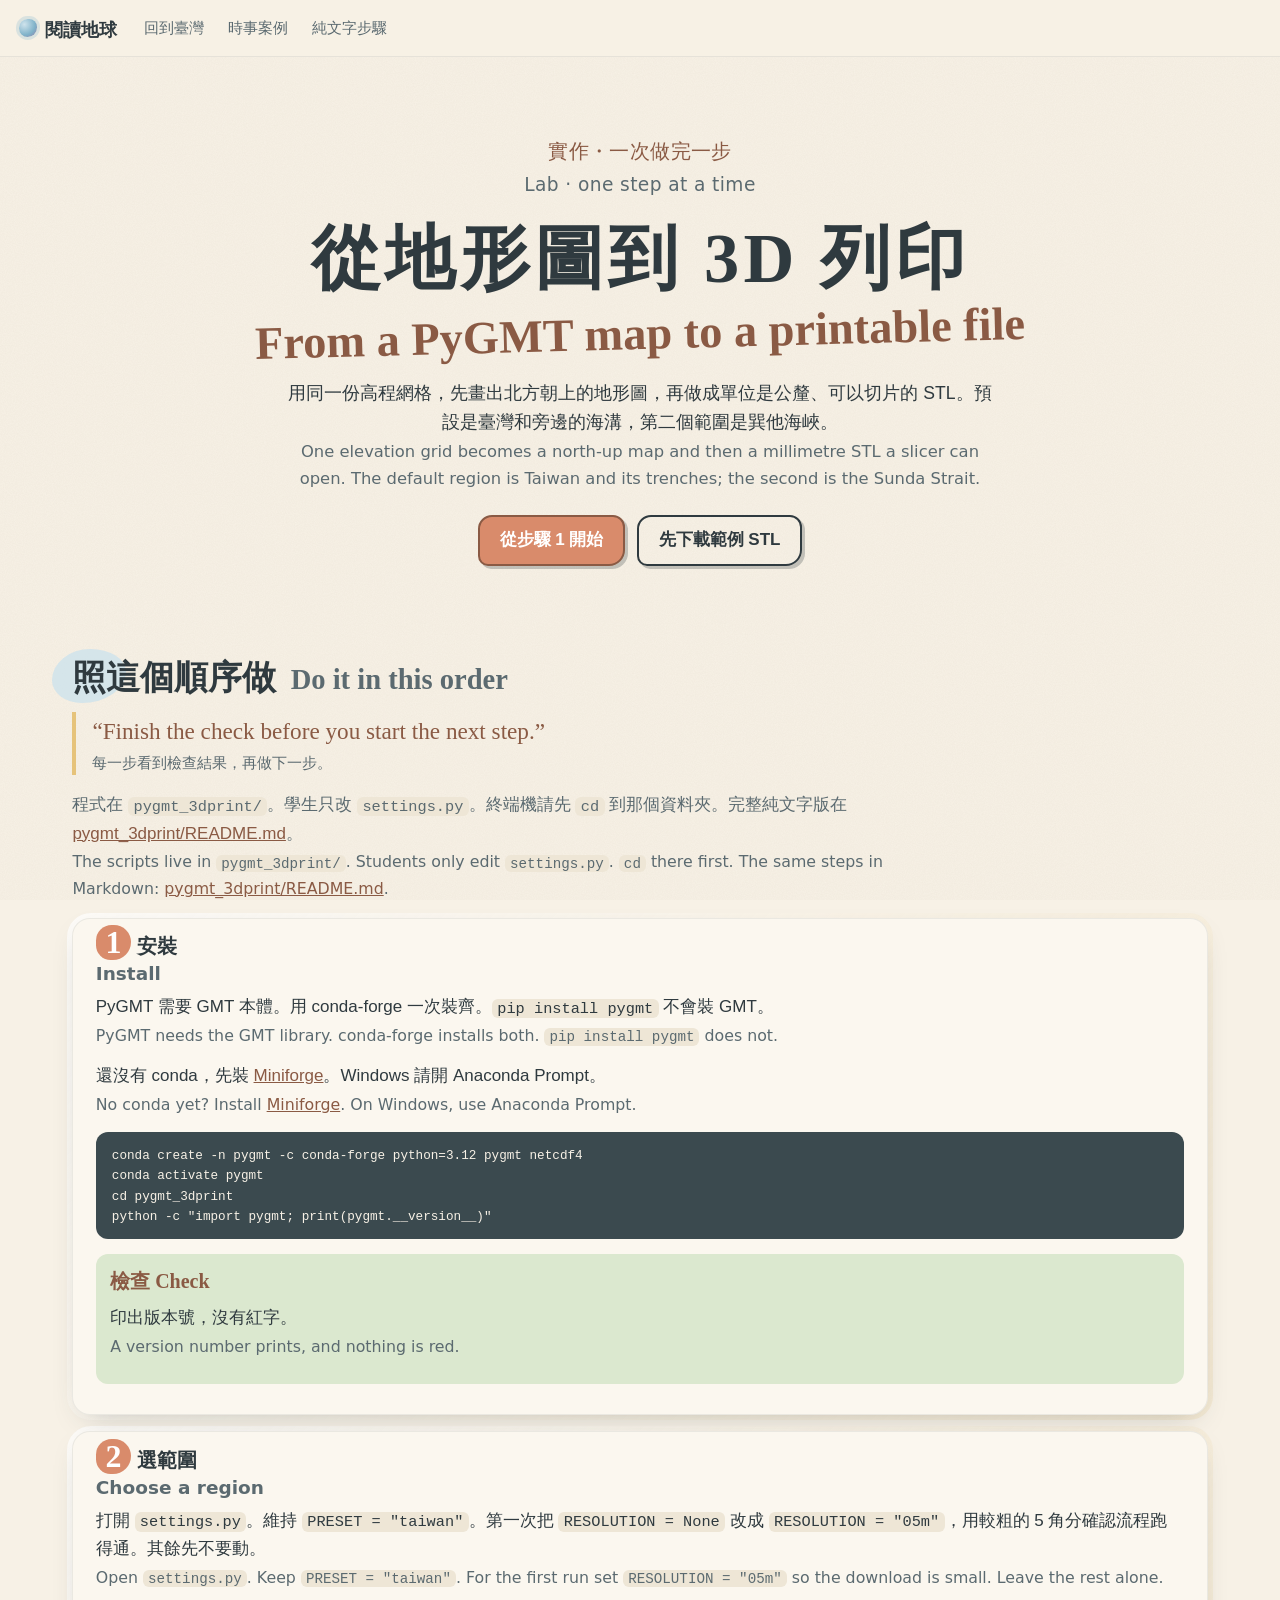
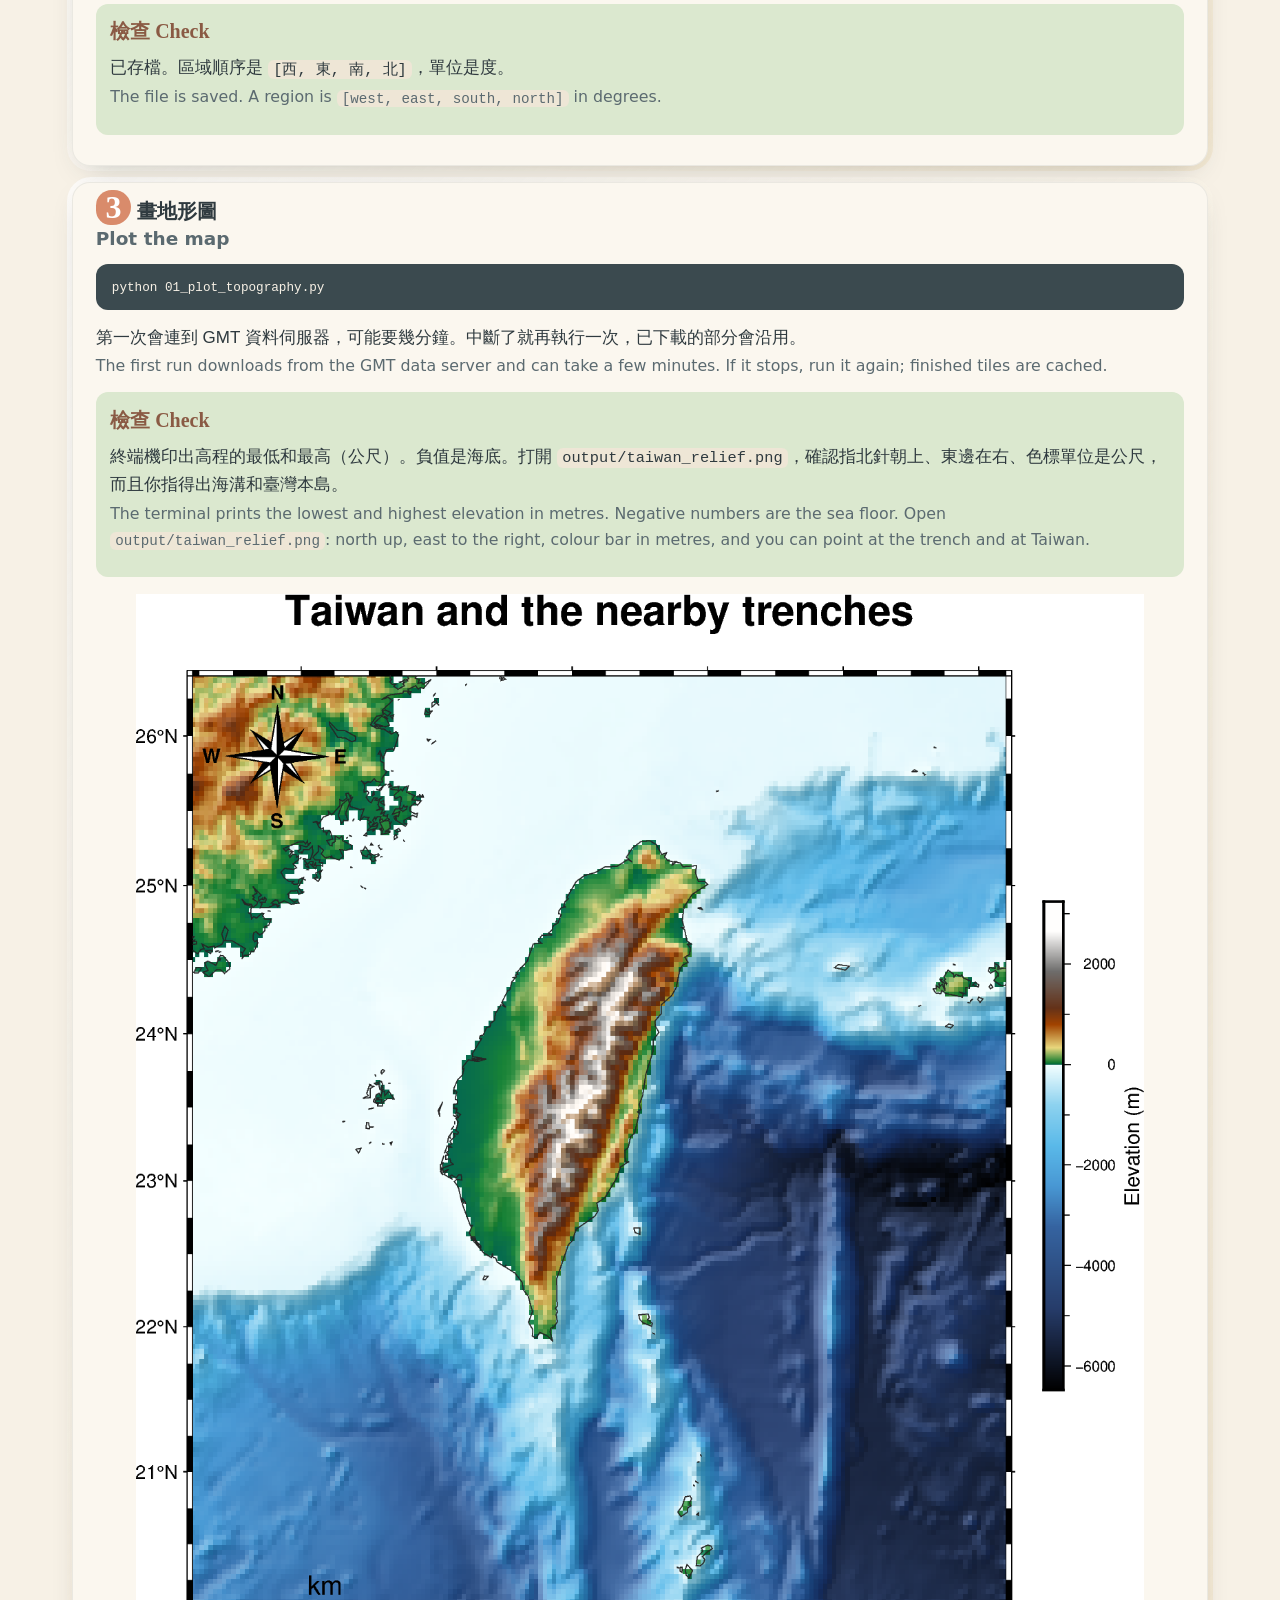
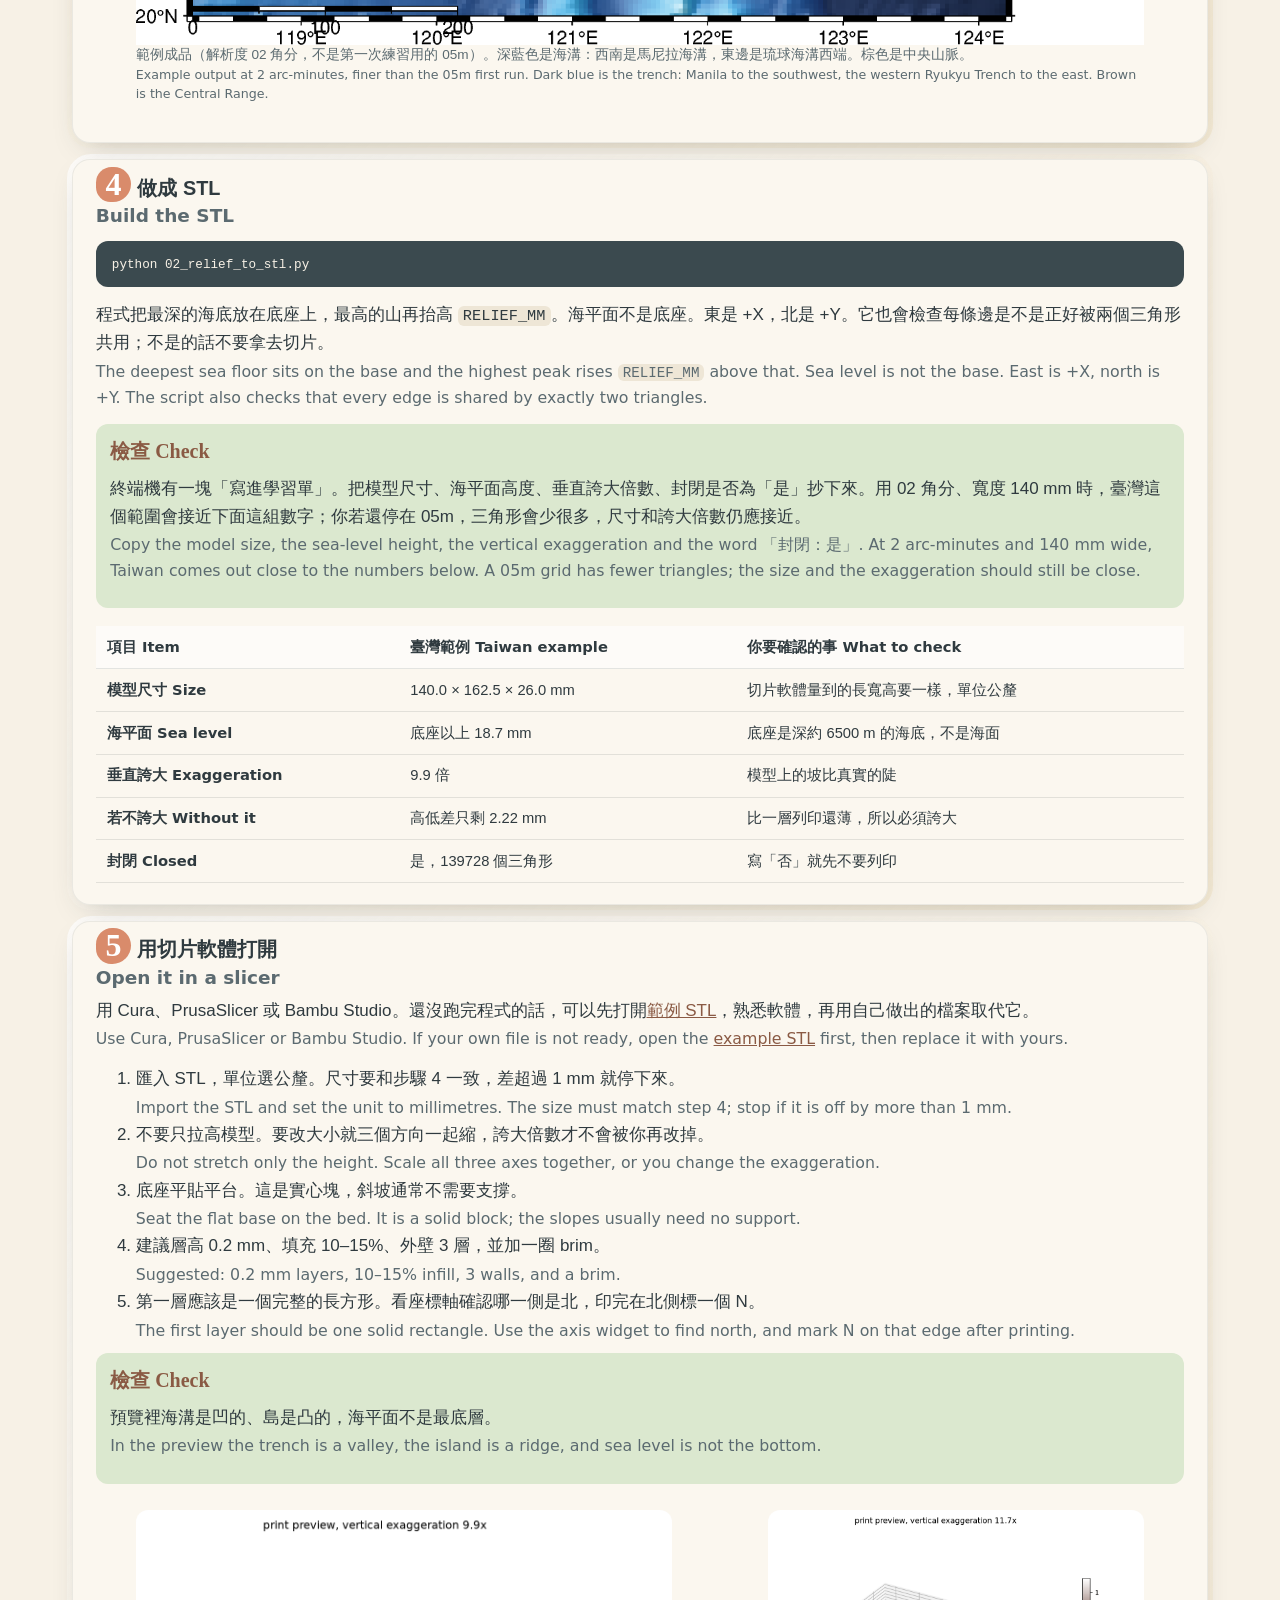
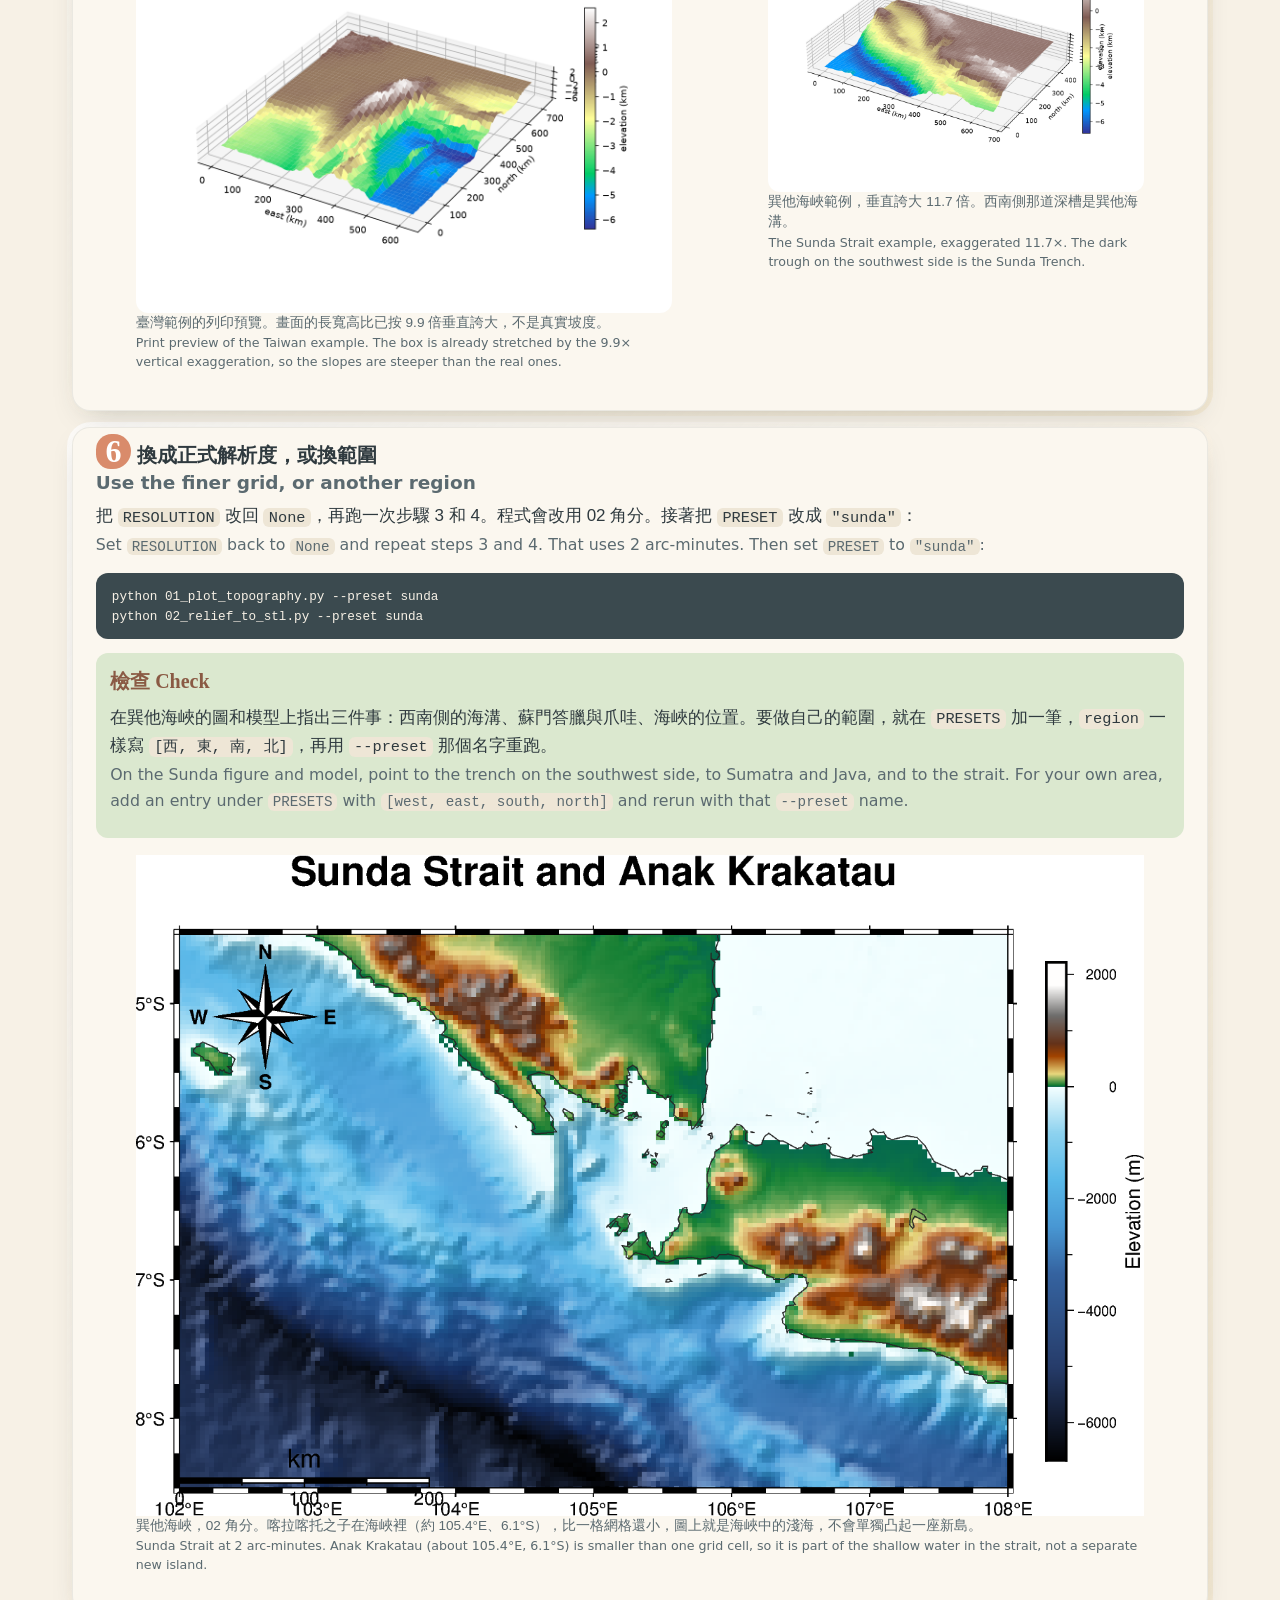
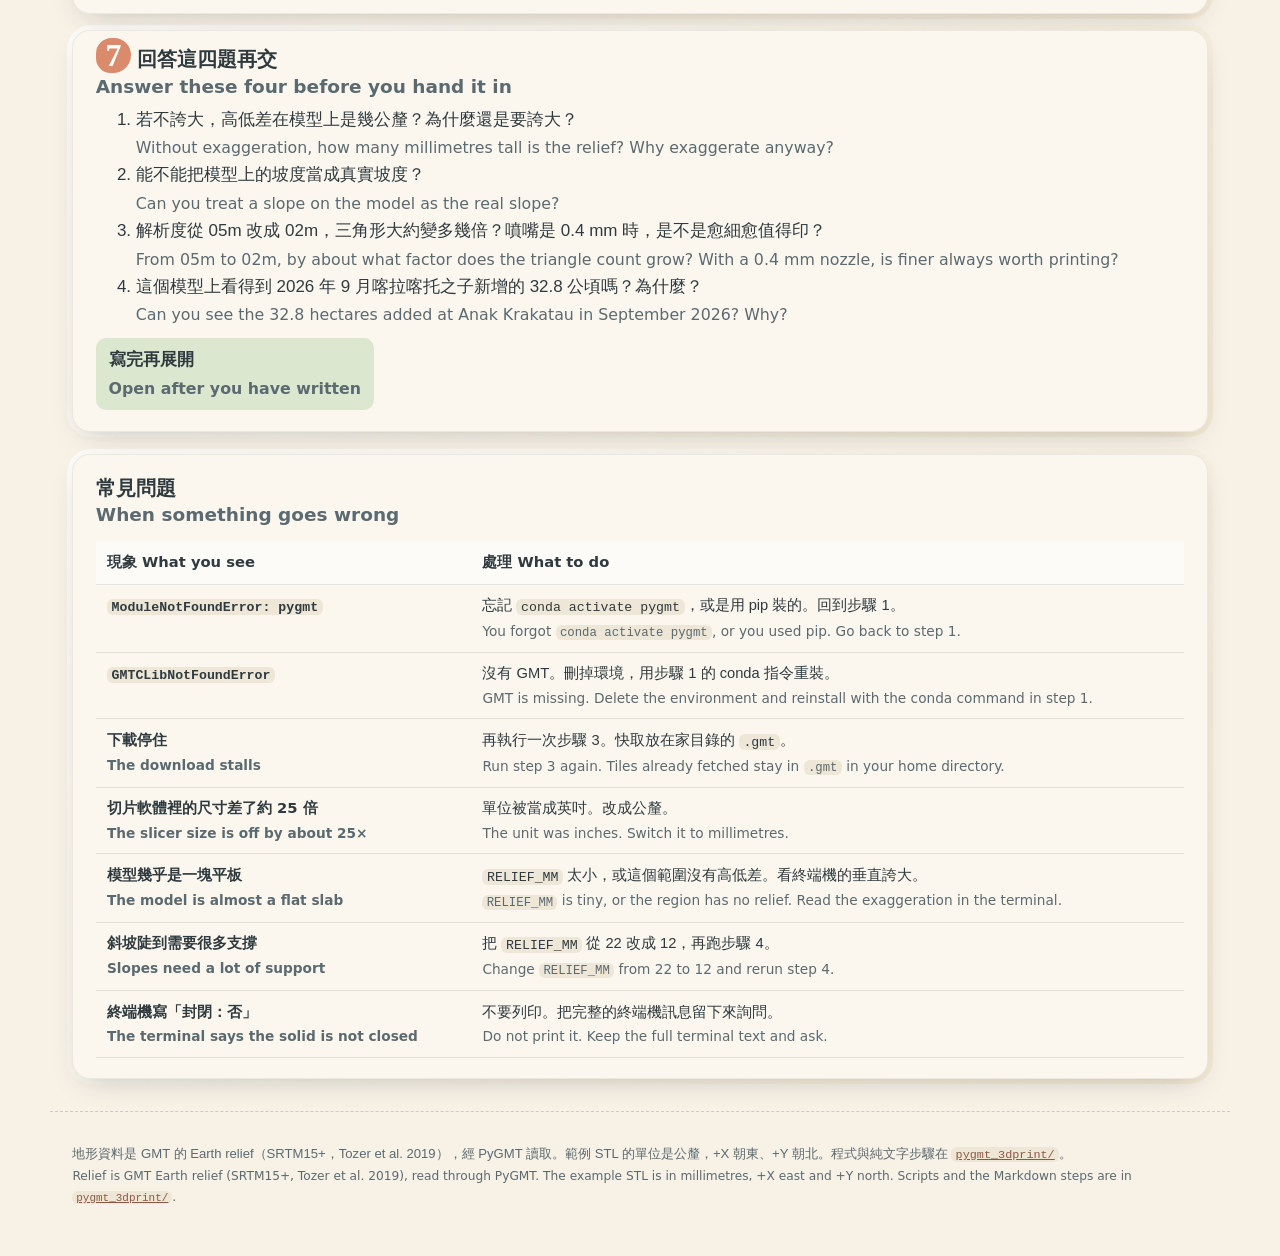
==== pygmt-3dprint.html @ 07281f64 "Add a step-by-step lab from PyGMT relief maps to printable STL files. Students edit one settings fil" ====
<!DOCTYPE html>
<html lang="zh-Hant">
<head>
<meta charset="utf-8">
<meta name="viewport" content="width=device-width, initial-scale=1">
<title>從 PyGMT 地形圖到 3D 列印檔｜閱讀地球</title>
<meta name="description" content="照步驟用 PyGMT 畫臺灣或巽他海峽的地形圖，再把同一份高程網格做成可以切片的 STL。">
<link rel="stylesheet" href="assets/style.css?v=4">
<style>
  .steps{list-style:none;padding:0;margin:1rem 0 0;display:grid;gap:1rem}
  .steps > li{padding-top:.4rem;min-width:0}
  pre,code{white-space:pre-wrap;overflow-wrap:anywhere}
  .step-no{font-family:var(--font-hand);font-size:2rem;color:#fff;background:var(--terra);width:2.2rem;height:2.2rem;line-height:2.2rem;text-align:center;border-radius:48% 52% 55% 45%;display:inline-block;margin-right:.4rem}
  .step h3{display:inline}
  pre{background:#3b4a4f;color:#f7f1e6;padding:.8rem 1rem;border-radius:12px;overflow:auto;font-size:.88rem;line-height:1.45}
  pre code{background:transparent;color:inherit;padding:0}
  .check{margin:.6rem 0;padding:.7rem .9rem;background:var(--moss-wash);border-radius:12px}
  .check b{font-family:var(--font-hand);font-size:1.25rem;color:var(--brown)}
  .shot{display:grid;grid-template-columns:1.15fr .85fr;gap:1rem;align-items:start}
  .shot img{width:100%;border-radius:12px;background:#fff}
  .shot figcaption{font-size:.85rem;color:var(--ink-soft)}
  @media (max-width:860px){.shot{grid-template-columns:1fr}}
</style>
</head>
<body class="mode-both">
<header class="topbar">
  <a class="brand" href="index.html">
    <span class="brand-dot"></span>
    <span class="bi"><span class="zh">閱讀地球</span><span class="en">Reading the Earth</span></span>
  </a>
  <nav class="topnav" aria-label="sections">
    <a href="index.html#taiwan"><span class="bi"><span class="zh">回到臺灣</span><span class="en">Taiwan</span></span></a>
    <a href="index.html#krakatau"><span class="bi"><span class="zh">時事案例</span><span class="en">News case</span></span></a>
    <a href="pygmt_3dprint/README.md"><span class="bi"><span class="zh">純文字步驟</span><span class="en">Markdown</span></span></a>
  </nav>
</header>

<main>
<section class="hero" style="min-height:auto;padding:4.5rem 1.5rem 2.5rem">
  <div class="hero-inner">
    <p class="eyebrow bi"><span class="zh">實作・一次做完一步</span><span class="en">Lab · one step at a time</span></p>
    <h1>
      <span class="zh-title">從地形圖到 3D 列印</span>
      <span class="en-title">From a PyGMT map to a printable file</span>
    </h1>
    <p class="lead bi">
      <span class="zh">用同一份高程網格，先畫出北方朝上的地形圖，再做成單位是公釐、可以切片的 STL。預設是臺灣和旁邊的海溝，第二個範圍是巽他海峽。</span>
      <span class="en">One elevation grid becomes a north-up map and then a millimetre STL a slicer can open. The default region is Taiwan and its trenches; the second is the Sunda Strait.</span>
    </p>
    <div class="hero-actions">
      <a class="btn primary" href="#step1"><span class="bi"><span class="zh">從步驟 1 開始</span><span class="en">Start at step 1</span></span></a>
      <a class="btn ghost" href="pygmt_3dprint/example/taiwan_relief.stl" download><span class="bi"><span class="zh">先下載範例 STL</span><span class="en">Download the example STL</span></span></a>
    </div>
  </div>
</section>

<section class="section" id="step1">
  <h2 class="sec-title"><span class="blob blob-ocean"></span><span class="bi"><span class="zh">照這個順序做</span><span class="en">Do it in this order</span></span></h2>
  <p class="teacher-line">“Finish the check before you start the next step.”<span class="zh">每一步看到檢查結果，再做下一步。</span></p>
  <p class="bi sub"><span class="zh">程式在 <code>pygmt_3dprint/</code>。學生只改 <code>settings.py</code>。終端機請先 <code>cd</code> 到那個資料夾。完整純文字版在 <a href="pygmt_3dprint/README.md">pygmt_3dprint/README.md</a>。</span><span class="en">The scripts live in <code>pygmt_3dprint/</code>. Students only edit <code>settings.py</code>. <code>cd</code> there first. The same steps in Markdown: <a href="pygmt_3dprint/README.md">pygmt_3dprint/README.md</a>.</span></p>

  <ol class="steps">
    <li class="card" id="s1">
      <h3><span class="step-no">1</span><span class="bi"><span class="zh">安裝</span><span class="en">Install</span></span></h3>
      <p class="bi"><span class="zh">PyGMT 需要 GMT 本體。用 conda-forge 一次裝齊。<code>pip install pygmt</code> 不會裝 GMT。</span><span class="en">PyGMT needs the GMT library. conda-forge installs both. <code>pip install pygmt</code> does not.</span></p>
      <p class="bi"><span class="zh">還沒有 conda，先裝 <a href="https://github.com/conda-forge/miniforge" target="_blank" rel="noopener">Miniforge</a>。Windows 請開 Anaconda Prompt。</span><span class="en">No conda yet? Install <a href="https://github.com/conda-forge/miniforge" target="_blank" rel="noopener">Miniforge</a>. On Windows, use Anaconda Prompt.</span></p>
      <pre><code>conda create -n pygmt -c conda-forge python=3.12 pygmt netcdf4
conda activate pygmt
cd pygmt_3dprint
python -c "import pygmt; print(pygmt.__version__)"</code></pre>
      <div class="check"><b>檢查 Check</b><p class="bi"><span class="zh">印出版本號，沒有紅字。</span><span class="en">A version number prints, and nothing is red.</span></p></div>
    </li>

    <li class="card" id="s2">
      <h3><span class="step-no">2</span><span class="bi"><span class="zh">選範圍</span><span class="en">Choose a region</span></span></h3>
      <p class="bi"><span class="zh">打開 <code>settings.py</code>。維持 <code>PRESET = "taiwan"</code>。第一次把 <code>RESOLUTION = None</code> 改成 <code>RESOLUTION = "05m"</code>，用較粗的 5 角分確認流程跑得通。其餘先不要動。</span><span class="en">Open <code>settings.py</code>. Keep <code>PRESET = "taiwan"</code>. For the first run set <code>RESOLUTION = "05m"</code> so the download is small. Leave the rest alone.</span></p>
      <div class="check"><b>檢查 Check</b><p class="bi"><span class="zh">已存檔。區域順序是 <code>[西, 東, 南, 北]</code>，單位是度。</span><span class="en">The file is saved. A region is <code>[west, east, south, north]</code> in degrees.</span></p></div>
    </li>

    <li class="card" id="s3">
      <h3><span class="step-no">3</span><span class="bi"><span class="zh">畫地形圖</span><span class="en">Plot the map</span></span></h3>
      <pre><code>python 01_plot_topography.py</code></pre>
      <p class="bi"><span class="zh">第一次會連到 GMT 資料伺服器，可能要幾分鐘。中斷了就再執行一次，已下載的部分會沿用。</span><span class="en">The first run downloads from the GMT data server and can take a few minutes. If it stops, run it again; finished tiles are cached.</span></p>
      <div class="check"><b>檢查 Check</b>
        <p class="bi"><span class="zh">終端機印出高程的最低和最高（公尺）。負值是海底。打開 <code>output/taiwan_relief.png</code>，確認指北針朝上、東邊在右、色標單位是公尺，而且你指得出海溝和臺灣本島。</span><span class="en">The terminal prints the lowest and highest elevation in metres. Negative numbers are the sea floor. Open <code>output/taiwan_relief.png</code>: north up, east to the right, colour bar in metres, and you can point at the trench and at Taiwan.</span></p>
      </div>
      <figure>
        <img src="pygmt_3dprint/example/taiwan_relief.png" alt="臺灣與鄰近海溝的 PyGMT 地形圖，北方朝上，色標為高程公尺">
        <figcaption class="bi"><span class="zh">範例成品（解析度 02 角分，不是第一次練習用的 05m）。深藍色是海溝：西南是馬尼拉海溝，東邊是琉球海溝西端。棕色是中央山脈。</span><span class="en">Example output at 2 arc-minutes, finer than the 05m first run. Dark blue is the trench: Manila to the southwest, the western Ryukyu Trench to the east. Brown is the Central Range.</span></figcaption>
      </figure>
    </li>

    <li class="card" id="s4">
      <h3><span class="step-no">4</span><span class="bi"><span class="zh">做成 STL</span><span class="en">Build the STL</span></span></h3>
      <pre><code>python 02_relief_to_stl.py</code></pre>
      <p class="bi"><span class="zh">程式把最深的海底放在底座上，最高的山再抬高 <code>RELIEF_MM</code>。海平面不是底座。東是 +X，北是 +Y。它也會檢查每條邊是不是正好被兩個三角形共用；不是的話不要拿去切片。</span><span class="en">The deepest sea floor sits on the base and the highest peak rises <code>RELIEF_MM</code> above that. Sea level is not the base. East is +X, north is +Y. The script also checks that every edge is shared by exactly two triangles.</span></p>
      <div class="check"><b>檢查 Check</b>
        <p class="bi"><span class="zh">終端機有一塊「寫進學習單」。把模型尺寸、海平面高度、垂直誇大倍數、封閉是否為「是」抄下來。用 02 角分、寬度 140 mm 時，臺灣這個範圍會接近下面這組數字；你若還停在 05m，三角形會少很多，尺寸和誇大倍數仍應接近。</span><span class="en">Copy the model size, the sea-level height, the vertical exaggeration and the word 「封閉：是」. At 2 arc-minutes and 140 mm wide, Taiwan comes out close to the numbers below. A 05m grid has fewer triangles; the size and the exaggeration should still be close.</span></p>
      </div>
      <div class="table-wrap">
        <table class="concept">
          <thead><tr><th>項目 Item</th><th>臺灣範例 Taiwan example</th><th>你要確認的事 What to check</th></tr></thead>
          <tbody>
            <tr><td>模型尺寸 Size</td><td>140.0 × 162.5 × 26.0 mm</td><td>切片軟體量到的長寬高要一樣，單位公釐</td></tr>
            <tr><td>海平面 Sea level</td><td>底座以上 18.7 mm</td><td>底座是深約 6500 m 的海底，不是海面</td></tr>
            <tr><td>垂直誇大 Exaggeration</td><td>9.9 倍</td><td>模型上的坡比真實的陡</td></tr>
            <tr><td>若不誇大 Without it</td><td>高低差只剩 2.22 mm</td><td>比一層列印還薄，所以必須誇大</td></tr>
            <tr><td>封閉 Closed</td><td>是，139728 個三角形</td><td>寫「否」就先不要列印</td></tr>
          </tbody>
        </table>
      </div>
    </li>

    <li class="card" id="s5">
      <h3><span class="step-no">5</span><span class="bi"><span class="zh">用切片軟體打開</span><span class="en">Open it in a slicer</span></span></h3>
      <p class="bi"><span class="zh">用 Cura、PrusaSlicer 或 Bambu Studio。還沒跑完程式的話，可以先打開<a href="pygmt_3dprint/example/taiwan_relief.stl" download>範例 STL</a>，熟悉軟體，再用自己做出的檔案取代它。</span><span class="en">Use Cura, PrusaSlicer or Bambu Studio. If your own file is not ready, open the <a href="pygmt_3dprint/example/taiwan_relief.stl" download>example STL</a> first, then replace it with yours.</span></p>
      <ol>
        <li class="bi"><span class="zh">匯入 STL，單位選公釐。尺寸要和步驟 4 一致，差超過 1 mm 就停下來。</span><span class="en">Import the STL and set the unit to millimetres. The size must match step 4; stop if it is off by more than 1 mm.</span></li>
        <li class="bi"><span class="zh">不要只拉高模型。要改大小就三個方向一起縮，誇大倍數才不會被你再改掉。</span><span class="en">Do not stretch only the height. Scale all three axes together, or you change the exaggeration.</span></li>
        <li class="bi"><span class="zh">底座平貼平台。這是實心塊，斜坡通常不需要支撐。</span><span class="en">Seat the flat base on the bed. It is a solid block; the slopes usually need no support.</span></li>
        <li class="bi"><span class="zh">建議層高 0.2 mm、填充 10–15%、外壁 3 層，並加一圈 brim。</span><span class="en">Suggested: 0.2 mm layers, 10–15% infill, 3 walls, and a brim.</span></li>
        <li class="bi"><span class="zh">第一層應該是一個完整的長方形。看座標軸確認哪一側是北，印完在北側標一個 N。</span><span class="en">The first layer should be one solid rectangle. Use the axis widget to find north, and mark N on that edge after printing.</span></li>
      </ol>
      <div class="check"><b>檢查 Check</b><p class="bi"><span class="zh">預覽裡海溝是凹的、島是凸的，海平面不是最底層。</span><span class="en">In the preview the trench is a valley, the island is a ridge, and sea level is not the bottom.</span></p></div>
      <div class="shot">
        <figure>
          <img src="pygmt_3dprint/example/taiwan_relief_3d.png" alt="臺灣地形的 3D 預覽，垂直約誇大 10 倍，海溝呈深藍色凹槽">
          <figcaption class="bi"><span class="zh">臺灣範例的列印預覽。畫面的長寬高比已按 9.9 倍垂直誇大，不是真實坡度。</span><span class="en">Print preview of the Taiwan example. The box is already stretched by the 9.9× vertical exaggeration, so the slopes are steeper than the real ones.</span></figcaption>
        </figure>
        <figure>
          <img src="pygmt_3dprint/example/sunda_relief_3d.png" alt="巽他海峽地形的 3D 預覽，西南側海溝是一道深色凹槽">
          <figcaption class="bi"><span class="zh">巽他海峽範例，垂直誇大 11.7 倍。西南側那道深槽是巽他海溝。</span><span class="en">The Sunda Strait example, exaggerated 11.7×. The dark trough on the southwest side is the Sunda Trench.</span></figcaption>
        </figure>
      </div>
    </li>

    <li class="card" id="s6">
      <h3><span class="step-no">6</span><span class="bi"><span class="zh">換成正式解析度，或換範圍</span><span class="en">Use the finer grid, or another region</span></span></h3>
      <p class="bi"><span class="zh">把 <code>RESOLUTION</code> 改回 <code>None</code>，再跑一次步驟 3 和 4。程式會改用 02 角分。接著把 <code>PRESET</code> 改成 <code>"sunda"</code>：</span><span class="en">Set <code>RESOLUTION</code> back to <code>None</code> and repeat steps 3 and 4. That uses 2 arc-minutes. Then set <code>PRESET</code> to <code>"sunda"</code>:</span></p>
      <pre><code>python 01_plot_topography.py --preset sunda
python 02_relief_to_stl.py --preset sunda</code></pre>
      <div class="check"><b>檢查 Check</b><p class="bi"><span class="zh">在巽他海峽的圖和模型上指出三件事：西南側的海溝、蘇門答臘與爪哇、海峽的位置。要做自己的範圍，就在 <code>PRESETS</code> 加一筆，<code>region</code> 一樣寫 <code>[西, 東, 南, 北]</code>，再用 <code>--preset</code> 那個名字重跑。</span><span class="en">On the Sunda figure and model, point to the trench on the southwest side, to Sumatra and Java, and to the strait. For your own area, add an entry under <code>PRESETS</code> with <code>[west, east, south, north]</code> and rerun with that <code>--preset</code> name.</span></p></div>
      <figure>
        <img src="pygmt_3dprint/example/sunda_relief.png" alt="巽他海峽 PyGMT 地形圖，西南側為深色海溝，蘇門答臘在西北、爪哇在東">
        <figcaption class="bi"><span class="zh">巽他海峽，02 角分。喀拉喀托之子在海峽裡（約 105.4°E、6.1°S），比一格網格還小，圖上就是海峽中的淺海，不會單獨凸起一座新島。</span><span class="en">Sunda Strait at 2 arc-minutes. Anak Krakatau (about 105.4°E, 6.1°S) is smaller than one grid cell, so it is part of the shallow water in the strait, not a separate new island.</span></figcaption>
      </figure>
    </li>

    <li class="card" id="s7">
      <h3><span class="step-no">7</span><span class="bi"><span class="zh">回答這四題再交</span><span class="en">Answer these four before you hand it in</span></span></h3>
      <ol>
        <li class="bi"><span class="zh">若不誇大，高低差在模型上是幾公釐？為什麼還是要誇大？</span><span class="en">Without exaggeration, how many millimetres tall is the relief? Why exaggerate anyway?</span></li>
        <li class="bi"><span class="zh">能不能把模型上的坡度當成真實坡度？</span><span class="en">Can you treat a slope on the model as the real slope?</span></li>
        <li class="bi"><span class="zh">解析度從 05m 改成 02m，三角形大約變多幾倍？噴嘴是 0.4 mm 時，是不是愈細愈值得印？</span><span class="en">From 05m to 02m, by about what factor does the triangle count grow? With a 0.4 mm nozzle, is finer always worth printing?</span></li>
        <li class="bi"><span class="zh">這個模型上看得到 2026 年 9 月喀拉喀托之子新增的 32.8 公頃嗎？為什麼？</span><span class="en">Can you see the 32.8 hectares added at Anak Krakatau in September 2026? Why?</span></li>
      </ol>
      <details class="answer">
        <summary class="bi"><span class="zh">寫完再展開</span><span class="en">Open after you have written</span></summary>
        <div class="cer-mini">
          <div><b>1</b><span class="bi"><span class="zh">臺灣範例是 2.22 mm。水平把 600 公里縮進 140 mm，同樣比例下約 10 公里的高低差比一層列印還薄。</span><span class="en">2.22 mm for the Taiwan example. 600 km becomes 140 mm, so about 10 km of relief is thinner than one printed layer.</span></span></div>
          <div><b>2</b><span class="bi"><span class="zh">不能。垂直被誇大了約 10 倍，坡度只存在於模型，不存在於野外。</span><span class="en">No. Height is exaggerated about ten times, so the slope belongs to the model, not to the field.</span></span></div>
          <div><b>3</b><span class="bi"><span class="zh">線解析度提高 2.5 倍，三角形大約變成 6 倍。比噴嘴還密的細節印不出來，只會讓檔案變大、切片變慢。</span><span class="en">Linear resolution rises 2.5×, so the triangle count rises about 6×. Detail finer than the nozzle does not print; it only makes the file slower to slice.</span></span></div>
          <div><b>4</b><span class="bi"><span class="zh">看不到。02 角分大約 3–4 公里一格，32.8 公頃不到 1 平方公里。這份網格是區域地形，不是那 25 小時堆出來的火山灰。海溝是百萬年尺度，新陸地是小時尺度。</span><span class="en">No. A 2-arc-minute cell is about 3–4 km across, and 32.8 hectares is under 1 km². The grid is regional relief, not the ash piled up in those 25 hours. The trench is a million-year feature; the new land is an hours-long one.</span></span></div>
        </div>
      </details>
    </li>
  </ol>

  <div class="card wide">
    <h3 class="bi"><span class="zh">常見問題</span><span class="en">When something goes wrong</span></h3>
    <div class="table-wrap">
      <table class="concept">
        <thead><tr><th>現象 What you see</th><th>處理 What to do</th></tr></thead>
        <tbody>
          <tr><td><code>ModuleNotFoundError: pygmt</code></td><td class="bi"><span class="zh">忘記 <code>conda activate pygmt</code>，或是用 pip 裝的。回到步驟 1。</span><span class="en">You forgot <code>conda activate pygmt</code>, or you used pip. Go back to step 1.</span></td></tr>
          <tr><td><code>GMTCLibNotFoundError</code></td><td class="bi"><span class="zh">沒有 GMT。刪掉環境，用步驟 1 的 conda 指令重裝。</span><span class="en">GMT is missing. Delete the environment and reinstall with the conda command in step 1.</span></td></tr>
          <tr><td class="bi"><span class="zh">下載停住</span><span class="en">The download stalls</span></td><td class="bi"><span class="zh">再執行一次步驟 3。快取放在家目錄的 <code>.gmt</code>。</span><span class="en">Run step 3 again. Tiles already fetched stay in <code>.gmt</code> in your home directory.</span></td></tr>
          <tr><td class="bi"><span class="zh">切片軟體裡的尺寸差了約 25 倍</span><span class="en">The slicer size is off by about 25×</span></td><td class="bi"><span class="zh">單位被當成英吋。改成公釐。</span><span class="en">The unit was inches. Switch it to millimetres.</span></td></tr>
          <tr><td class="bi"><span class="zh">模型幾乎是一塊平板</span><span class="en">The model is almost a flat slab</span></td><td class="bi"><span class="zh"><code>RELIEF_MM</code> 太小，或這個範圍沒有高低差。看終端機的垂直誇大。</span><span class="en"><code>RELIEF_MM</code> is tiny, or the region has no relief. Read the exaggeration in the terminal.</span></td></tr>
          <tr><td class="bi"><span class="zh">斜坡陡到需要很多支撐</span><span class="en">Slopes need a lot of support</span></td><td class="bi"><span class="zh">把 <code>RELIEF_MM</code> 從 22 改成 12，再跑步驟 4。</span><span class="en">Change <code>RELIEF_MM</code> from 22 to 12 and rerun step 4.</span></td></tr>
          <tr><td class="bi"><span class="zh">終端機寫「封閉：否」</span><span class="en">The terminal says the solid is not closed</span></td><td class="bi"><span class="zh">不要列印。把完整的終端機訊息留下來詢問。</span><span class="en">Do not print it. Keep the full terminal text and ask.</span></td></tr>
        </tbody>
      </table>
    </div>
  </div>
</section>
</main>

<footer class="footer">
  <p class="bi"><span class="zh">地形資料是 GMT 的 Earth relief（SRTM15+，Tozer et al. 2019），經 PyGMT 讀取。範例 STL 的單位是公釐，+X 朝東、+Y 朝北。程式與純文字步驟在 <a href="pygmt_3dprint/README.md"><code>pygmt_3dprint/</code></a>。</span><span class="en">Relief is GMT Earth relief (SRTM15+, Tozer et al. 2019), read through PyGMT. The example STL is in millimetres, +X east and +Y north. Scripts and the Markdown steps are in <a href="pygmt_3dprint/README.md"><code>pygmt_3dprint/</code></a>.</span></p>
</footer>
</body>
</html>
---- assets/style.css ----
/* ---------- palette & base ---------- */
:root{
  --paper:#f7f1e6;
  --paper-2:#fbf7ef;
  --ink:#2f3a3f;
  --ink-soft:#5b6a70;
  --ocean:#7fb2c9;  --ocean-wash:#cfe3ec;
  --moss:#9db98a;   --moss-wash:#dbe8cf;
  --terra:#d98b6b;  --terra-wash:#f3d6c8;
  --ochre:#e6c37a;  --ochre-wash:#f6e7bd;
  --plum:#8f7aa6;   --plum-wash:#e2d8ea;
  --brown:#8a5a44;
  --shadow:0 10px 30px -14px rgba(47,58,63,.35);
  --radius:18px;
  --font-en:"Nunito",system-ui,sans-serif;
  --font-hand:"Caveat","Segoe Script","Bradley Hand",cursive;
  --font-zh:"Noto Sans TC","PingFang TC","Microsoft JhengHei",sans-serif;
  --font-zh-title:"Noto Serif TC","Songti TC","PMingLiU",serif;
}
*{box-sizing:border-box}
html{scroll-behavior:smooth}
body{
  margin:0;color:var(--ink);background:var(--paper);
  font-family:var(--font-zh),var(--font-en);
  font-size:17px;line-height:1.65;
  overflow-x:hidden;
}
/* paper grain */
body::before{
  content:"";position:fixed;inset:0;pointer-events:none;z-index:0;opacity:.55;mix-blend-mode:multiply;
  background-image:url("data:image/svg+xml;utf8,<svg xmlns='http://www.w3.org/2000/svg' width='300' height='300'><filter id='n'><feTurbulence type='fractalNoise' baseFrequency='.9' numOctaves='3' stitchTiles='stitch'/><feColorMatrix values='0 0 0 0 .55 0 0 0 0 .5 0 0 0 0 .42 0 0 0 .18 0'/></filter><rect width='100%' height='100%' filter='url(%23n)'/></svg>");
}
main,header,footer{position:relative;z-index:1}
img{max-width:100%;display:block}
a{color:var(--brown)}
h1,h2,h3,h4{line-height:1.25;margin:0 0 .5rem}
h2,h3,h4{font-weight:700}
p{margin:.4rem 0 .8rem}
code{background:#eee6d6;padding:.05em .35em;border-radius:6px;font-size:.9em}
small{font-weight:400}

/* ---------- bilingual ---------- */
.bi .en{font-family:var(--font-en)}
/* both: Chinese first, English as a softer second line */
.mode-both .bi .zh + .en{display:block;color:var(--ink-soft);font-size:.93em;margin-top:.1em}
.mode-both .topnav .bi .en,.mode-both .brand .bi .en,.mode-both .btn .bi .en,.mode-both .drawer-tab .bi .en,.mode-both .lang-toggle .en{display:none}
.mode-both .sec-title .bi .zh + .en{display:inline;margin-left:.5em;font-size:.85em}
.mode-both .check-list .bi .zh + .en,.mode-both .frames-list .bi .zh + .en,.mode-both .tw-list .bi .zh + .en,.mode-both .cer-mini .bi .zh + .en{display:inline;margin-left:.4em}
.mode-zh .en{display:none!important}
.mode-zh .en-title{display:none}
.mode-en .zh{display:none!important}
.mode-en .zh-title{display:none}
.mode-en{font-family:var(--font-en),var(--font-zh)}
.mode-en .bi .en{color:inherit;font-size:1em}

/* ---------- topbar ---------- */
.topbar{
  position:sticky;top:0;z-index:50;display:flex;align-items:center;gap:1rem;padding:.55rem 1.2rem;
  background:rgba(247,241,230,.86);backdrop-filter:blur(8px);border-bottom:1px solid rgba(47,58,63,.08);
}
.brand{display:flex;align-items:center;gap:.5rem;text-decoration:none;color:var(--ink);font-weight:700;font-family:var(--font-hand);font-size:1.45rem;white-space:nowrap}
.brand .bi .zh{font-family:var(--font-zh-title);font-size:1.1rem}
.brand-dot{width:18px;height:18px;border-radius:50% 45% 55% 50%;background:radial-gradient(circle at 30% 30%,var(--ocean-wash),var(--ocean) 60%,var(--plum));box-shadow:0 0 0 3px rgba(127,178,201,.25)}
.topnav{display:flex;gap:.2rem;flex:1;overflow-x:auto;scrollbar-width:none}
.topnav::-webkit-scrollbar{display:none}
.topnav a{text-decoration:none;color:var(--ink-soft);padding:.3rem .65rem;border-radius:999px;white-space:nowrap;font-size:.92rem}
.topnav a:hover,.topnav a.current{background:var(--ochre-wash);color:var(--ink)}
.tools{display:flex;align-items:center;gap:.7rem}
.lang-toggle{display:flex;border:1.5px solid var(--ink);border-radius:999px;overflow:hidden}
.lang-toggle button{border:0;background:transparent;padding:.3rem .7rem;font:inherit;font-size:.85rem;cursor:pointer;color:var(--ink)}
.lang-toggle button.active{background:var(--ink);color:var(--paper)}
.passport{font-family:var(--font-hand);font-size:1.2rem;padding:.1rem .6rem;border:2px dashed var(--terra);border-radius:12px;color:var(--brown);transform:rotate(-3deg)}
.passport-count{font-weight:700}
.export-top{margin-top:0;padding:.3rem .7rem;font-size:.85rem;white-space:nowrap;background:var(--ochre-wash)}
.export-top span[aria-hidden]{font-size:1rem;line-height:1}

/* ---------- washes / blobs ---------- */
/* watercolor pools: pale centre, pigment gathers at a soft, uneven rim */
.hero-wash{position:absolute;border-radius:48% 52% 60% 40%/55% 45% 55% 45%;filter:blur(6px) url(#wobble);opacity:.8;pointer-events:none;mix-blend-mode:multiply;animation:drift 18s ease-in-out infinite alternate}
.hero-wash::after{content:"";position:absolute;inset:6%;border-radius:inherit;background:inherit;filter:blur(18px);opacity:.6;transform:rotate(12deg)}
.wash-ocean{width:56vw;height:56vw;max-width:680px;max-height:680px;left:-12vw;top:-10vw;background:radial-gradient(ellipse at 42% 38%,rgba(255,255,255,.55) 0%,var(--ocean-wash) 28%,rgba(127,178,201,.55) 58%,var(--ocean) 68%,rgba(127,178,201,.15) 73%,transparent 78%)}
.wash-moss{width:40vw;height:40vw;max-width:520px;max-height:520px;right:-8vw;top:6vw;animation-delay:-6s;background:radial-gradient(ellipse at 58% 42%,rgba(255,255,255,.5) 0%,var(--moss-wash) 30%,rgba(157,185,138,.55) 58%,var(--moss) 68%,rgba(157,185,138,.15) 73%,transparent 78%)}
.wash-terracotta{width:34vw;height:34vw;max-width:420px;max-height:420px;right:18vw;bottom:-14vw;animation-delay:-11s;background:radial-gradient(ellipse at 50% 46%,rgba(255,255,255,.5) 0%,var(--terra-wash) 30%,rgba(217,139,107,.55) 58%,var(--terra) 68%,rgba(217,139,107,.15) 73%,transparent 78%)}
@keyframes drift{from{transform:rotate(-2deg) scale(1)}to{transform:rotate(3deg) scale(1.04)}}
.blob{position:absolute;left:-.6em;top:-.25em;width:2.2em;height:1.6em;z-index:-1;border-radius:52% 48% 60% 40%/58% 42% 58% 42%;filter:url(#wobble-soft);opacity:.85}
.blob-ocean{background:var(--ocean-wash)} .blob-moss{background:var(--moss-wash)} .blob-terracotta{background:var(--terra-wash)} .blob-ochre{background:var(--ochre-wash)} .blob-plum{background:var(--plum-wash)}

/* ---------- hero ---------- */
.hero{position:relative;min-height:78vh;display:grid;place-items:center;padding:5rem 1.5rem 4rem;overflow:hidden}
.hero-inner{position:relative;max-width:900px;text-align:center}
.eyebrow{font-family:var(--font-hand);font-size:1.25rem;color:var(--brown);letter-spacing:.02em}
.hero h1{display:flex;flex-direction:column;gap:.2rem;margin:.4rem 0 1rem}
.zh-title{font-family:var(--font-zh-title);font-weight:900;font-size:clamp(2.4rem,6vw,4.4rem);letter-spacing:.06em}
.en-title{font-family:var(--font-hand);font-weight:700;font-size:clamp(1.7rem,4vw,2.9rem);color:var(--brown);transform:rotate(-1.5deg)}
.lead{font-size:1.1rem;max-width:720px;margin:0 auto 1.4rem}
.flow{display:flex;flex-wrap:wrap;justify-content:center;gap:.35rem .5rem;margin:1rem 0 1.6rem;font-family:var(--font-hand);font-size:1.3rem}
.flow span{display:inline-flex;flex-direction:column;align-items:center;padding:.25rem .7rem;background:rgba(255,255,255,.55);border-radius:14px 12px 16px 10px;box-shadow:inset 0 0 0 1.5px rgba(47,58,63,.12)}
.flow small{font-family:var(--font-zh);font-size:.75rem;color:var(--ink-soft)}
.flow i{color:var(--brown);align-self:center}
.hero-actions{display:flex;gap:.8rem;justify-content:center;flex-wrap:wrap}

/* ---------- buttons ---------- */
.btn{display:inline-flex;align-items:center;gap:.4rem;padding:.6rem 1.2rem;border-radius:14px 12px 16px 10px;border:2px solid var(--ink);background:var(--paper-2);color:var(--ink);font:inherit;font-weight:700;text-decoration:none;cursor:pointer;transition:transform .15s,box-shadow .15s;box-shadow:3px 3px 0 rgba(47,58,63,.25)}
.btn:hover{transform:translate(-1px,-1px);box-shadow:4px 4px 0 rgba(47,58,63,.3)}
.btn:active{transform:translate(1px,1px);box-shadow:1px 1px 0 rgba(47,58,63,.3)}
.btn.primary{background:var(--terra);border-color:var(--brown);color:#fff}
.btn.ghost{background:transparent}
.btn.small{padding:.4rem .9rem;font-size:.9rem;margin-top:.8rem}
.btn.danger{border-color:#b04a3a;color:#b04a3a}
.btn.stamped{background:var(--moss-wash);border-color:#4d6b47;color:#2f4a2b}
.btn.stamped::before{content:"✓ "}

/* ---------- sections ---------- */
.section{max-width:1180px;margin:0 auto;padding:3.2rem 1.4rem 2rem}
.sec-title{position:relative;display:inline-block;font-size:clamp(1.5rem,3vw,2.1rem);margin-bottom:.6rem;font-family:var(--font-zh-title)}
.sec-title .bi .en{font-family:var(--font-hand);color:var(--brown);font-size:.95em}
.sub{color:var(--ink-soft);max-width:860px}
.teacher-line{font-family:var(--font-hand);font-size:1.45rem;color:var(--brown);margin:.2rem 0 1rem;padding-left:1rem;border-left:4px solid var(--ochre)}
.teacher-line .zh{display:block;font-family:var(--font-zh);font-size:.95rem;color:var(--ink-soft)}
.card{
  position:relative;background:var(--paper-2);border-radius:var(--radius);padding:1.3rem 1.4rem;box-shadow:var(--shadow);
  border:1px solid rgba(47,58,63,.08);
}
.card::after{content:"";position:absolute;inset:-6px;border-radius:calc(var(--radius) + 6px);z-index:-1;background:linear-gradient(135deg,rgba(255,255,255,.7),rgba(230,195,122,.18));filter:url(#wobble-soft)}
.card.wide{margin-top:1.4rem}
.two-col{display:grid;grid-template-columns:1.25fr 1fr;gap:1.4rem;align-items:start}
.two-col.tight{gap:1rem}
.center{text-align:center}
@media (max-width:860px){.two-col{grid-template-columns:1fr}}

.tags{display:flex;gap:.4rem;flex-wrap:wrap;margin:.6rem 0}
.tags span{font-family:var(--font-hand);font-size:1.05rem;padding:.05rem .6rem;border-radius:999px;background:var(--ocean-wash)}
.lesson-grid{display:grid;grid-template-columns:repeat(3,1fr);gap:1.2rem;margin-top:1.2rem}
@media (max-width:900px){.lesson-grid{grid-template-columns:1fr}}
.lesson{padding-top:2.2rem}
.lesson h3{font-size:1.1rem}
.lesson-num{position:absolute;top:-.7rem;left:1rem;font-family:var(--font-hand);font-size:2.4rem;font-weight:700;color:#fff;background:var(--terra);width:2.4rem;height:2.4rem;line-height:2.4rem;text-align:center;border-radius:48% 52% 55% 45%;box-shadow:var(--shadow)}
.jump{font-family:var(--font-hand);font-size:1.15rem;text-decoration:none}

/* ---------- reveal ---------- */
.reveal-stage{position:relative;border-radius:12px;overflow:hidden;background:#fff;border:1px solid rgba(47,58,63,.12)}
.reveal-top{position:absolute;inset:0;width:100%;height:100%;object-fit:contain;transition:opacity .1s;background:#fff}
.slider-row{display:flex;align-items:center;gap:.8rem;margin:.9rem 0 .3rem;font-weight:700}
.slider-row input{flex:1}
input[type=range]{accent-color:var(--terra)}
output{font-family:var(--font-hand);font-size:1.2rem;min-width:3.5em;text-align:right}
.caption,figcaption{font-size:.85rem;color:var(--ink-soft);line-height:1.5}
.check-list{list-style:none;padding:0;margin:.4rem 0}
.check-list li{padding:.15rem 0}
.check-list input{accent-color:var(--moss)}
textarea,select{width:100%;font:inherit;font-size:.95rem;padding:.6rem .75rem;border-radius:12px;border:1.5px solid rgba(47,58,63,.25);background:#fff;resize:vertical;color:var(--ink)}
textarea:focus,select:focus{outline:2px solid var(--ocean);border-color:transparent}
.board{margin:1rem 0;padding:.9rem 1rem;background:#3b4a4f;color:#f7f1e6;border-radius:8px 14px 10px 12px;font-family:var(--font-hand);font-size:1.4rem;line-height:1.3;box-shadow:inset 0 0 40px rgba(0,0,0,.25)}
.board .zh{display:block;font-family:var(--font-zh);font-size:.9rem;opacity:.85;margin-top:.3rem}
.cer-mini{display:grid;gap:.4rem;margin:.8rem 0}
.cer-mini div{display:grid;grid-template-columns:6.5em 1fr;gap:.6rem;align-items:start;font-size:.92rem}
.cer-mini b{font-family:var(--font-hand);font-size:1.15rem;color:var(--brown)}
.hint{font-size:.85rem;color:var(--ink-soft)}

/* ---------- earth layers ---------- */
.layers{display:grid;gap:.4rem;margin:.8rem 0}
.layer{display:flex;justify-content:space-between;align-items:center;gap:.6rem;text-align:left;font:inherit;padding:.55rem .8rem;border-radius:12px;border:1.5px solid rgba(47,58,63,.15);background:#fff;cursor:pointer}
.layer span{font-weight:700;display:flex;flex-direction:column;line-height:1.2}
.layer small{color:var(--ink-soft);font-weight:400}
.layer em{font-size:.8rem;color:var(--ink-soft);font-style:normal;text-align:right}
.layer.active{background:var(--ochre-wash);border-color:var(--ochre)}
.layer[data-key=crust].active{background:var(--moss-wash)} .layer[data-key=litho].active{background:var(--moss-wash)} .layer[data-key=asth].active{background:var(--terra-wash)} .layer[data-key=meso].active{background:var(--ochre-wash)} .layer[data-key=core].active{background:var(--plum-wash)}
.layer-info{min-height:3.5em;padding:.6rem .9rem;background:rgba(255,255,255,.6);border-radius:12px;font-size:.93rem}

/* ---------- polaroid ---------- */
.polaroid{margin:0;background:#fff;padding:.7rem .7rem .9rem;border-radius:6px;box-shadow:0 8px 22px -10px rgba(47,58,63,.45),0 0 0 1px rgba(47,58,63,.06);transition:transform .25s}
.polaroid img{border-radius:3px}
.polaroid figcaption{margin-top:.5rem}
.tilt-l{transform:rotate(-1.2deg)} .tilt-r{transform:rotate(1.1deg)}
.polaroid:hover{transform:rotate(0) scale(1.01)}
.gallery{display:grid;grid-template-columns:repeat(2,1fr);gap:1.4rem}
.gallery.three{grid-template-columns:repeat(3,1fr)}
@media (max-width:900px){.gallery,.gallery.three{grid-template-columns:1fr}}

/* ---------- mysteries ---------- */
.mystery-grid{display:grid;grid-template-columns:repeat(3,1fr);gap:1.2rem;margin-top:1rem}
@media (max-width:900px){.mystery-grid{grid-template-columns:1fr}}
.mystery h3{font-family:var(--font-hand);font-size:1.7rem;color:var(--brown)}
.evidence{list-style:none;padding:0;margin:.4rem 0 .8rem}
.evidence li{padding:.25rem .6rem;margin:.25rem 0;background:#fff;border-left:4px solid var(--ochre);border-radius:0 10px 10px 0;font-size:.95rem}
.evidence li small{display:block;color:var(--ink-soft)}
.choices{display:grid;gap:.4rem}
.choice{font:inherit;text-align:left;padding:.5rem .8rem;border-radius:12px;border:1.5px solid rgba(47,58,63,.2);background:#fff;cursor:pointer;display:flex;gap:.6rem;align-items:center}
.choice b{font-size:1.2rem;min-width:2.4em}
.choice:hover{border-color:var(--ink)}
.choice.right{background:var(--moss-wash);border-color:#4d6b47}
.choice.wrong{background:var(--terra-wash);border-color:var(--terra);opacity:.7}
.feedback{margin-top:.7rem;padding:.7rem .9rem;border-radius:12px;background:rgba(255,255,255,.7);font-size:.93rem;min-height:2em}
.feedback.ok{background:var(--moss-wash)} .feedback.no{background:var(--terra-wash)}

/* ---------- chain ---------- */
.chain{display:flex;flex-direction:column;align-items:center;gap:.15rem;padding:.4rem 0}
.chain span{display:inline-flex;flex-direction:column;align-items:center;padding:.35rem 1rem;background:#fff;border-radius:14px 10px 16px 12px;border:1.5px solid rgba(47,58,63,.15);font-weight:700;min-width:12em;text-align:center;opacity:0;transform:translateY(8px);animation:pop .4s forwards}
.chain span:nth-child(3){animation-delay:.15s}.chain span:nth-child(5){animation-delay:.3s}.chain span:nth-child(7){animation-delay:.45s}.chain span:nth-child(9){animation-delay:.6s}.chain span:nth-child(11){animation-delay:.75s}
.chain small{font-weight:400;color:var(--ink-soft)}
.chain i{color:var(--brown);font-style:normal;font-family:var(--font-hand);font-size:1.3rem;line-height:1}
.chain.static span{opacity:1;transform:none;animation:none;background:rgba(255,255,255,.75)}
@keyframes pop{to{opacity:1;transform:none}}

/* ---------- model builder ---------- */
.model-tabs{display:flex;gap:.6rem;flex-wrap:wrap;margin-bottom:1rem}
.model-tab{font:inherit;font-weight:700;display:flex;flex-direction:column;align-items:center;padding:.5rem 1.1rem;border-radius:14px 10px 16px 12px;border:2px solid rgba(47,58,63,.2);background:#fff;cursor:pointer;min-width:9em}
.model-tab b{font-size:1.4rem;line-height:1}
.model-tab small{color:var(--ink-soft);font-weight:400}
.model-tab.active{border-color:var(--ink);background:var(--ochre-wash)}
.model-body{display:grid;grid-template-columns:1.3fr 1fr;gap:1.2rem;align-items:center}
@media (max-width:860px){.model-body{grid-template-columns:1fr}}
.plate-anim svg{width:100%;border-radius:14px;box-shadow:inset 0 0 0 1px rgba(47,58,63,.1)}
.plate{transition:transform 1.2s ease-in-out}
.magma,.volcano,.quakes,.arrow{transition:opacity .5s}
.quakes circle{fill:#b04a3a;animation:blink 1.6s infinite}
.quakes circle:nth-child(2){animation-delay:.4s}.quakes circle:nth-child(3){animation-delay:.8s}.quakes circle:nth-child(4){animation-delay:1.2s}
@keyframes blink{0%,100%{opacity:.25;r:3}50%{opacity:1;r:5}}
.plate-anim[data-model=divergent] #plate-left{transform:translateX(-22px)}
.plate-anim[data-model=divergent] #plate-right{transform:translateX(22px)}
.plate-anim[data-model=divergent] .magma{opacity:1}
.plate-anim[data-model=divergent] .quakes circle:nth-child(n+3){opacity:0;animation:none}
.plate-anim[data-model=convergent] #plate-left{transform:translateX(26px) rotate(6deg);transform-origin:300px 140px}
.plate-anim[data-model=convergent] #plate-right{transform:translateX(-18px)}
.plate-anim[data-model=convergent] #arrow-l path{transform:scaleX(-1);transform-origin:130px 95px}
.plate-anim[data-model=convergent] #arrow-r path{transform:scaleX(-1);transform-origin:470px 95px}
.plate-anim[data-model=convergent] .magma{opacity:.7}
.plate-anim[data-model=transform] #plate-left{transform:translateY(-6px)}
.plate-anim[data-model=transform] #plate-right{transform:translateY(6px)}
.plate-anim[data-model=transform] #arrow-l path{transform:rotate(-90deg);transform-origin:130px 95px}
.plate-anim[data-model=transform] #arrow-r path{transform:rotate(-90deg);transform-origin:470px 95px}
.plate-anim[data-model=transform] .magma,.plate-anim[data-model=transform] .volcano{opacity:0}
.plate-anim[data-model=transform] .quakes circle:nth-child(n+3){opacity:0;animation:none}
.model-foot{margin-top:1.4rem;padding-top:1.2rem;border-top:1px dashed rgba(47,58,63,.2)}
.hands{list-style:none;padding:0;margin:.4rem 0}
.hands li{display:flex;gap:.7rem;align-items:center;padding:.4rem .2rem;font-family:var(--font-en)}
.hands b{font-size:1.4rem;min-width:2.5em;text-align:center;background:#fff;border-radius:10px;padding:.1rem .4rem}
.hands em{margin-left:auto;color:var(--brown);font-family:var(--font-hand);font-size:1.25rem}

/* ---------- drawers (evidence lab) ---------- */
.drawer-tabs,.case-tabs{display:flex;gap:.5rem;flex-wrap:wrap;margin:1rem 0 0}
.drawer-tab,.case-tab{font:inherit;font-weight:700;padding:.5rem 1rem;border-radius:14px 14px 4px 4px;border:1.5px solid rgba(47,58,63,.2);border-bottom:0;background:rgba(255,255,255,.55);cursor:pointer;color:var(--ink-soft)}
.drawer-tab.active,.case-tab.active{background:var(--paper-2);color:var(--ink);border-color:rgba(47,58,63,.35);box-shadow:0 -4px 12px -8px rgba(47,58,63,.3)}
.drawer{display:none}
.drawer.active{display:block}
.drawer .card.wide,.case-panel{margin-top:0;border-top-left-radius:4px}
.think,.lab{margin-top:1.4rem;padding:1rem 1.2rem;border-radius:14px;background:rgba(255,255,255,.6);border:1.5px dashed rgba(47,58,63,.2)}
.think h4,.lab h4{font-family:var(--font-hand);font-size:1.5rem;color:var(--brown);margin-bottom:.2rem}
.frame{font-family:var(--font-en);font-style:italic;background:var(--ochre-wash);padding:.5rem .9rem;border-radius:10px 14px 8px 12px;display:inline-block;margin:.5rem 0}
.frame .zh{display:block;font-style:normal;font-family:var(--font-zh);font-size:.85rem;color:var(--ink-soft)}
.lab-row{display:flex;gap:1rem;flex-wrap:wrap;align-items:center;margin:.6rem 0}
.lab-row label{display:flex;align-items:center;gap:.6rem;flex:1;min-width:260px;font-weight:700}
.lab-row select{width:auto;min-width:260px}
.lab-result{margin-top:.6rem}
.big{font-family:var(--font-hand);font-size:2rem;color:var(--brown);margin:.3rem 0}
.big small{font-family:var(--font-zh);font-size:.8rem;color:var(--ink-soft);display:block;font-weight:400}
.ridge-viz{position:relative;height:56px;background:linear-gradient(#cfe3ec,#9ec4d6);border-radius:10px;overflow:hidden;margin:.4rem 0}
.ridge-axis{position:absolute;left:50%;top:0;bottom:0;width:4px;background:var(--terra);transform:translateX(-50%)}
.ridge-dot{position:absolute;top:50%;width:16px;height:16px;border-radius:50%;background:#2f3a3f;transform:translate(-50%,-50%);transition:left .25s;left:50%}
.ridge-dot.mirror{background:#5b6a70}
.fold{margin:.8rem 0}
.fold summary{cursor:pointer;font-weight:700;color:var(--brown)}

/* ---------- cases ---------- */
.case-tab{display:flex;flex-direction:column;align-items:flex-start;line-height:1.2}
.case-tab small{font-weight:400}
.case-panel{display:grid;grid-template-columns:1fr 1.1fr;gap:1.4rem}
@media (max-width:900px){.case-panel{grid-template-columns:1fr}}
.case-head h3{font-family:var(--font-hand);font-size:1.9rem;color:var(--brown);margin:0}
.case-head .sub-en{font-family:var(--font-en);color:var(--ink-soft)}
.questions{list-style:none;padding:0;margin:.6rem 0}
.questions li{font-family:var(--font-hand);font-size:1.3rem;color:var(--brown);padding:.1rem 0}
.questions li small{display:block;font-family:var(--font-zh);font-size:.85rem;color:var(--ink-soft)}
.cer-form{display:grid;gap:.6rem}
.cer-form label{font-weight:700;display:grid;gap:.25rem}
.cer-form label b{font-family:var(--font-hand);font-size:1.25rem;color:var(--brown)}
.answer{margin-top:.6rem}
.answer summary{cursor:pointer;font-weight:700;padding:.5rem .8rem;background:var(--moss-wash);border-radius:10px;display:inline-block}
.answer .cer-mini{margin-top:.6rem}
.twist{margin-top:.8rem;padding:.7rem .9rem;background:var(--plum-wash);border-radius:12px;font-size:.93rem}
.twist b{font-family:var(--font-hand);font-size:1.25rem}
.case-fig{margin-top:.8rem}

/* ---------- regions ---------- */
.region-grid{display:grid;grid-template-columns:repeat(2,1fr);gap:1.2rem;margin-top:1rem}
@media (max-width:900px){.region-grid{grid-template-columns:1fr}}
.region h3{font-family:var(--font-hand);font-size:1.7rem;color:var(--brown)}
.region .frame{display:block}
.predict-box textarea{margin-top:.3rem}
.report{margin-top:1.4rem}
.frames{margin:.4rem 0;padding-left:1.4rem;font-family:var(--font-en)}
.frames li{padding:.2rem 0;font-style:italic}
.frames b{font-style:normal;font-family:var(--font-hand);font-size:1.25rem;color:var(--brown);margin-right:.4rem}

/* ---------- AI form ---------- */
.ai-form{display:grid;gap:.8rem}
.ai-form label{display:grid;gap:.3rem;font-weight:700}
.agree{border:1.5px dashed rgba(47,58,63,.2);border-radius:12px;padding:.5rem .9rem;display:flex;gap:1rem;flex-wrap:wrap}
.agree legend{font-weight:700;padding:0 .3rem}
.agree label{display:flex;gap:.3rem;align-items:center;font-weight:400}
.form-actions{display:flex;gap:.6rem;flex-wrap:wrap}
.bi-list{padding-left:1.2rem}
.bi-list li{margin:.3rem 0}

/* ---------- taiwan ---------- */
.taiwan{display:grid;grid-template-columns:1.15fr 1fr;gap:1.4rem;align-items:start}
@media (max-width:860px){.taiwan{grid-template-columns:1fr}}
.tw-list{list-style:none;padding:0;margin:.4rem 0}
.tw-list li{display:grid;grid-template-columns:11em 1fr;gap:.6rem;padding:.35rem 0;border-bottom:1px dashed rgba(47,58,63,.15);font-size:.95rem}
.tw-list b{font-family:var(--font-en)}
.c-brown{color:var(--brown)} .c-terra{color:var(--terra)} .c-ochre{color:#a98a2e}

/* ---------- news case (Anak Krakatau) ---------- */
.video-card video{display:block;width:100%;aspect-ratio:16/9;margin:.8rem 0;border-radius:14px;background:#1f2a33;box-shadow:var(--shadow)}
.sub-head{margin:1.6rem 0 .2rem;font-family:var(--font-zh-title);font-size:1.15rem}
.sub-head .en{font-family:var(--font-hand);color:var(--brown)}
.mode-both .sub-head .bi .zh + .en{display:inline;margin-left:.5em}
.claim-list{display:grid;gap:.7rem;margin:.6rem 0}
.claim{padding:.6rem .8rem;border-radius:12px;background:rgba(255,255,255,.65);border:1.5px solid rgba(47,58,63,.12)}
.claim-text{margin:0 0 .4rem;font-size:.95rem}
.claim .feedback{font-size:.88rem;min-height:0}
.claim .feedback:empty{display:none}
.choices.row{grid-template-columns:1fr 1fr;gap:.5rem}
.choices.row .choice{justify-content:center;text-align:center;font-size:.9rem;padding:.4rem .6rem}
.timeline{list-style:none;padding:0;margin:.6rem 0 0;border-left:3px solid var(--ochre)}
.timeline li{position:relative;display:grid;grid-template-columns:5.2em 1fr;gap:.7rem;padding:.45rem 0 .45rem 1rem;font-size:.93rem}
.timeline li::before{content:"";position:absolute;left:-9px;top:1.05rem;width:14px;height:14px;border-radius:50%;background:var(--ochre);border:2px solid var(--paper-2)}
.timeline li.bad::before{background:#b04a3a}
.timeline li.now::before{background:var(--terra);box-shadow:0 0 0 5px rgba(217,139,107,.3)}
.timeline b{font-family:var(--font-hand);font-size:1.3rem;color:var(--brown)}
.krakatau-fig{display:grid;grid-template-columns:1.35fr 1fr;gap:1.4rem;align-items:start}
@media (max-width:900px){.krakatau-fig{grid-template-columns:1fr}}
.k-section{margin:.6rem 0 0}
.k-section svg{width:100%;border-radius:14px;box-shadow:inset 0 0 0 1px rgba(47,58,63,.12)}
.k-label{font-family:var(--font-hand);font-size:16px;fill:var(--ink)}
.k-label.sm{font-family:var(--font-zh);font-size:11.5px;fill:#2f3a3f}
.krakatau-cer{margin-top:1.4rem}
.krakatau-cer .cer-form label > .bi{font-weight:400;font-size:.85rem;color:var(--ink-soft)}
.src-list{list-style:none;padding:0;margin:.5rem 0 0}
.src-list li{display:grid;grid-template-columns:7.2em 1fr;gap:.5rem;padding:.3rem 0;border-bottom:1px dashed rgba(47,58,63,.15);font-size:.88rem}
.src-tag{font-size:.75rem;color:var(--ink-soft);background:var(--ocean-wash);border-radius:999px;padding:.05rem .5rem;text-align:center;align-self:start}
@media (max-width:640px){.src-list li,.timeline li{grid-template-columns:1fr}}

/* ---------- language ---------- */
.frames-list{list-style:none;padding:0;margin:.4rem 0}
.frames-list li{display:grid;grid-template-columns:1fr auto;gap:.6rem;align-items:center;padding:.5rem .6rem;border-radius:12px;margin:.3rem 0;background:#fff;border:1.5px solid rgba(47,58,63,.1)}
.frames-list li:hover{border-color:var(--ocean)}
.frames-list .fr-en{font-family:var(--font-en);font-style:italic;cursor:copy}
.frames-list .fr-tag{font-family:var(--font-hand);font-size:1.05rem;color:var(--brown);display:block;font-style:normal}
.frames-list .fr-zh{display:block;font-size:.85rem;color:var(--ink-soft);font-style:normal}
.say{border:0;background:var(--ocean-wash);border-radius:50%;width:38px;height:38px;cursor:pointer;font-size:1.1rem}
.say:hover{background:var(--ocean)}
.word-cards,.stress-row{display:flex;gap:.7rem;flex-wrap:wrap;margin:.6rem 0}
.word,.stress{font:inherit;border:2px solid var(--ink);background:#fff;border-radius:16px 12px 18px 10px;padding:.6rem 1rem;cursor:pointer;display:flex;flex-direction:column;align-items:center;min-width:8em;box-shadow:3px 3px 0 rgba(47,58,63,.2)}
.word b{font-family:var(--font-hand);font-size:1.8rem;color:var(--brown)} .stress b{font-family:var(--font-hand);font-size:1.4rem;color:var(--brown)}
.word span,.stress span{font-size:.9rem;color:var(--ink-soft)}
.word:hover,.stress:hover{background:var(--ochre-wash)}
.speakable{cursor:pointer;display:block}
.table-wrap{overflow-x:auto}
.concept{width:100%;border-collapse:separate;border-spacing:0;font-size:.92rem;margin-top:.5rem}
.concept th,.concept td{padding:.55rem .7rem;text-align:left;vertical-align:top;border-bottom:1px solid rgba(47,58,63,.12)}
.concept th{font-family:var(--font-en);background:rgba(255,255,255,.6)}
.concept small{display:block;color:var(--ink-soft)}
.concept td:first-child{font-weight:700;font-family:var(--font-en)}
.row-div td:first-child{background:var(--ocean-wash)} .row-con td:first-child{background:var(--terra-wash)} .row-tra td:first-child{background:var(--moss-wash)}

/* ---------- tickets ---------- */
.ticket-grid{display:grid;grid-template-columns:repeat(3,1fr);gap:1.2rem;margin-top:1rem}
@media (max-width:900px){.ticket-grid{grid-template-columns:1fr}}
.ticket h3{font-family:var(--font-hand);font-size:1.6rem;color:var(--brown);border-bottom:2px dashed var(--ochre);padding-bottom:.3rem}
.ticket .q{margin:.8rem 0}
.ticket .q p{font-weight:700;margin:.2rem 0}
.ticket .q small{color:var(--ink-soft);font-weight:400;display:block}
.ticket textarea{margin:.3rem 0}
.ticket details summary{cursor:pointer;color:var(--brown);font-weight:700;font-size:.9rem}
.ticket details p{font-size:.92rem;background:var(--moss-wash);padding:.5rem .7rem;border-radius:10px}

/* ---------- rubric ---------- */
.rubric{display:grid;gap:.7rem;margin:.6rem 0}
.rubric-row{display:grid;grid-template-columns:9em 1fr 3em;gap:.6rem;align-items:center}
.rubric-row b{font-family:var(--font-en)}
.rubric-row p{grid-column:1/-1;margin:0 0 .3rem;font-size:.88rem;color:var(--ink-soft)}
.bar{height:14px;background:rgba(47,58,63,.08);border-radius:999px;overflow:hidden}
.bar i{display:block;height:100%;width:var(--w);background:linear-gradient(90deg,var(--ocean),var(--plum));border-radius:999px;filter:url(#wobble-soft)}
.portfolio{padding-left:1.4rem}
.portfolio li{padding:.15rem 0}
.mode-both .portfolio .bi .zh + .en{display:inline;margin-left:.4em}

/* ---------- closing / footer ---------- */
.closing{position:relative;overflow:hidden;padding:5rem 1.5rem;text-align:center}
.closing .wash-ocean{left:auto;right:-14vw;top:-6vw;width:44vw;height:44vw}
.closing .wash-terracotta{left:-8vw;right:auto;bottom:-16vw;width:38vw;height:38vw}
.closing blockquote{position:relative;max-width:820px;margin:0 auto;font-family:var(--font-en);font-size:1.15rem}
.closing .zh{font-family:var(--font-zh);color:var(--ink-soft);font-size:.95rem;margin-top:-.4rem}
.closing .final{font-family:var(--font-hand);font-size:clamp(2rem,5vw,3.2rem);color:var(--brown);line-height:1.15;margin-top:2rem;transform:rotate(-1.5deg)}
.closing .final-zh{font-family:var(--font-zh-title);font-size:1.25rem;color:var(--ink)}
.footer{max-width:1180px;margin:0 auto;padding:1.5rem 1.4rem 3rem;font-size:.82rem;color:var(--ink-soft);border-top:1px dashed rgba(47,58,63,.2)}
.credits{font-size:.76rem}

/* ---------- toast ---------- */
.toast{position:fixed;left:50%;bottom:1.4rem;transform:translate(-50%,20px);background:var(--ink);color:var(--paper);padding:.6rem 1.1rem;border-radius:12px 14px 10px 16px;font-family:var(--font-hand);font-size:1.2rem;opacity:0;pointer-events:none;transition:.3s;z-index:60}
.toast.show{opacity:1;transform:translate(-50%,0)}

/* ---------- print ---------- */
@media print{
  body::before,.topbar,.hero-wash,.stamp-btn,.form-actions,.toast{display:none!important}
  .card::after{display:none}
  .card,.polaroid{box-shadow:none;break-inside:avoid}
  .drawer{display:block!important}
  textarea{border:1px solid #999}
}
@media (max-width:640px){
  body{font-size:16px}
  .topbar{flex-wrap:wrap;gap:.5rem}
  .topnav{order:3;width:100%}
  .section{padding:2.4rem 1rem 1.4rem}
  .cer-mini div,.tw-list li{grid-template-columns:1fr}
  .rubric-row{grid-template-columns:7em 1fr 3em}
}
@media (prefers-reduced-motion:reduce){
  *{animation:none!important;transition:none!important}
}
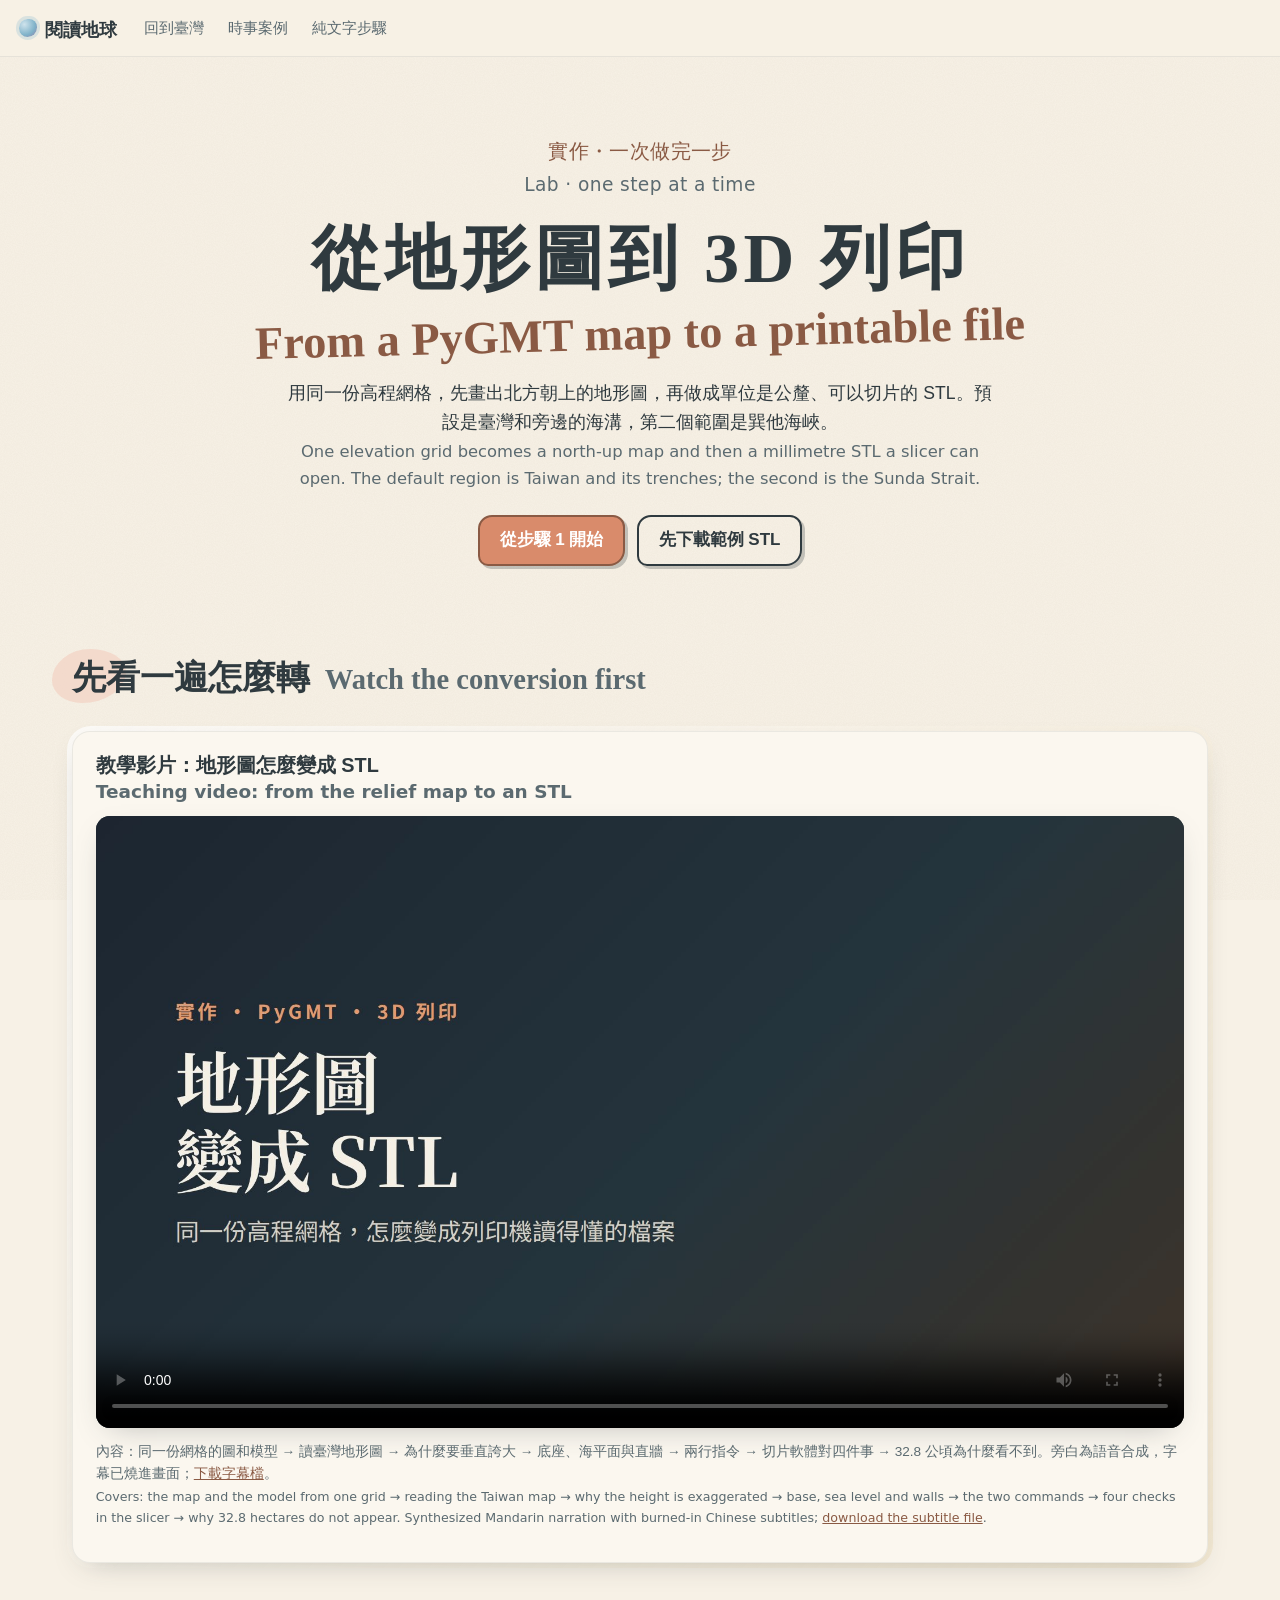
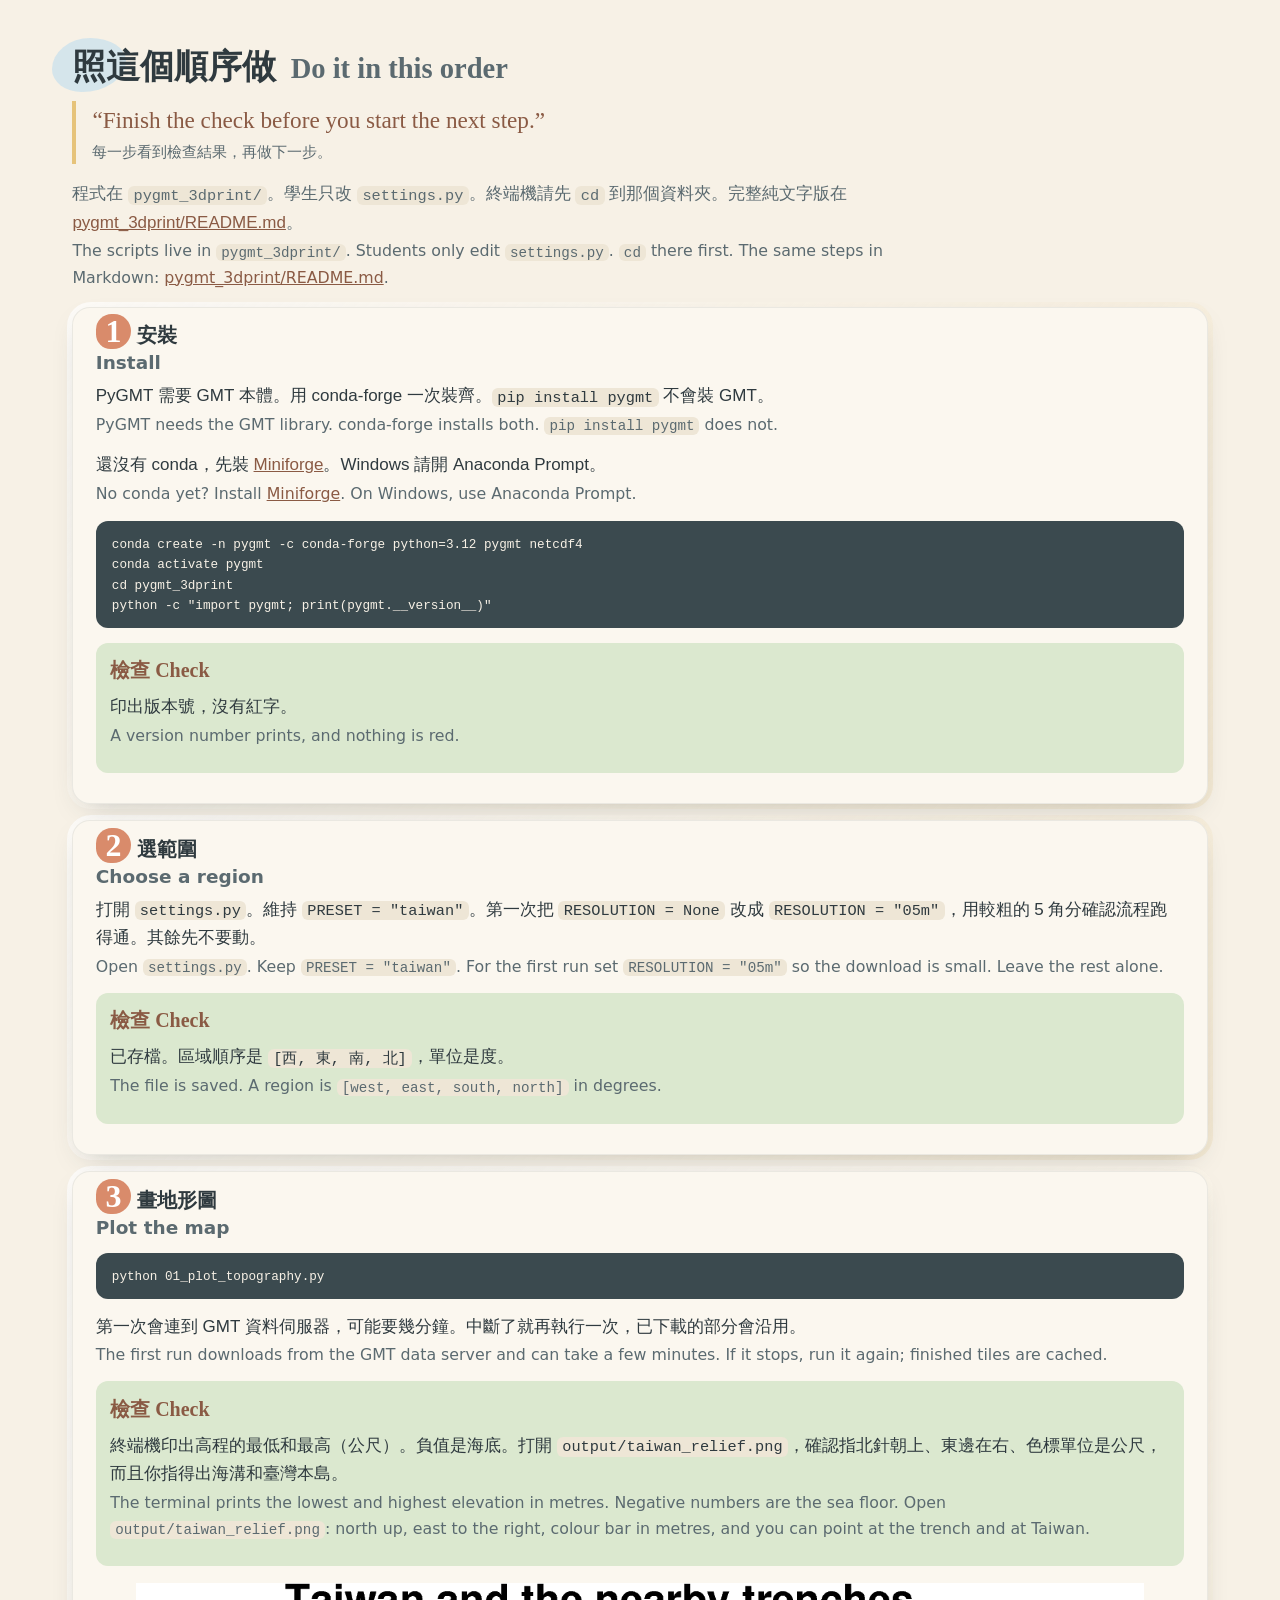
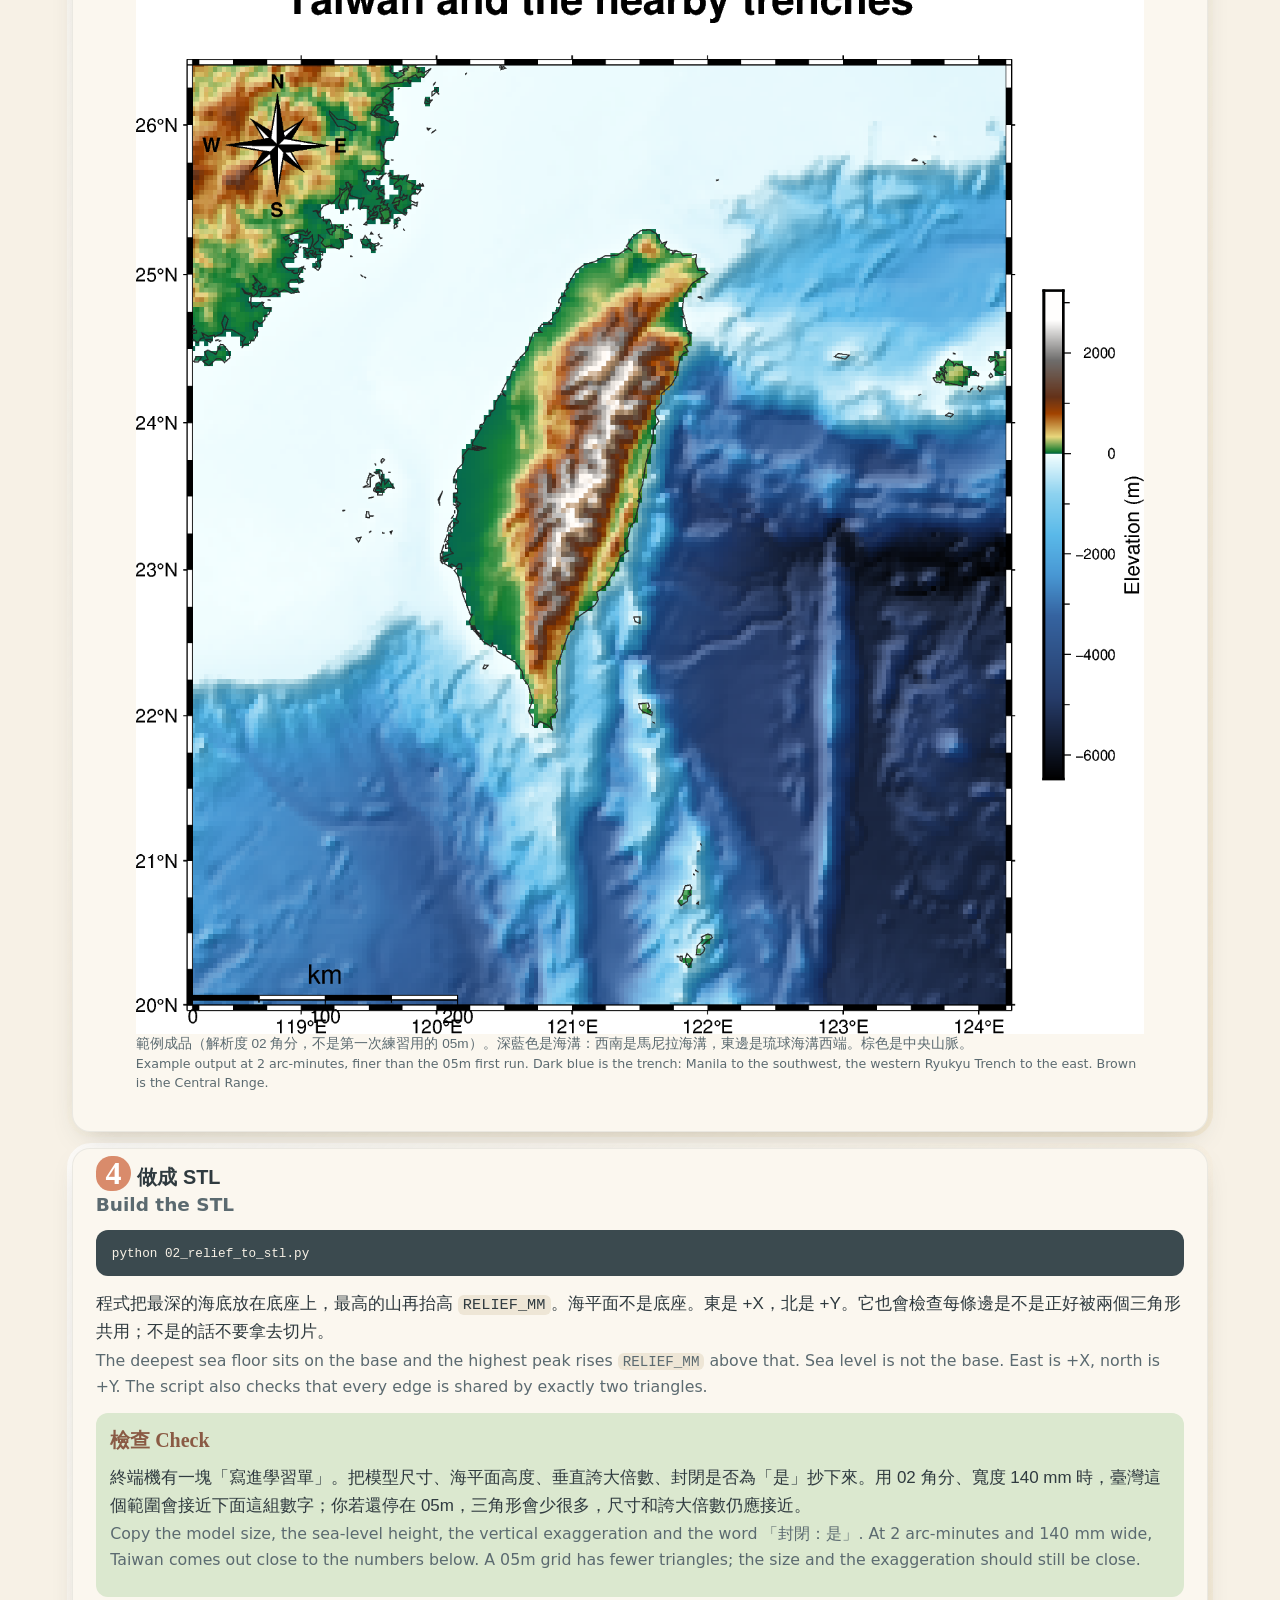
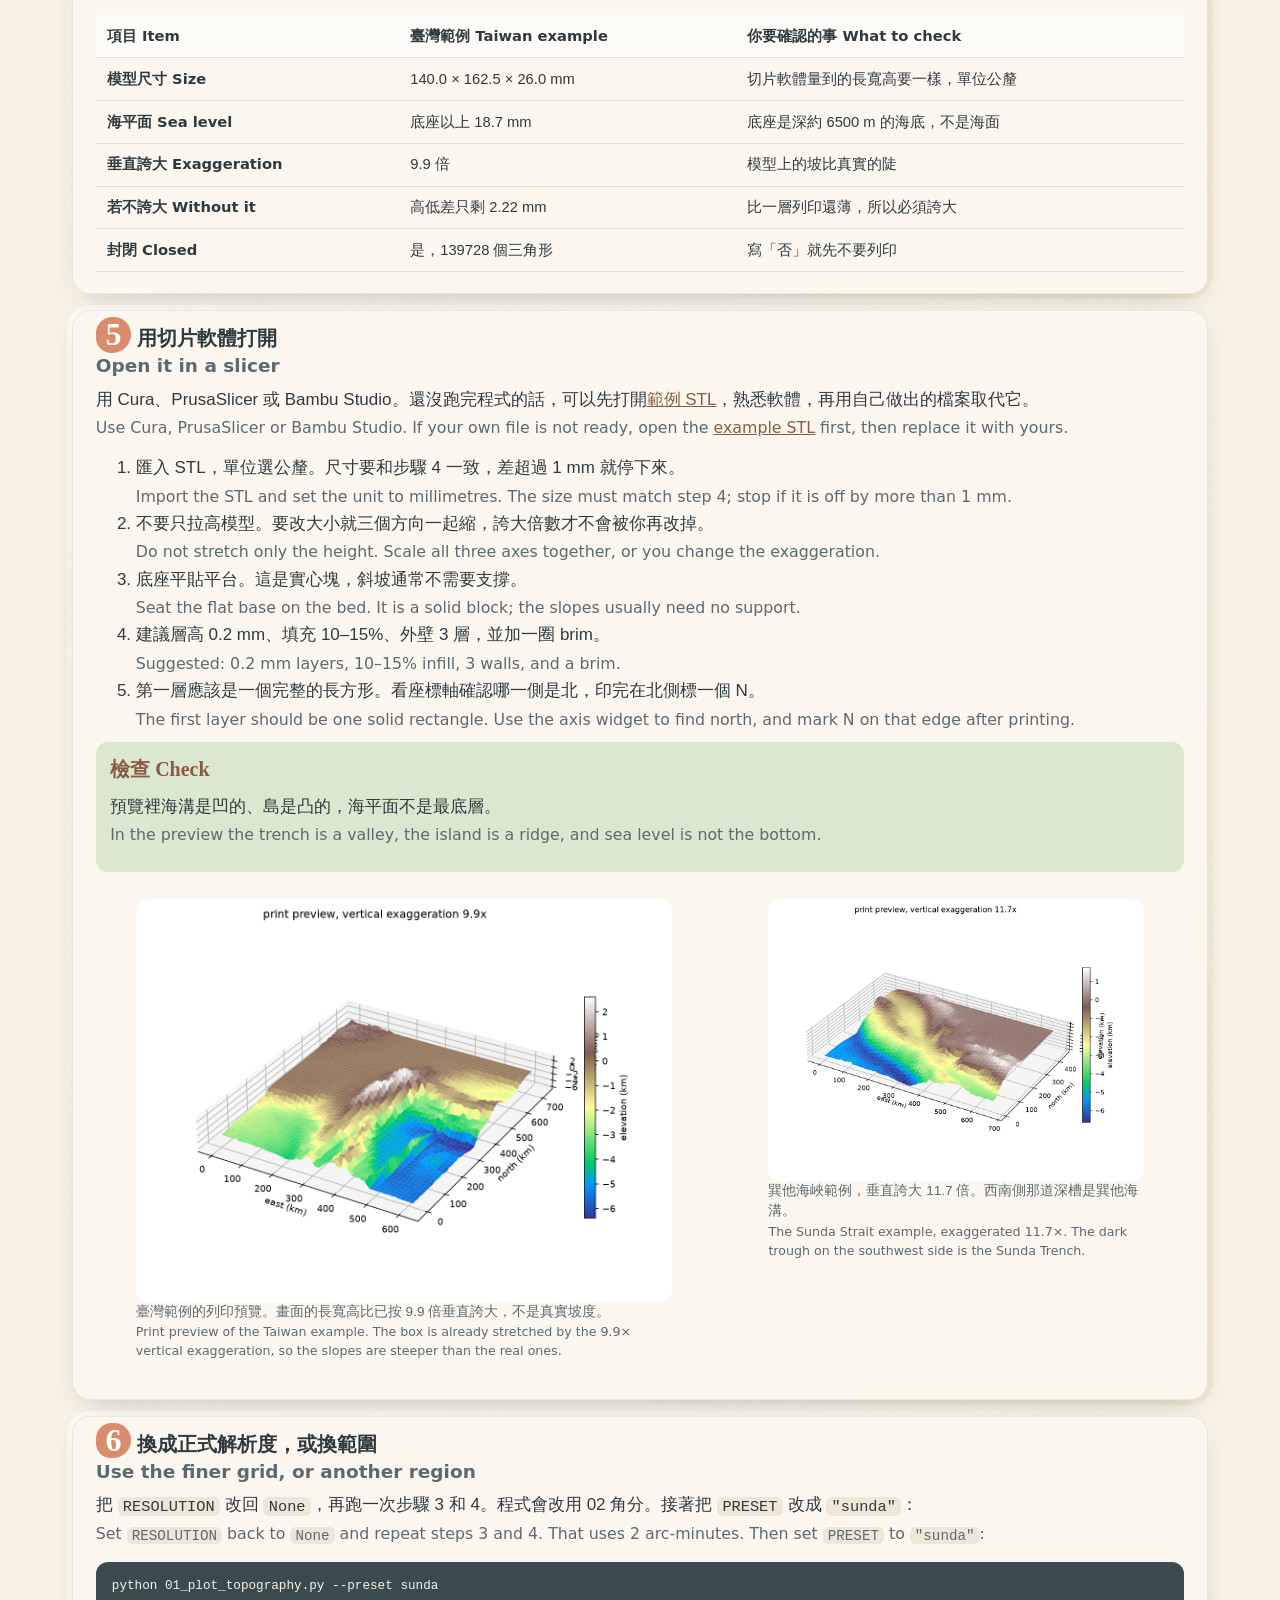
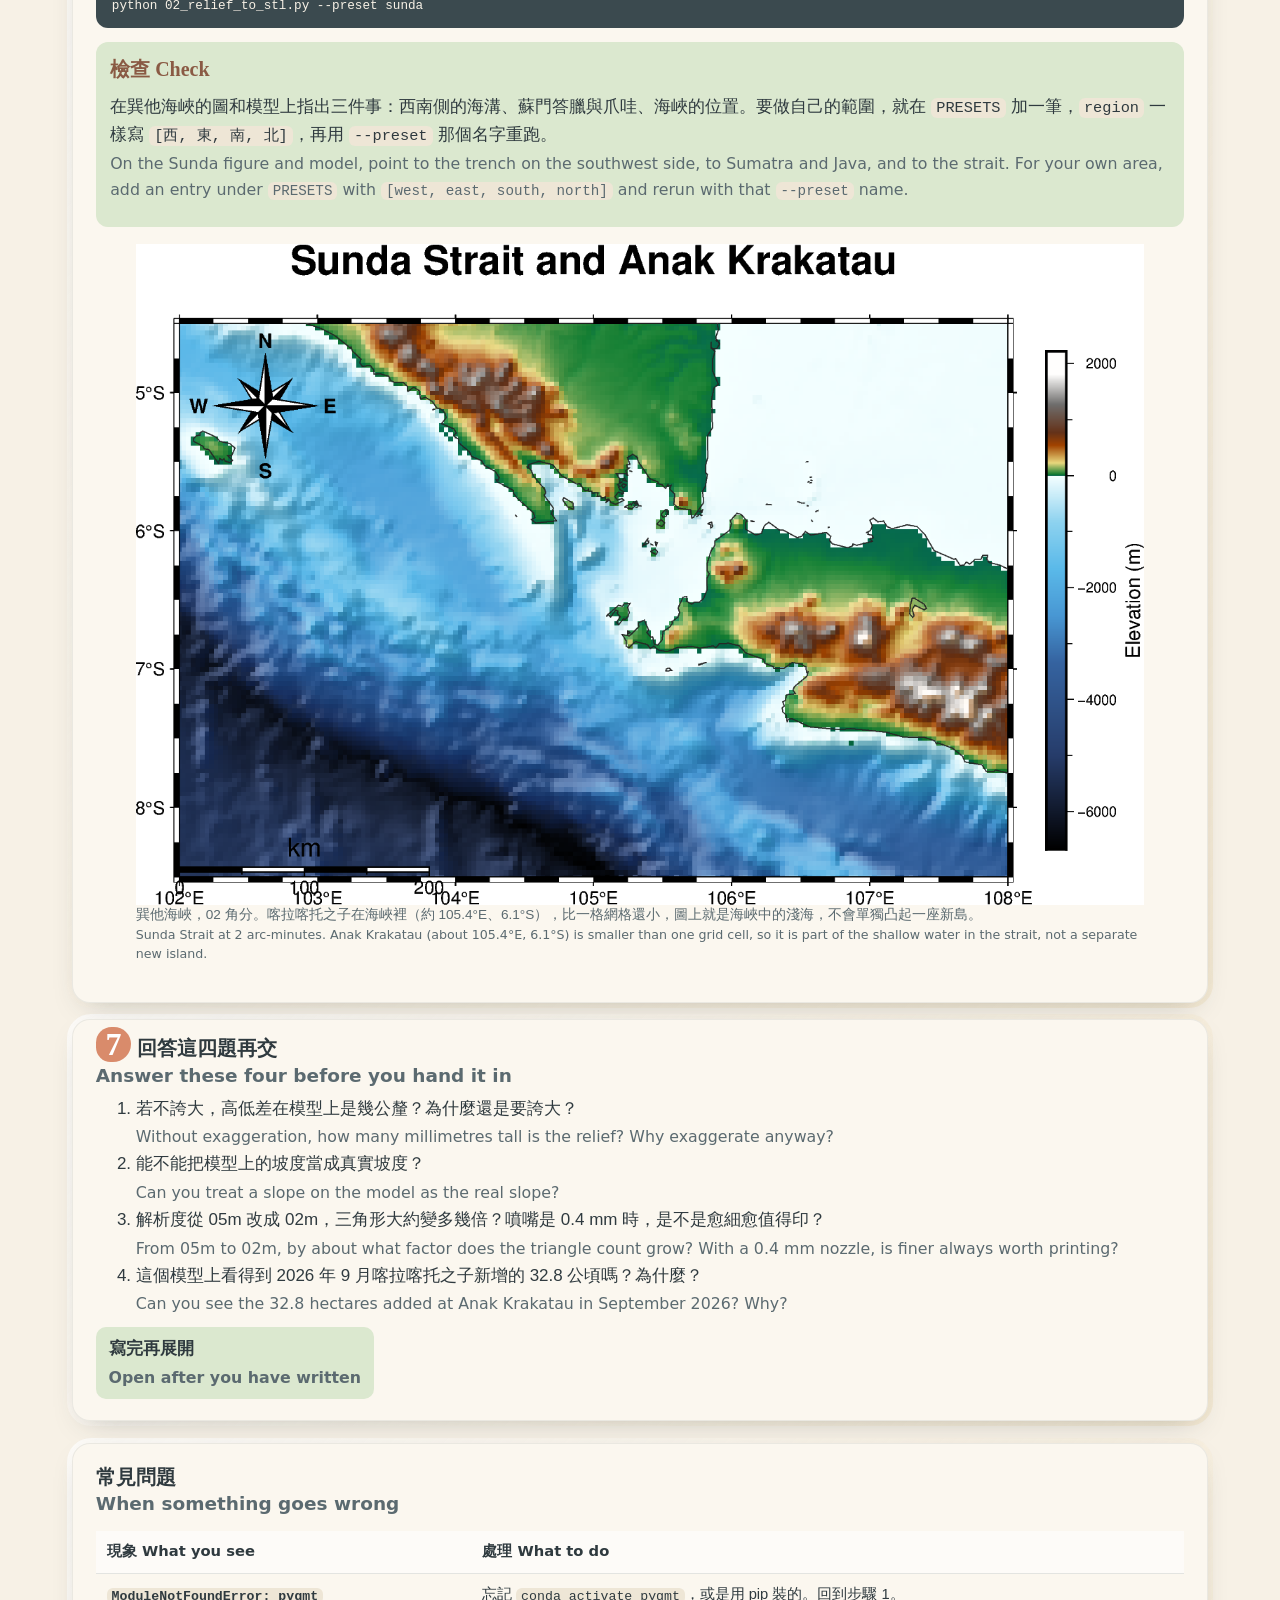
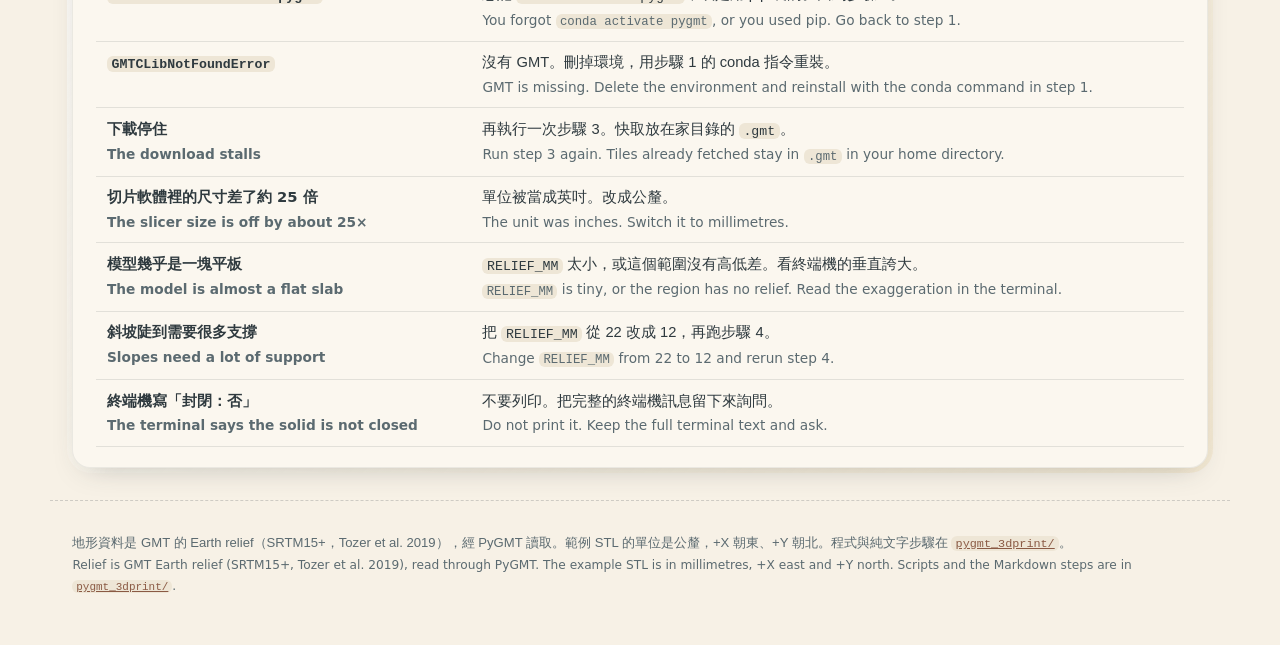
==== commit f02979f4: "Add a narrated lesson on turning a PyGMT relief map into an STL. The three-minute video walks throug" ====
--- a/pygmt-3dprint.html
+++ b/pygmt-3dprint.html
@@ -54,6 +54,18 @@
   </div>
 </section>
 
+<section class="section" id="video">
+  <h2 class="sec-title"><span class="blob blob-terracotta"></span><span class="bi"><span class="zh">先看一遍怎麼轉</span><span class="en">Watch the conversion first</span></span></h2>
+  <div class="card wide video-card">
+    <h3 class="bi"><span class="zh">教學影片：地形圖怎麼變成 STL</span><span class="en">Teaching video: from the relief map to an STL</span></h3>
+    <video controls preload="metadata" playsinline poster="artifacts/22-pygmt_stl_teaching_video_poster.jpg">
+      <source src="artifacts/22-pygmt_stl_teaching_video.mp4" type="video/mp4">
+      <track kind="captions" srclang="zh-Hant" label="中文字幕" src="artifacts/22-pygmt_stl_teaching_video.vtt">
+    </video>
+    <p class="bi hint"><span class="zh">內容：同一份網格的圖和模型 → 讀臺灣地形圖 → 為什麼要垂直誇大 → 底座、海平面與直牆 → 兩行指令 → 切片軟體對四件事 → 32.8 公頃為什麼看不到。旁白為語音合成，字幕已燒進畫面；<a href="artifacts/22-pygmt_stl_teaching_video.vtt" download>下載字幕檔</a>。</span><span class="en">Covers: the map and the model from one grid → reading the Taiwan map → why the height is exaggerated → base, sea level and walls → the two commands → four checks in the slicer → why 32.8 hectares do not appear. Synthesized Mandarin narration with burned-in Chinese subtitles; <a href="artifacts/22-pygmt_stl_teaching_video.vtt" download>download the subtitle file</a>.</span></p>
+  </div>
+</section>
+
 <section class="section" id="step1">
   <h2 class="sec-title"><span class="blob blob-ocean"></span><span class="bi"><span class="zh">照這個順序做</span><span class="en">Do it in this order</span></span></h2>
   <p class="teacher-line">“Finish the check before you start the next step.”<span class="zh">每一步看到檢查結果，再做下一步。</span></p>
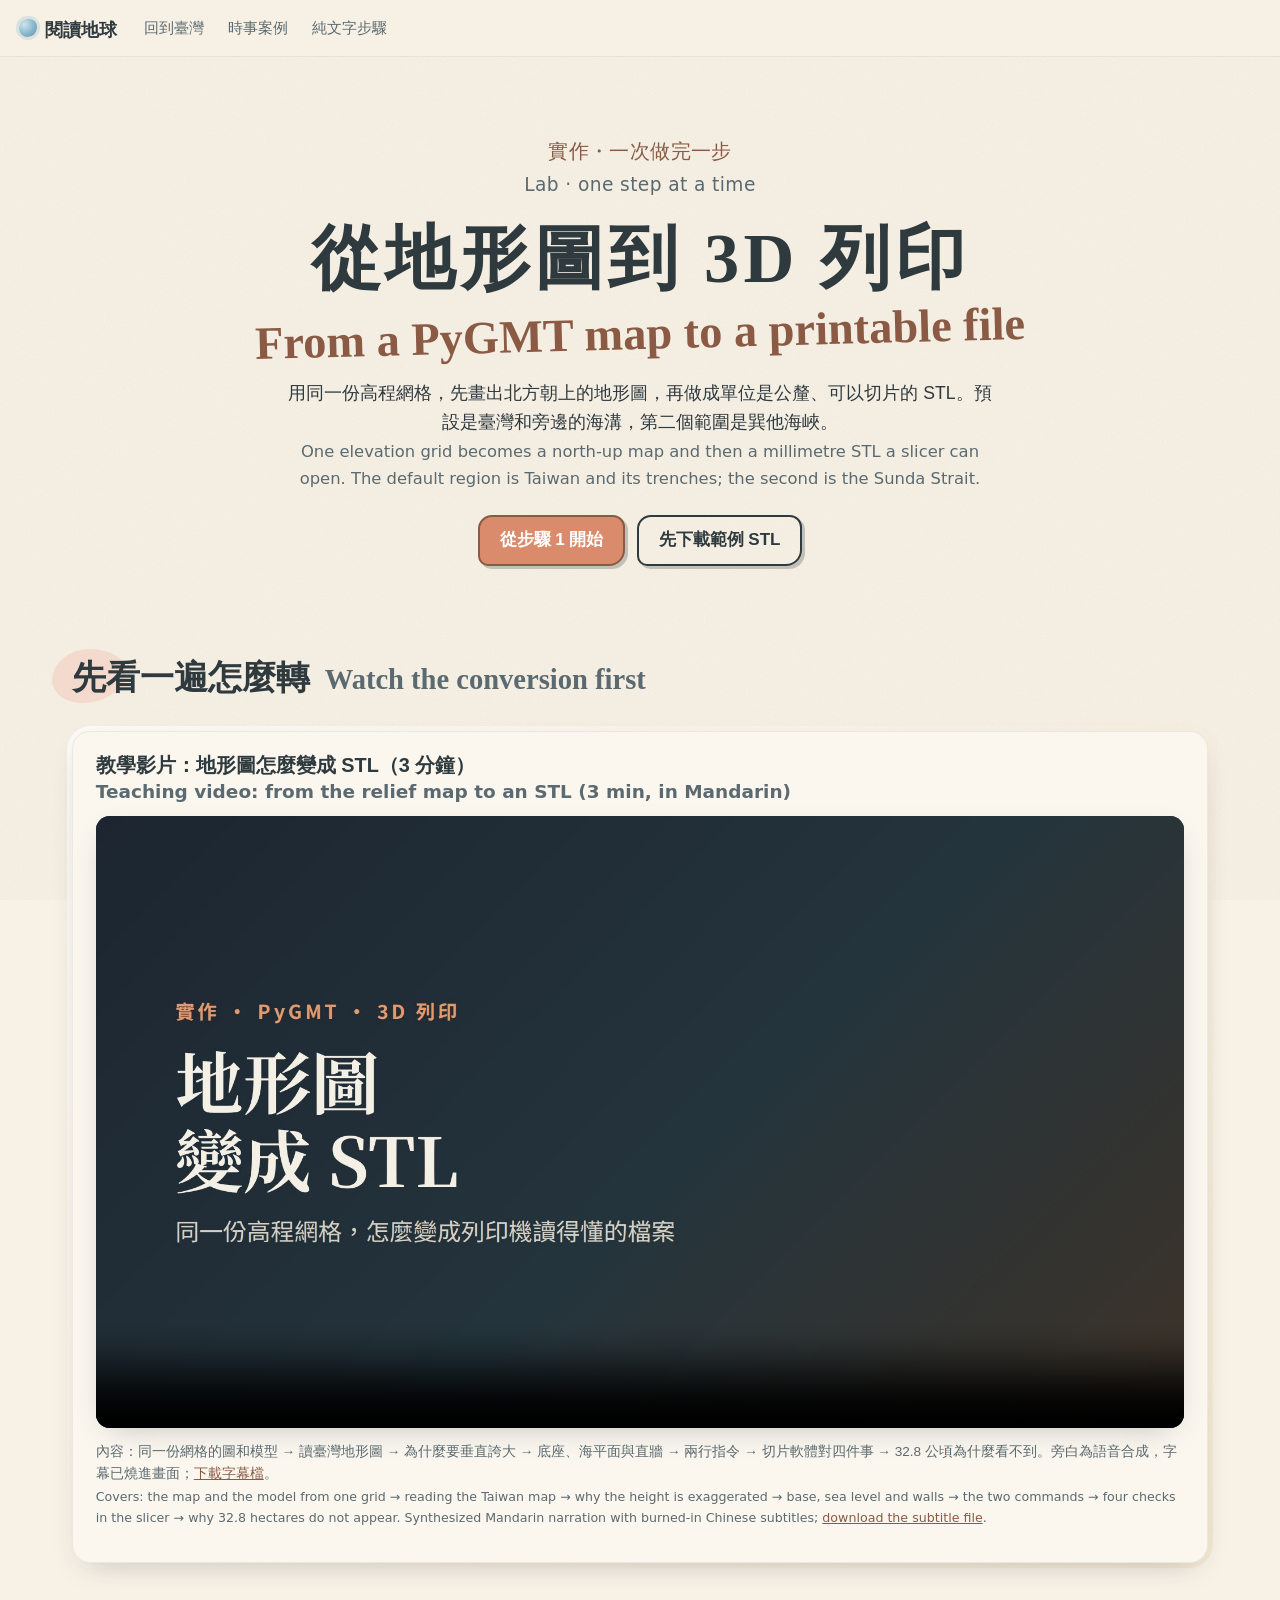
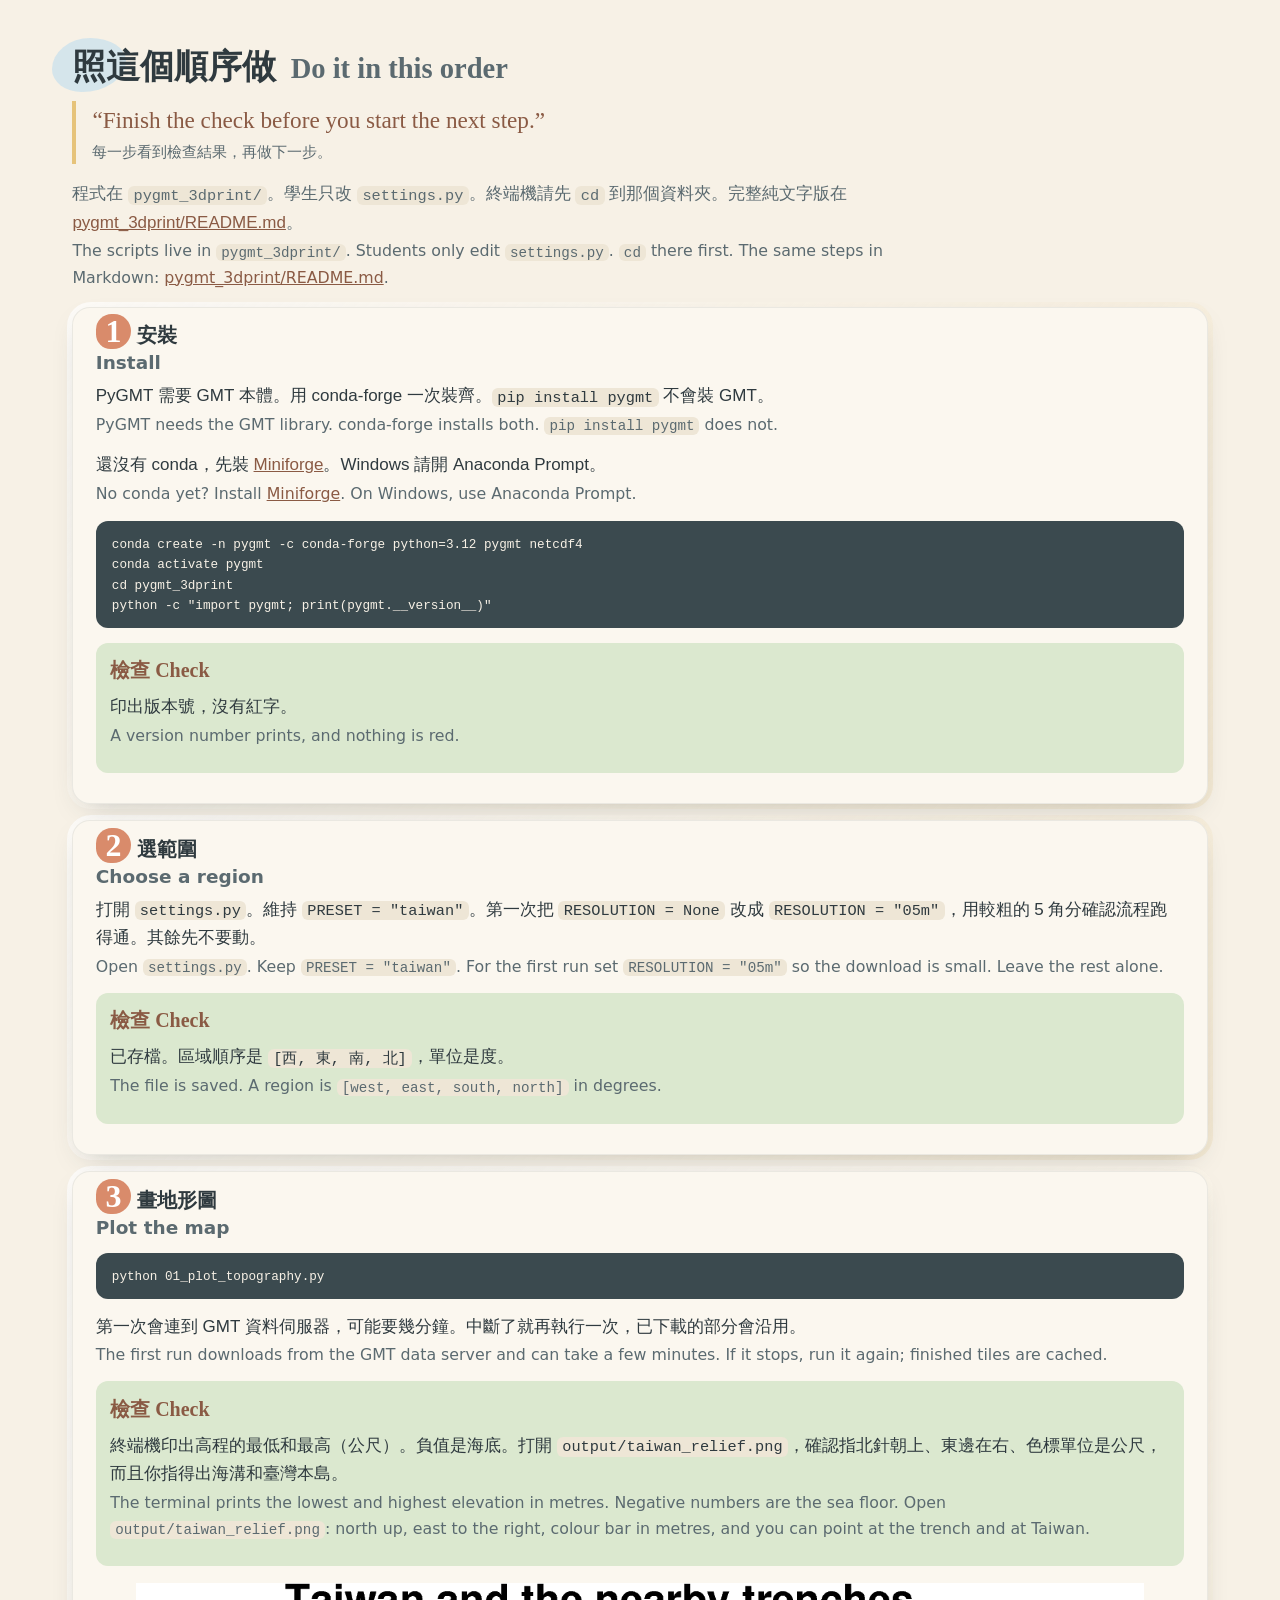
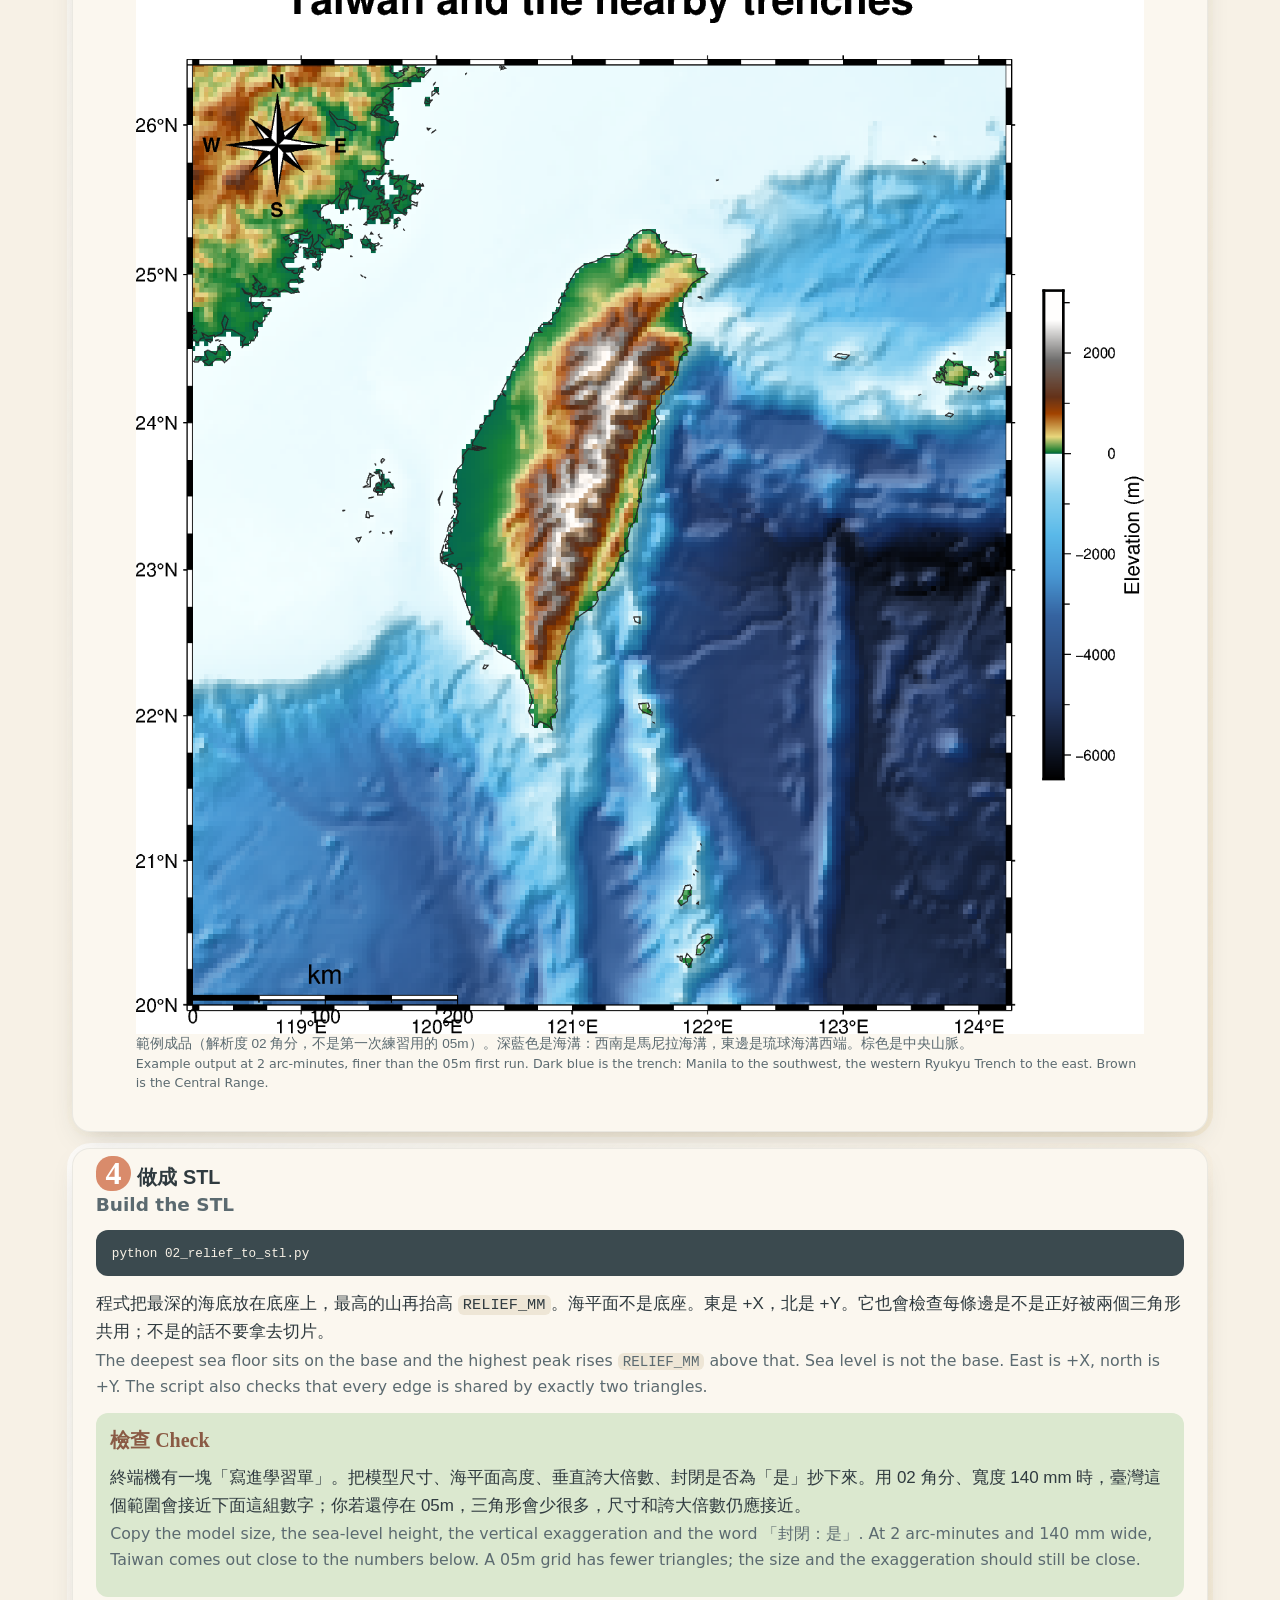
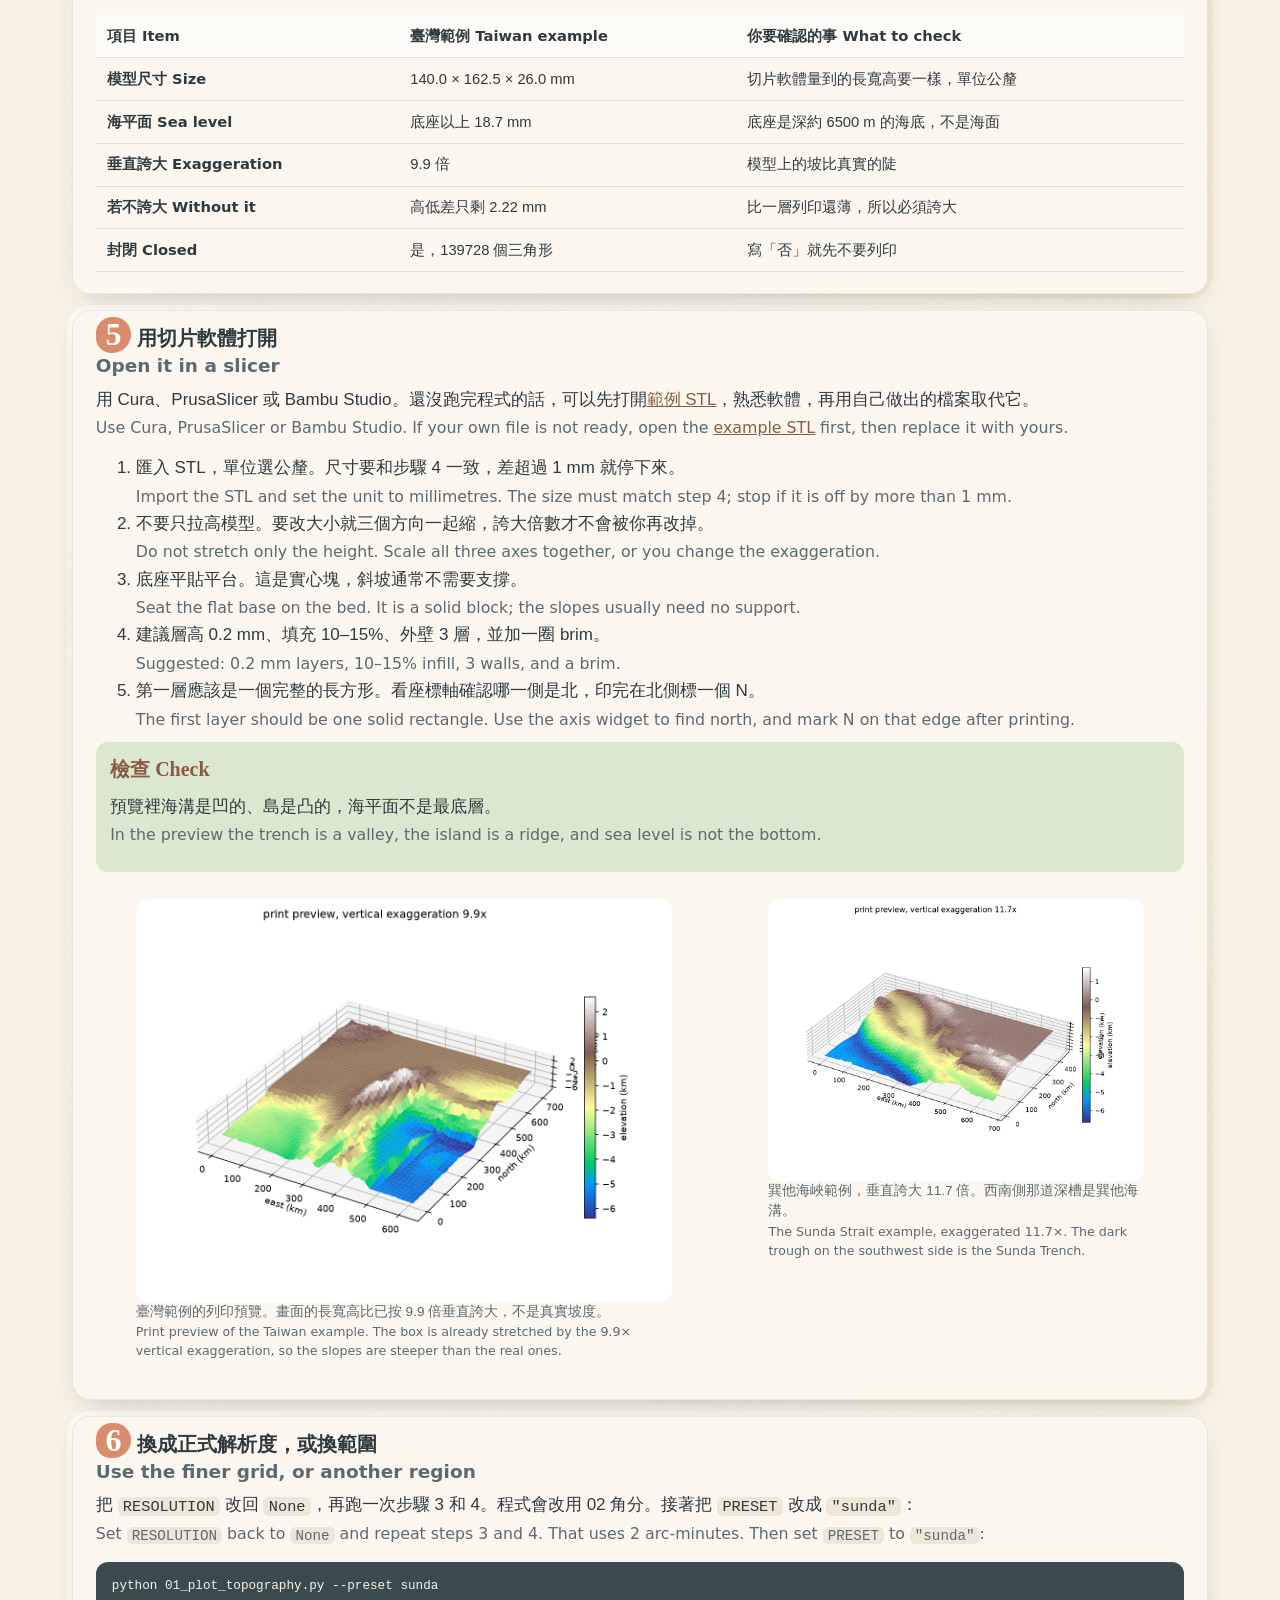
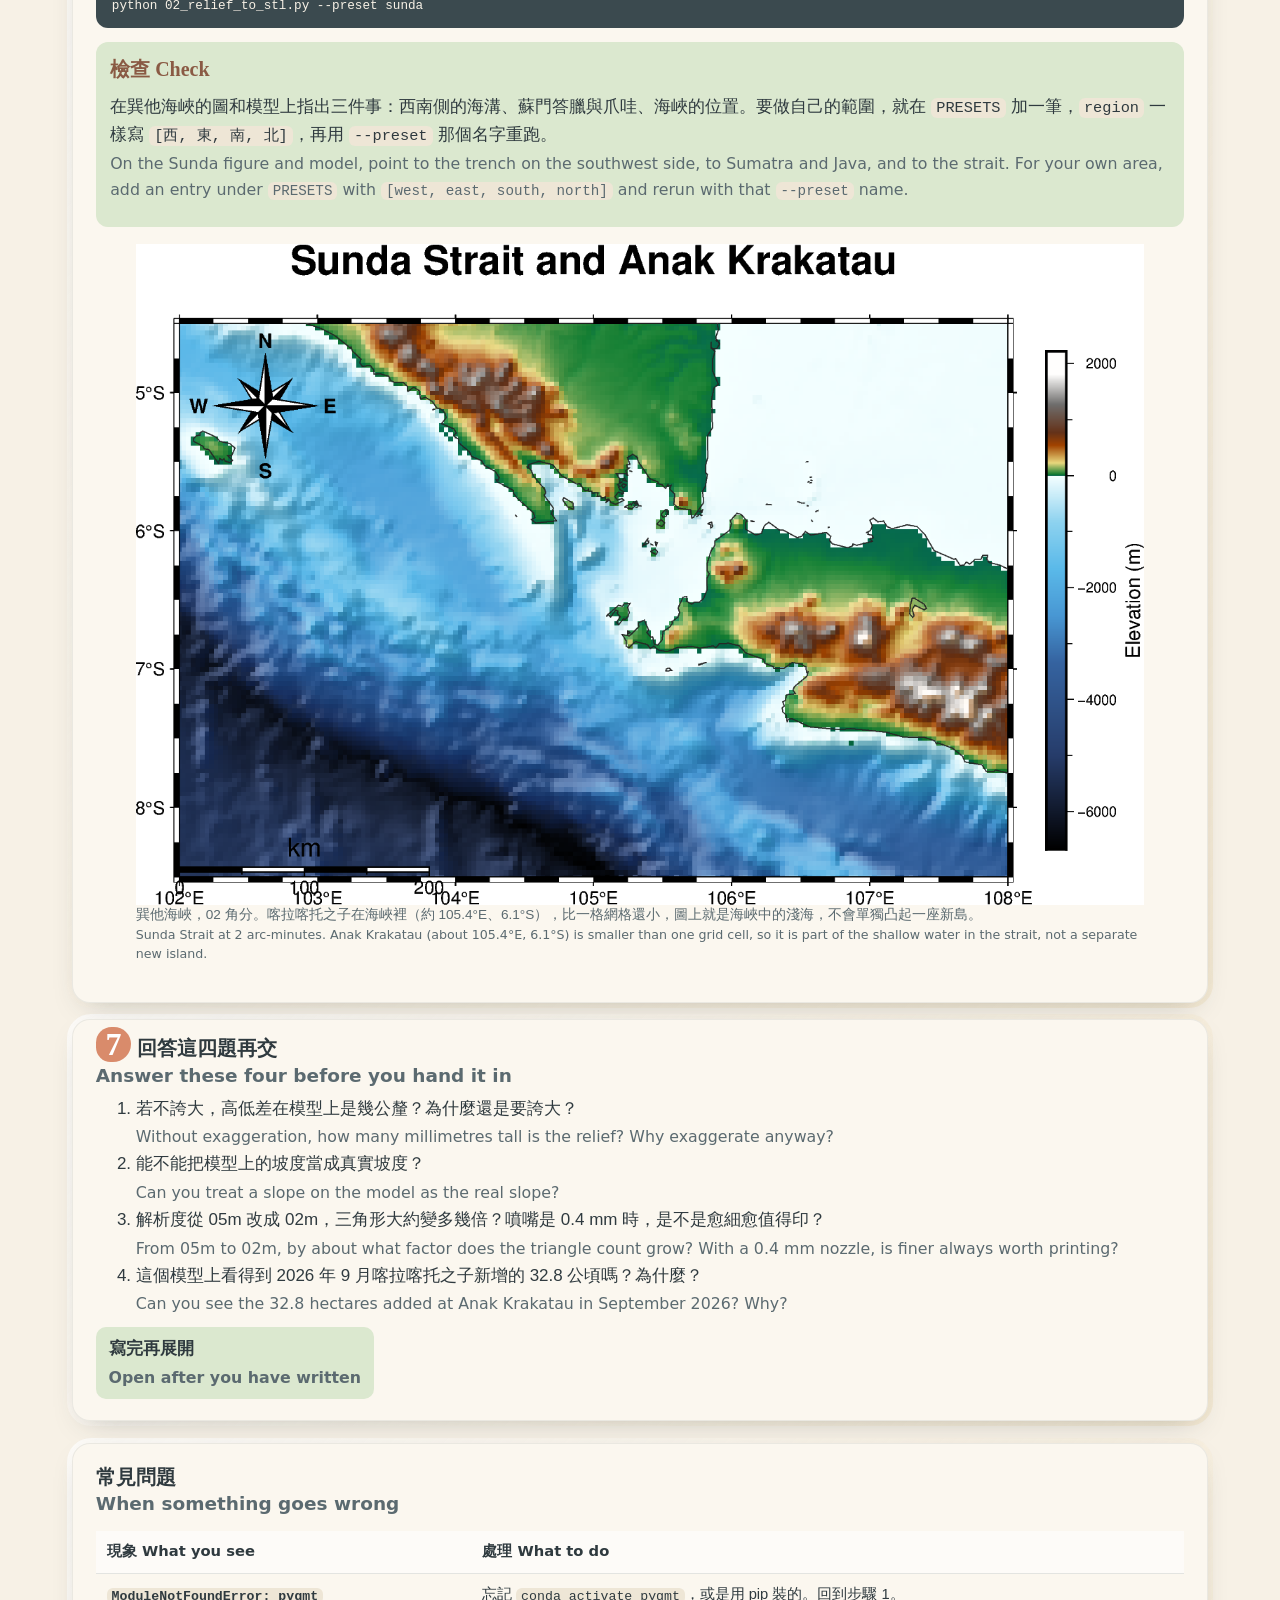
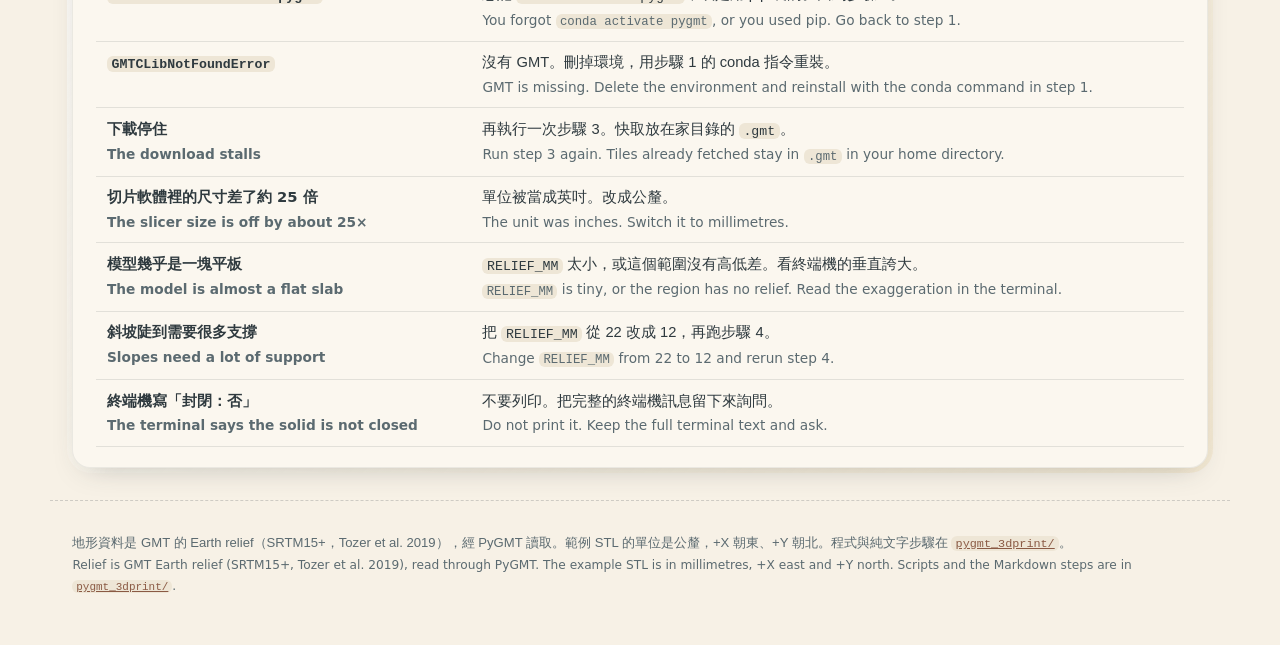
==== commit a054924e: "Number the STL lesson video 23 and link it from the lesson map. Co-authored-by: oceanicdayi <oceanic" ====
--- a/pygmt-3dprint.html
+++ b/pygmt-3dprint.html
@@ -57,12 +57,12 @@
 <section class="section" id="video">
   <h2 class="sec-title"><span class="blob blob-terracotta"></span><span class="bi"><span class="zh">先看一遍怎麼轉</span><span class="en">Watch the conversion first</span></span></h2>
   <div class="card wide video-card">
-    <h3 class="bi"><span class="zh">教學影片：地形圖怎麼變成 STL</span><span class="en">Teaching video: from the relief map to an STL</span></h3>
-    <video controls preload="metadata" playsinline poster="artifacts/22-pygmt_stl_teaching_video_poster.jpg">
-      <source src="artifacts/22-pygmt_stl_teaching_video.mp4" type="video/mp4">
-      <track kind="captions" srclang="zh-Hant" label="中文字幕" src="artifacts/22-pygmt_stl_teaching_video.vtt">
+    <h3 class="bi"><span class="zh">教學影片：地形圖怎麼變成 STL（3 分鐘）</span><span class="en">Teaching video: from the relief map to an STL (3 min, in Mandarin)</span></h3>
+    <video controls preload="metadata" playsinline poster="artifacts/23-pygmt_stl_teaching_video_poster.jpg">
+      <source src="artifacts/23-pygmt_stl_teaching_video.mp4" type="video/mp4">
+      <track kind="captions" srclang="zh-Hant" label="中文字幕" src="artifacts/23-pygmt_stl_teaching_video.vtt">
     </video>
-    <p class="bi hint"><span class="zh">內容：同一份網格的圖和模型 → 讀臺灣地形圖 → 為什麼要垂直誇大 → 底座、海平面與直牆 → 兩行指令 → 切片軟體對四件事 → 32.8 公頃為什麼看不到。旁白為語音合成，字幕已燒進畫面；<a href="artifacts/22-pygmt_stl_teaching_video.vtt" download>下載字幕檔</a>。</span><span class="en">Covers: the map and the model from one grid → reading the Taiwan map → why the height is exaggerated → base, sea level and walls → the two commands → four checks in the slicer → why 32.8 hectares do not appear. Synthesized Mandarin narration with burned-in Chinese subtitles; <a href="artifacts/22-pygmt_stl_teaching_video.vtt" download>download the subtitle file</a>.</span></p>
+    <p class="bi hint"><span class="zh">內容：同一份網格的圖和模型 → 讀臺灣地形圖 → 為什麼要垂直誇大 → 底座、海平面與直牆 → 兩行指令 → 切片軟體對四件事 → 32.8 公頃為什麼看不到。旁白為語音合成，字幕已燒進畫面；<a href="artifacts/23-pygmt_stl_teaching_video.vtt" download>下載字幕檔</a>。</span><span class="en">Covers: the map and the model from one grid → reading the Taiwan map → why the height is exaggerated → base, sea level and walls → the two commands → four checks in the slicer → why 32.8 hectares do not appear. Synthesized Mandarin narration with burned-in Chinese subtitles; <a href="artifacts/23-pygmt_stl_teaching_video.vtt" download>download the subtitle file</a>.</span></p>
   </div>
 </section>
 
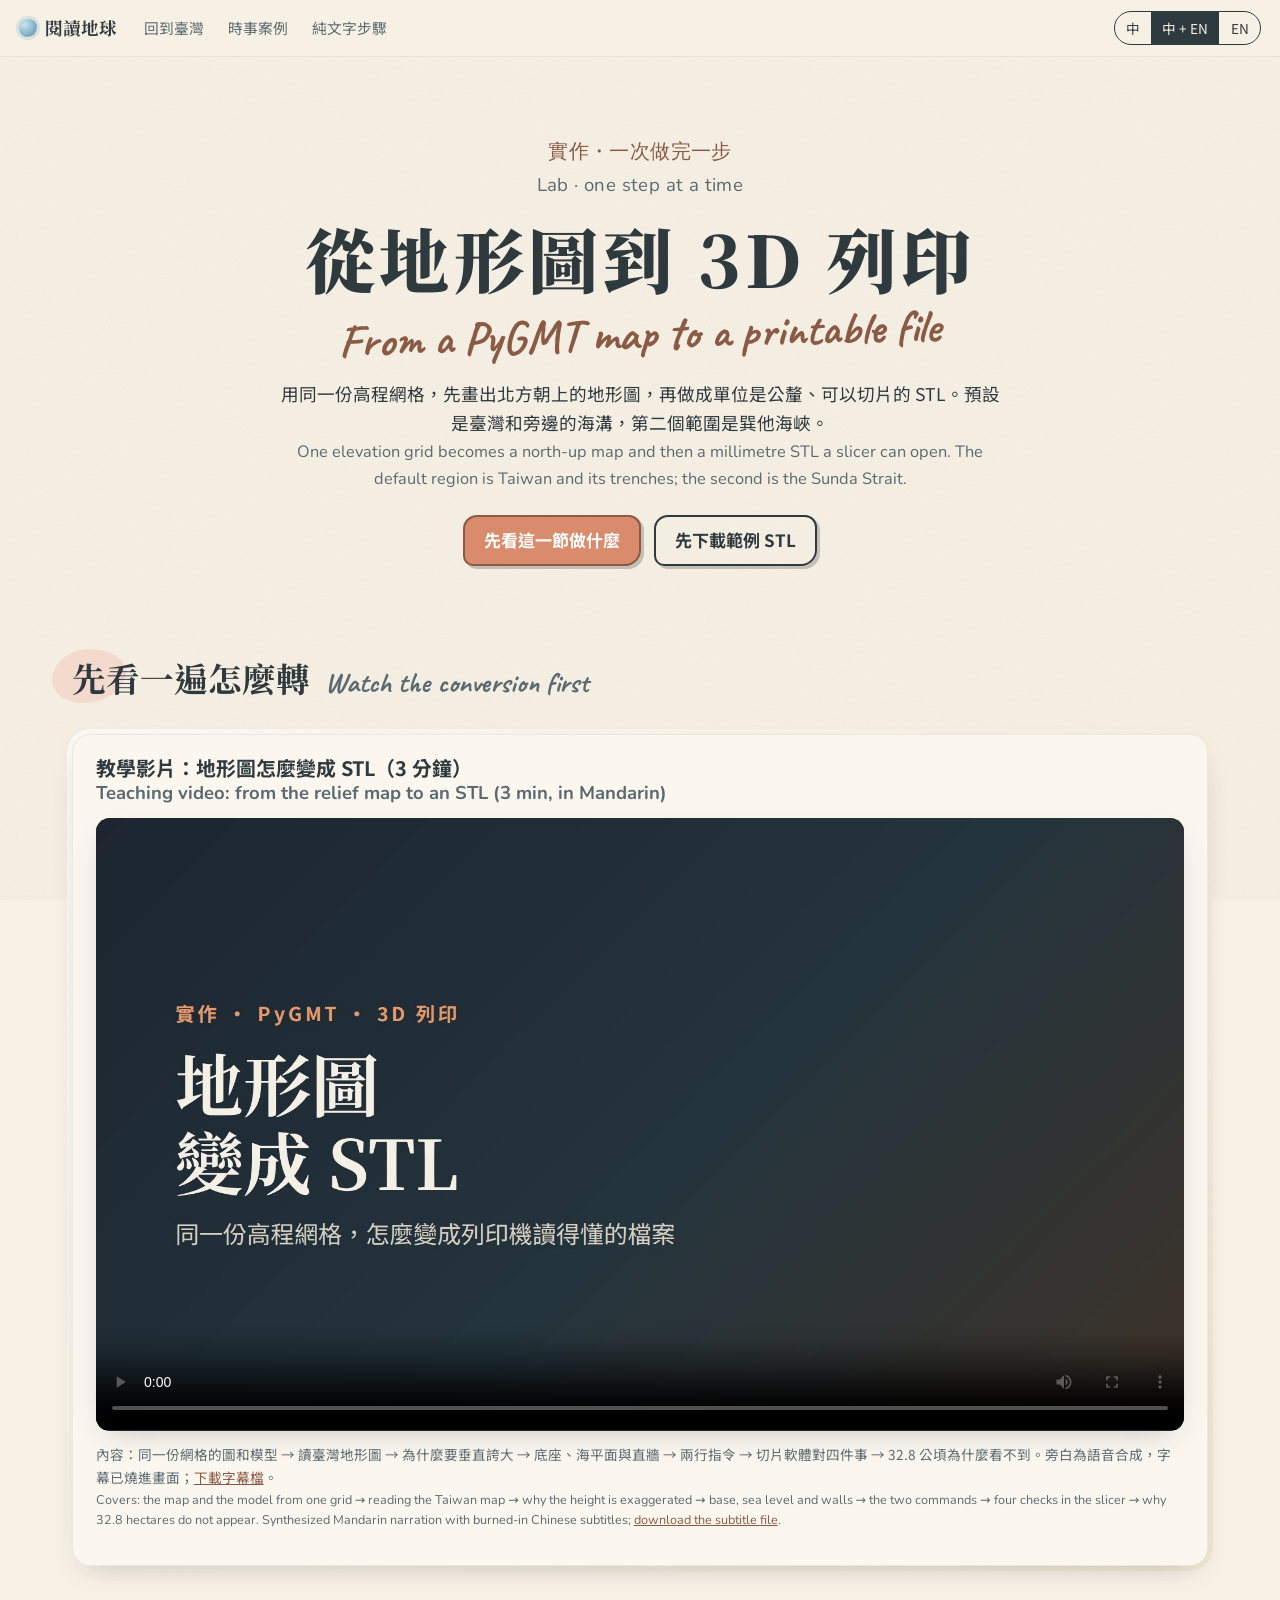
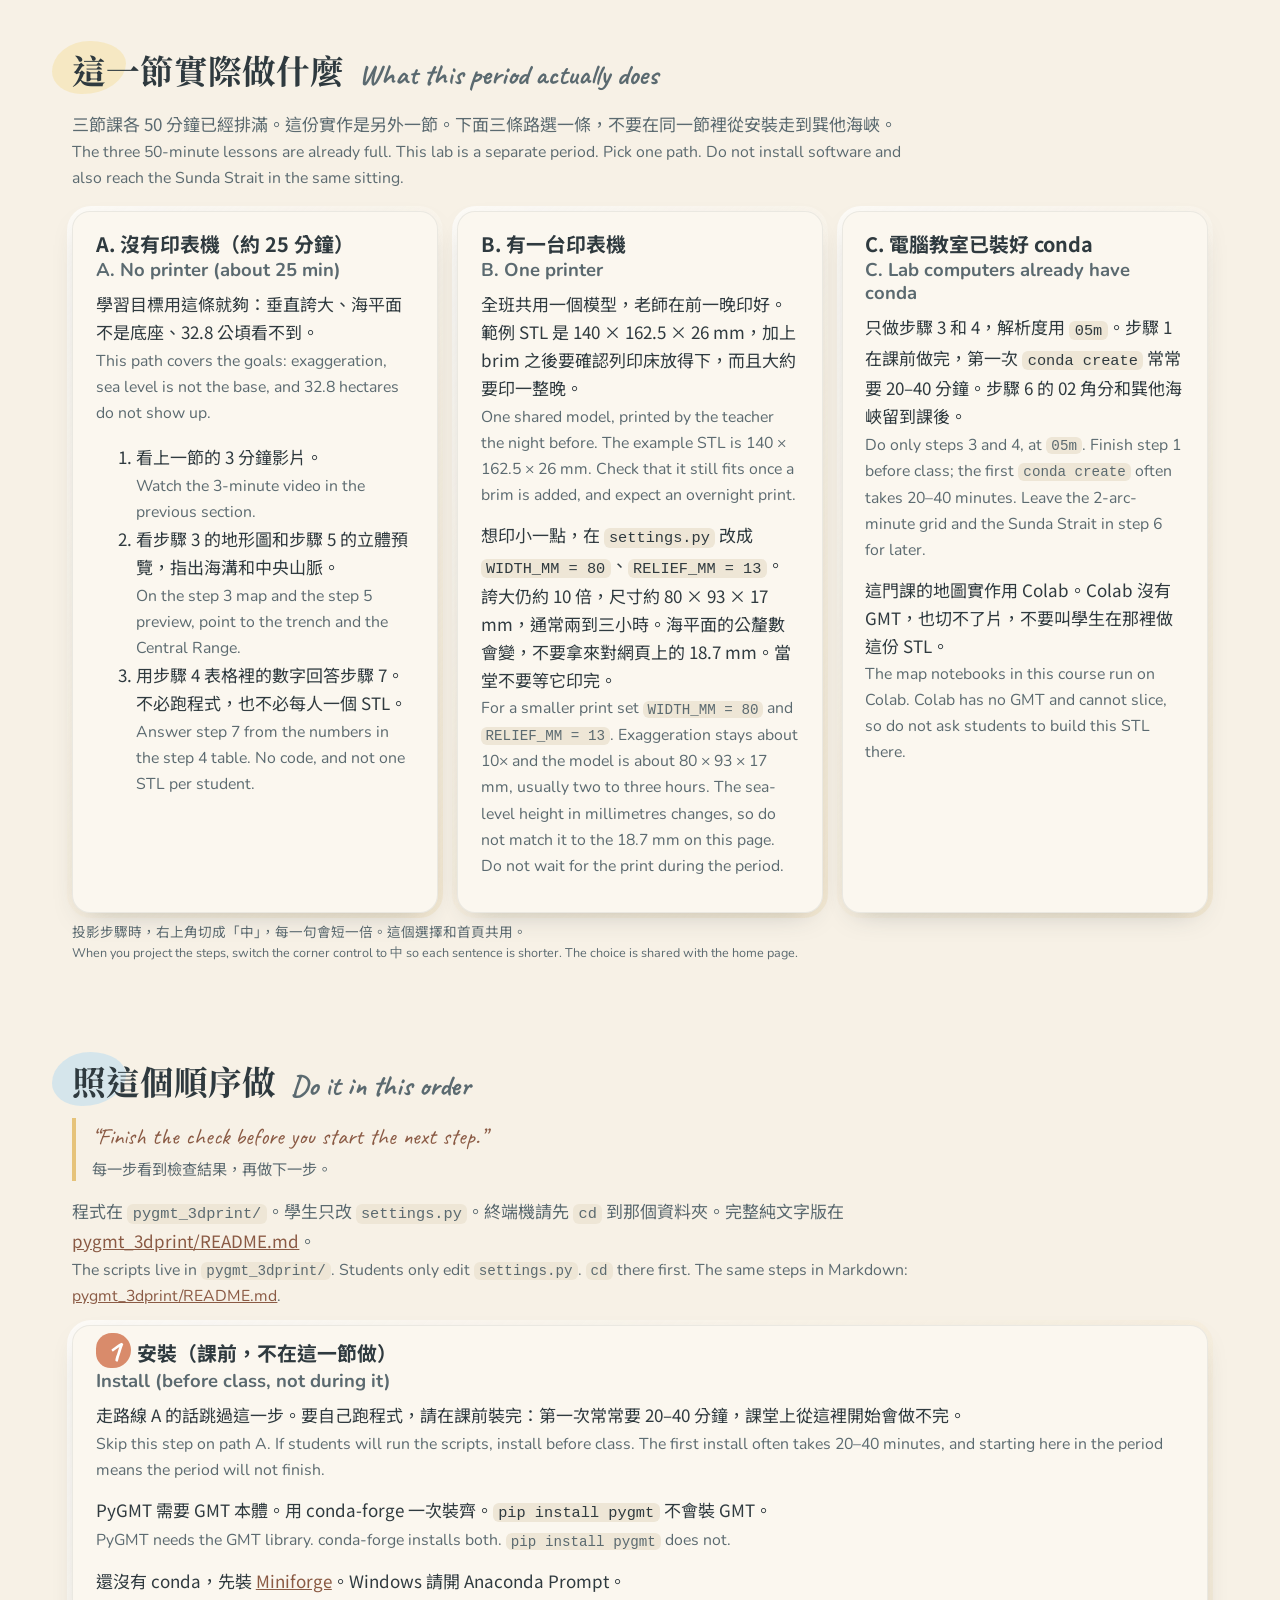
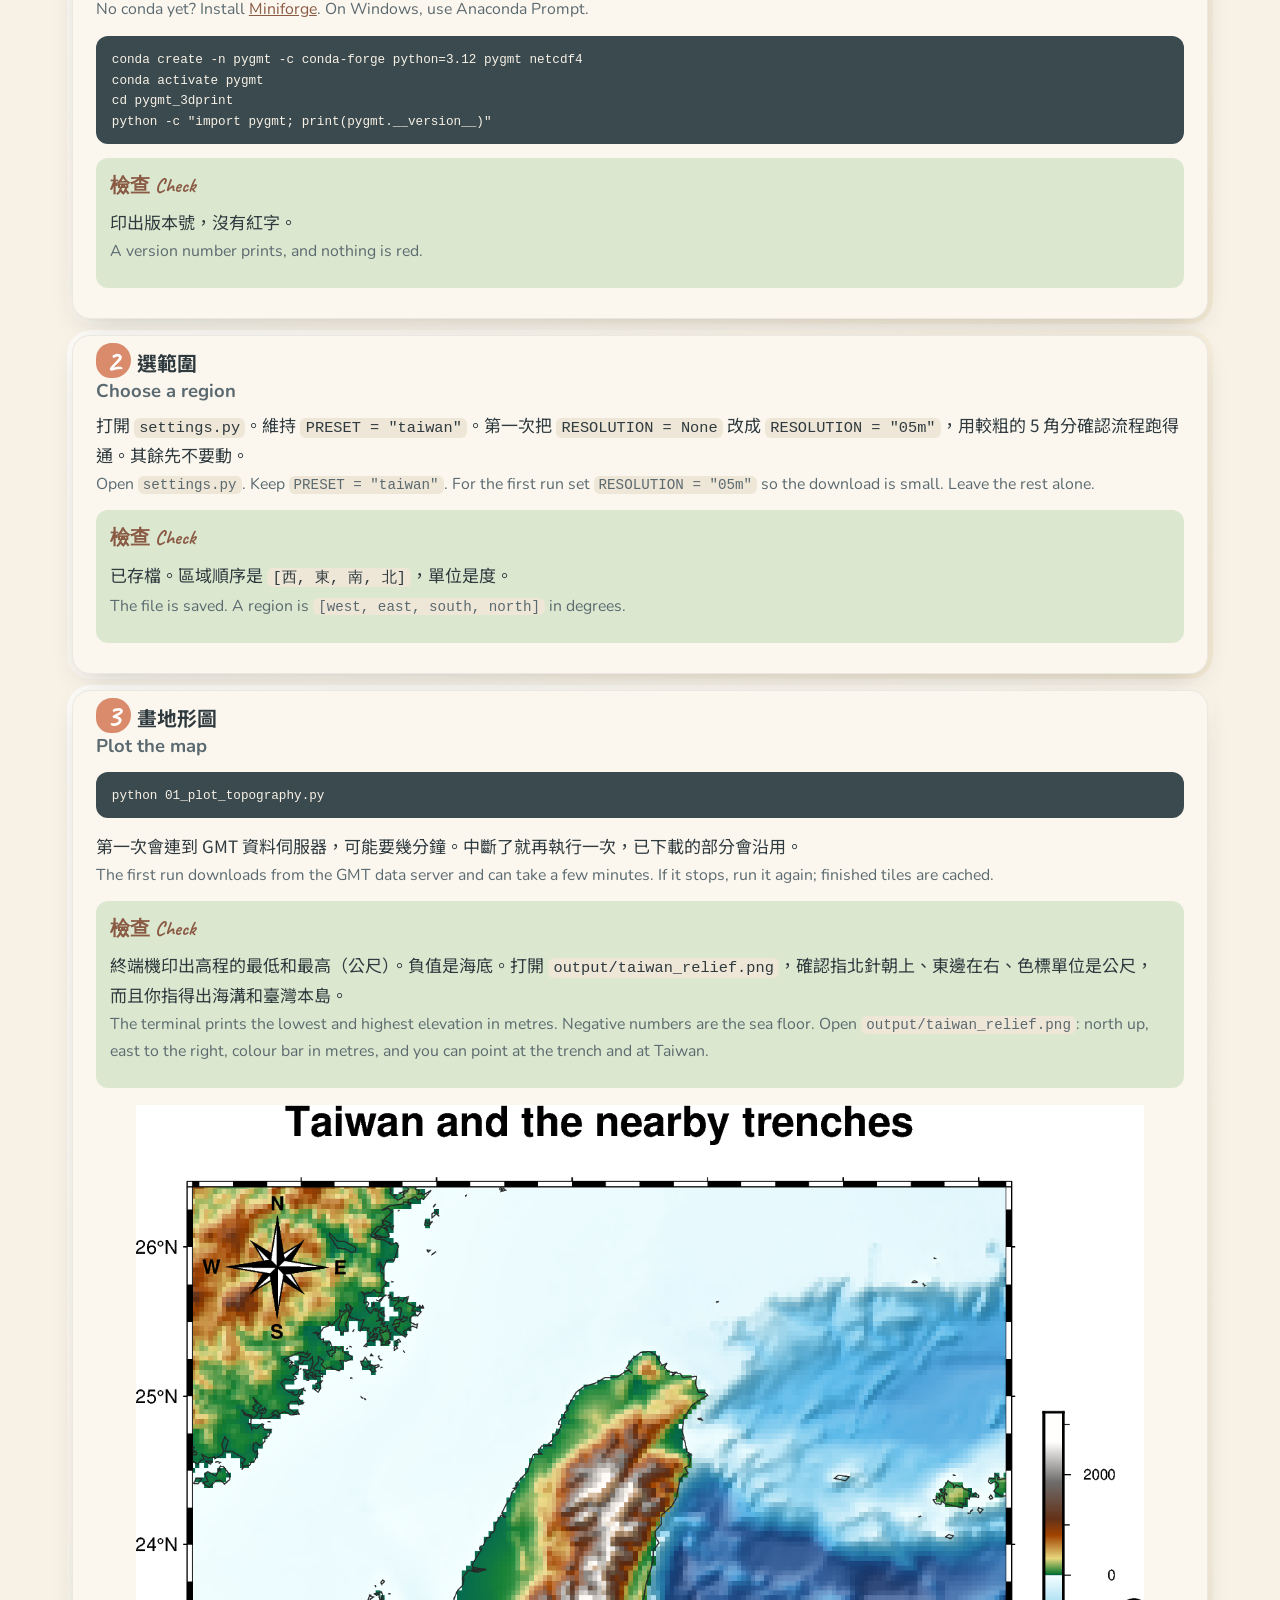
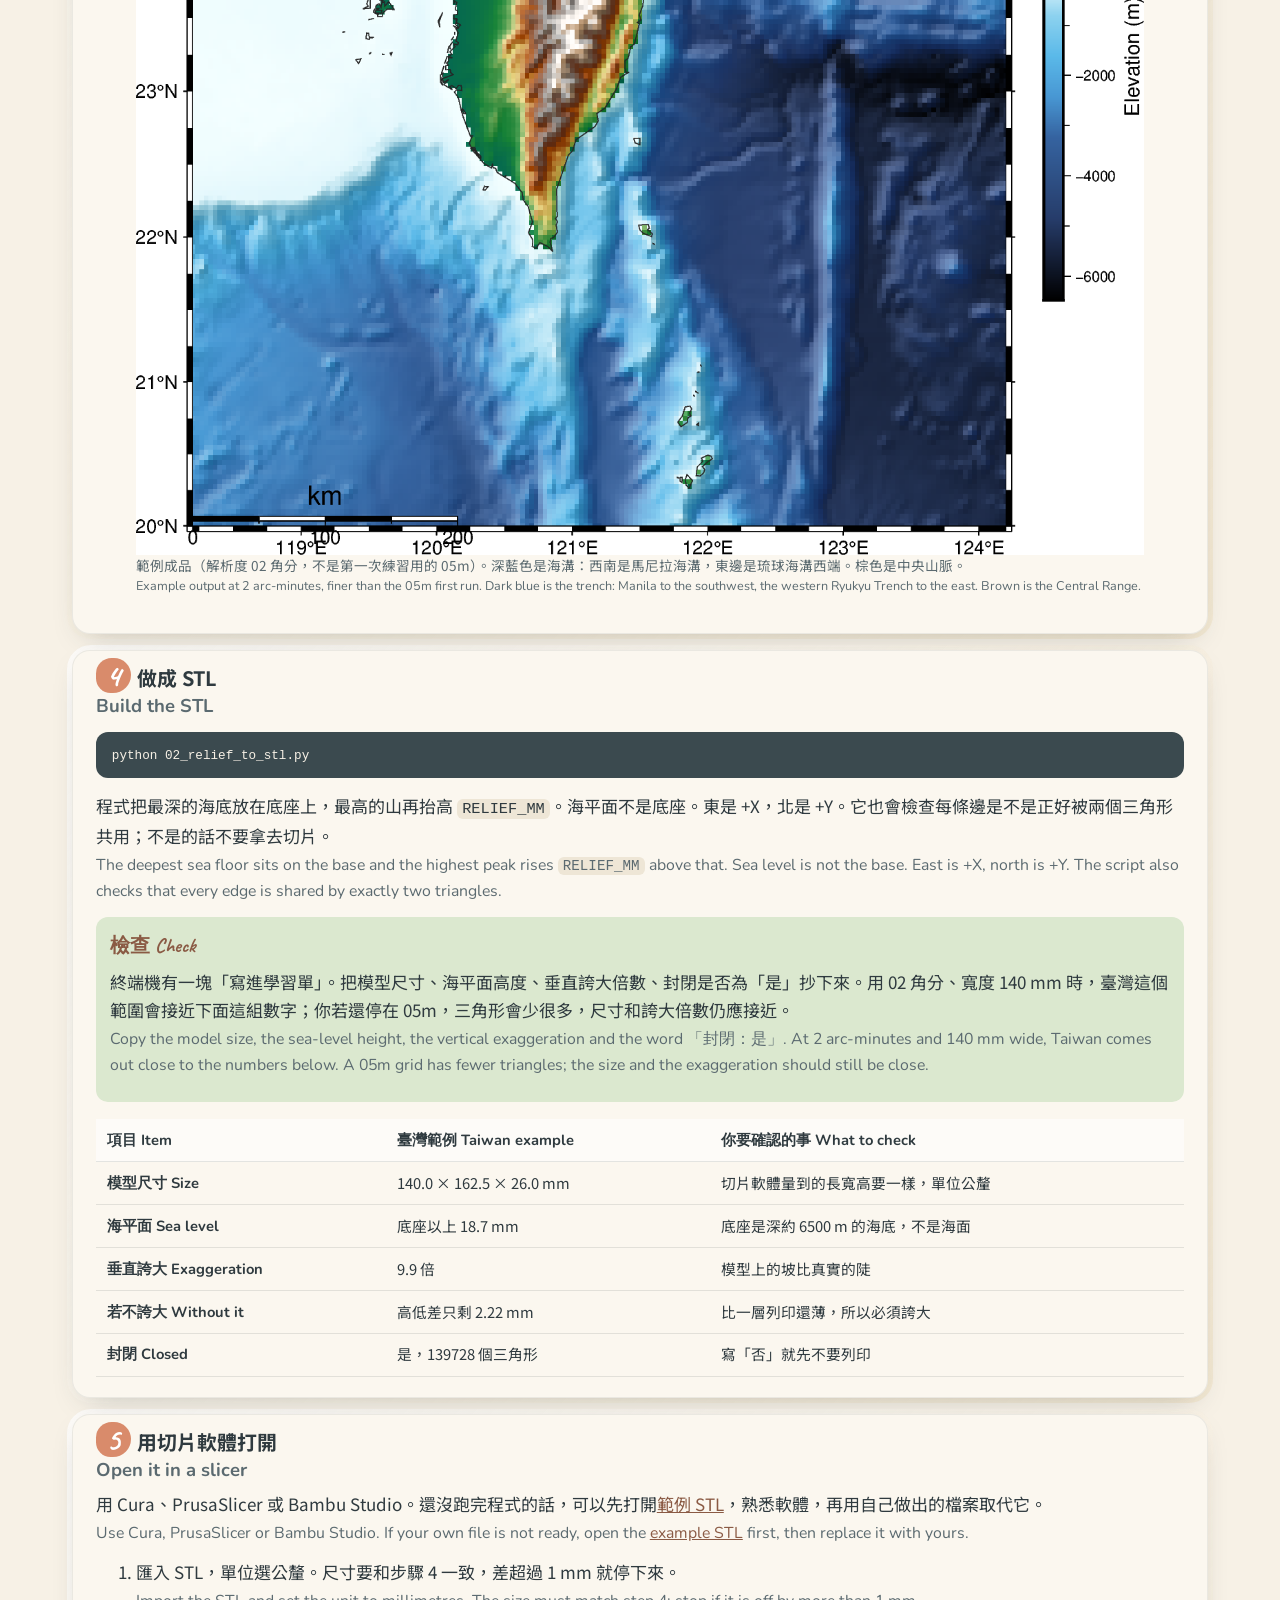
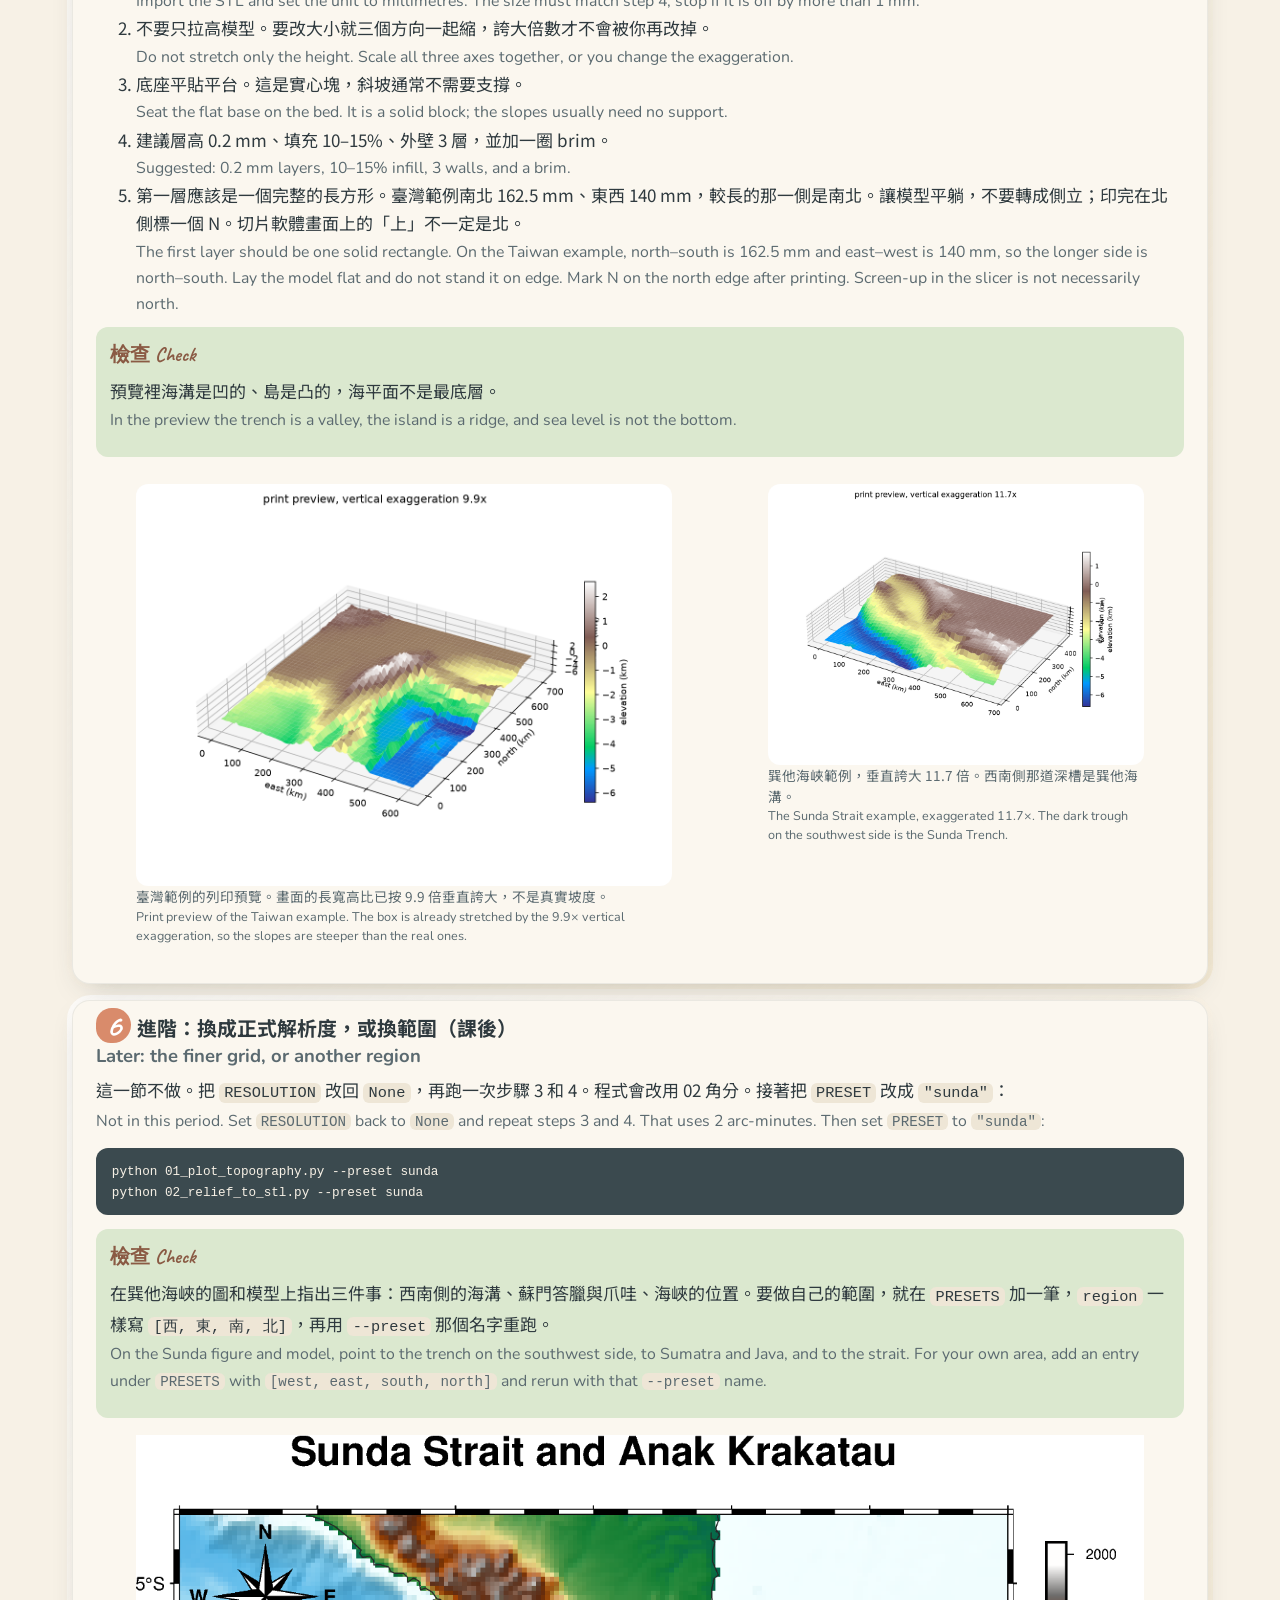
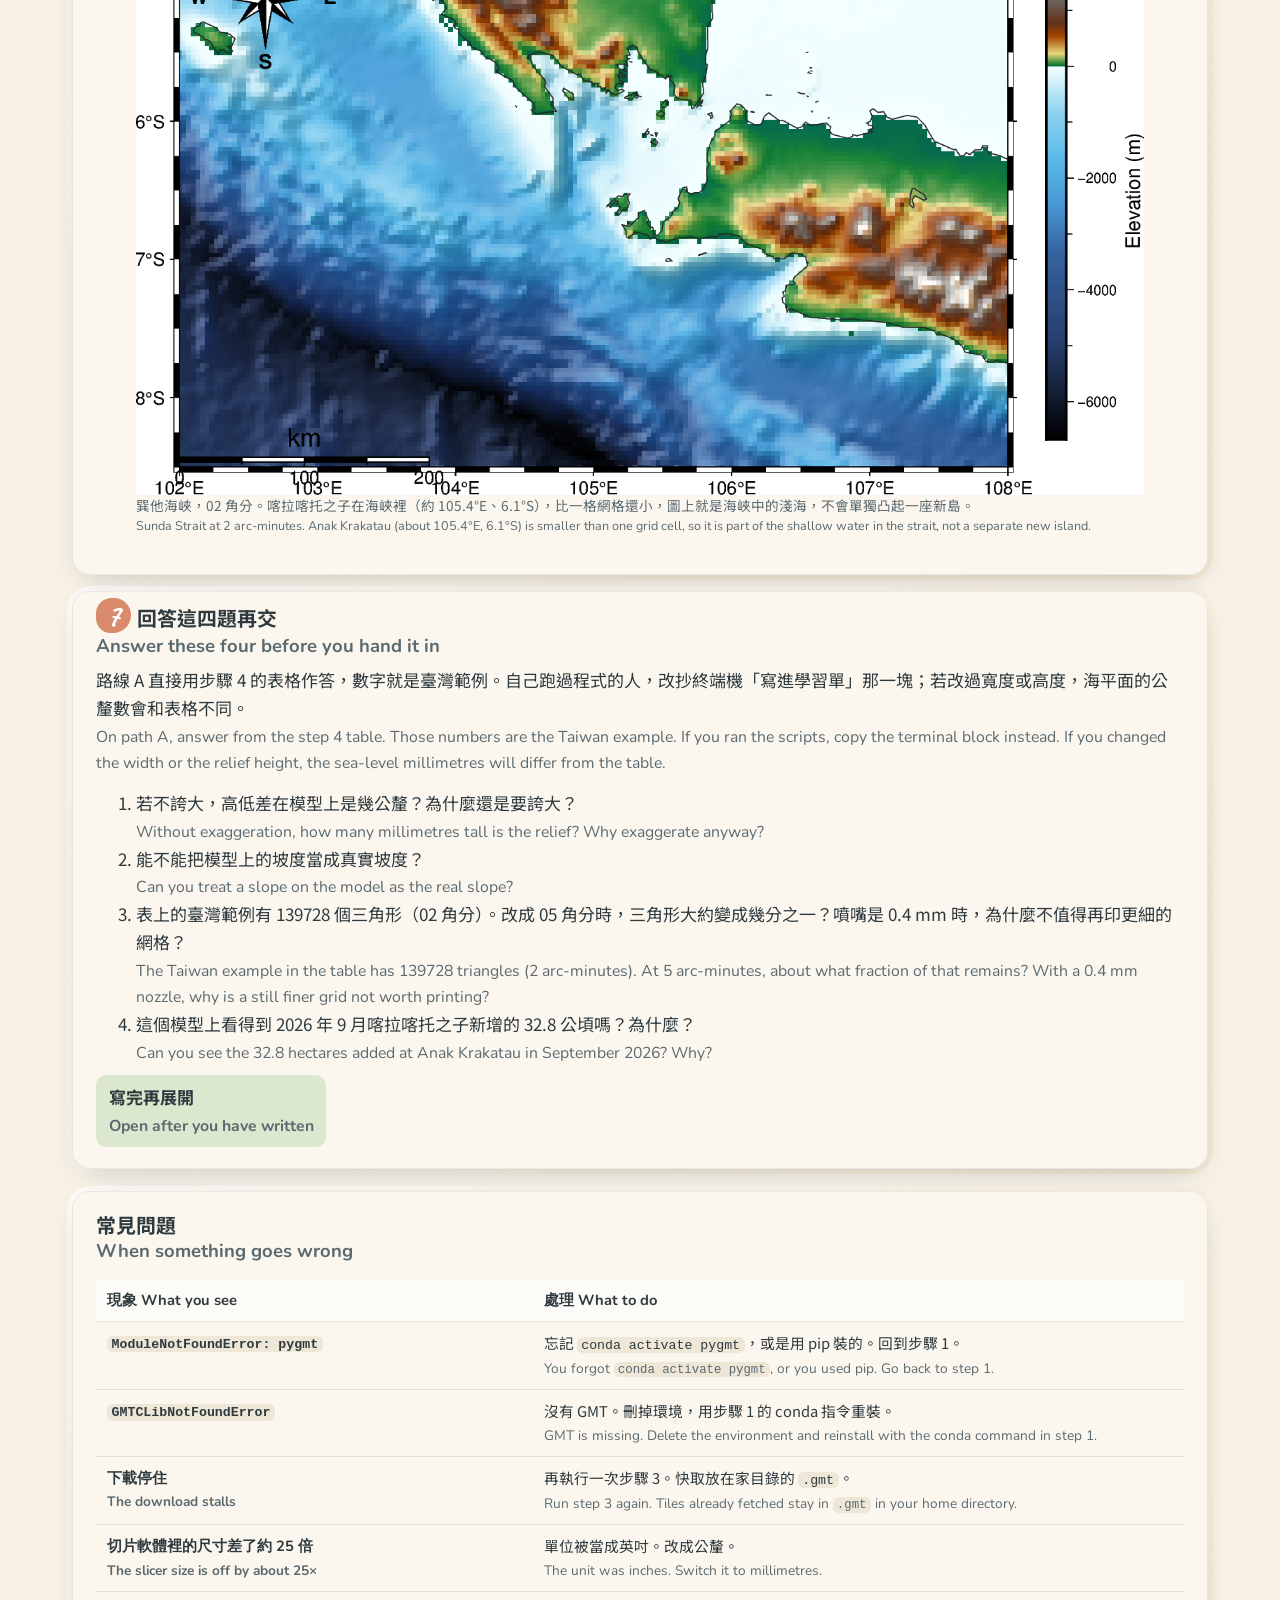
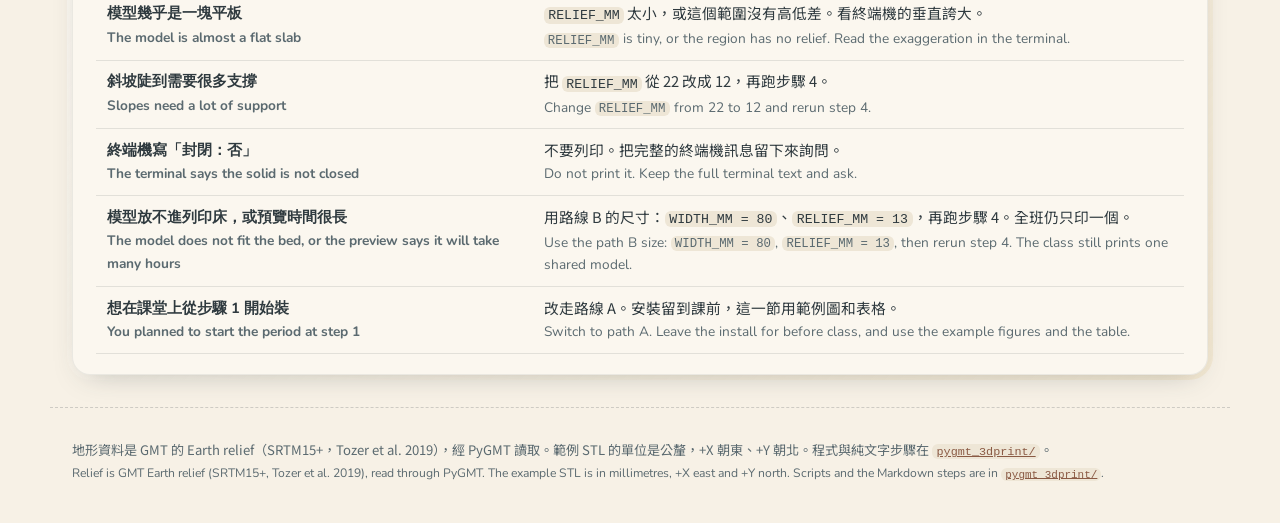
==== commit b3454237: "Make the relief-to-STL lab and the news case fit one class period. The three 50-minute lessons are a" ====
--- a/pygmt-3dprint.html
+++ b/pygmt-3dprint.html
@@ -5,6 +5,9 @@
 <meta name="viewport" content="width=device-width, initial-scale=1">
 <title>從 PyGMT 地形圖到 3D 列印檔｜閱讀地球</title>
 <meta name="description" content="照步驟用 PyGMT 畫臺灣或巽他海峽的地形圖，再把同一份高程網格做成可以切片的 STL。">
+<link rel="preconnect" href="https://fonts.googleapis.com">
+<link rel="preconnect" href="https://fonts.gstatic.com" crossorigin>
+<link href="https://fonts.googleapis.com/css2?family=Caveat:wght@500;700&family=Nunito:ital,wght@0,400;0,600;0,800;1,400&family=Noto+Sans+TC:wght@400;500;700&family=Noto+Serif+TC:wght@600;900&display=swap" rel="stylesheet">
 <link rel="stylesheet" href="assets/style.css?v=4">
 <style>
   .steps{list-style:none;padding:0;margin:1rem 0 0;display:grid;gap:1rem}
@@ -33,6 +36,13 @@
     <a href="index.html#krakatau"><span class="bi"><span class="zh">時事案例</span><span class="en">News case</span></span></a>
     <a href="pygmt_3dprint/README.md"><span class="bi"><span class="zh">純文字步驟</span><span class="en">Markdown</span></span></a>
   </nav>
+  <div class="tools">
+    <div class="lang-toggle" role="group" aria-label="language">
+      <button type="button" data-mode="zh" title="只顯示中文">中</button>
+      <button type="button" data-mode="both" title="雙語 Bilingual">中 + EN</button>
+      <button type="button" data-mode="en" title="English only">EN</button>
+    </div>
+  </div>
 </header>
 
 <main>
@@ -48,7 +58,7 @@
       <span class="en">One elevation grid becomes a north-up map and then a millimetre STL a slicer can open. The default region is Taiwan and its trenches; the second is the Sunda Strait.</span>
     </p>
     <div class="hero-actions">
-      <a class="btn primary" href="#step1"><span class="bi"><span class="zh">從步驟 1 開始</span><span class="en">Start at step 1</span></span></a>
+      <a class="btn primary" href="#class"><span class="bi"><span class="zh">先看這一節做什麼</span><span class="en">See what this period does</span></span></a>
       <a class="btn ghost" href="pygmt_3dprint/example/taiwan_relief.stl" download><span class="bi"><span class="zh">先下載範例 STL</span><span class="en">Download the example STL</span></span></a>
     </div>
   </div>
@@ -66,6 +76,33 @@
   </div>
 </section>
 
+<section class="section" id="class">
+  <h2 class="sec-title"><span class="blob blob-ochre"></span><span class="bi"><span class="zh">這一節實際做什麼</span><span class="en">What this period actually does</span></span></h2>
+  <p class="bi sub"><span class="zh">三節課各 50 分鐘已經排滿。這份實作是另外一節。下面三條路選一條，不要在同一節裡從安裝走到巽他海峽。</span><span class="en">The three 50-minute lessons are already full. This lab is a separate period. Pick one path. Do not install software and also reach the Sunda Strait in the same sitting.</span></p>
+  <div class="lesson-grid">
+    <article class="card">
+      <h3 class="bi"><span class="zh">A. 沒有印表機（約 25 分鐘）</span><span class="en">A. No printer (about 25 min)</span></h3>
+      <p class="bi"><span class="zh">學習目標用這條就夠：垂直誇大、海平面不是底座、32.8 公頃看不到。</span><span class="en">This path covers the goals: exaggeration, sea level is not the base, and 32.8 hectares do not show up.</span></p>
+      <ol>
+        <li class="bi"><span class="zh">看上一節的 3 分鐘影片。</span><span class="en">Watch the 3-minute video in the previous section.</span></li>
+        <li class="bi"><span class="zh">看步驟 3 的地形圖和步驟 5 的立體預覽，指出海溝和中央山脈。</span><span class="en">On the step 3 map and the step 5 preview, point to the trench and the Central Range.</span></li>
+        <li class="bi"><span class="zh">用步驟 4 表格裡的數字回答步驟 7。不必跑程式，也不必每人一個 STL。</span><span class="en">Answer step 7 from the numbers in the step 4 table. No code, and not one STL per student.</span></li>
+      </ol>
+    </article>
+    <article class="card">
+      <h3 class="bi"><span class="zh">B. 有一台印表機</span><span class="en">B. One printer</span></h3>
+      <p class="bi"><span class="zh">全班共用一個模型，老師在前一晚印好。範例 STL 是 140 × 162.5 × 26 mm，加上 brim 之後要確認列印床放得下，而且大約要印一整晚。</span><span class="en">One shared model, printed by the teacher the night before. The example STL is 140 × 162.5 × 26 mm. Check that it still fits once a brim is added, and expect an overnight print.</span></p>
+      <p class="bi"><span class="zh">想印小一點，在 <code>settings.py</code> 改成 <code>WIDTH_MM = 80</code>、<code>RELIEF_MM = 13</code>。誇大仍約 10 倍，尺寸約 80 × 93 × 17 mm，通常兩到三小時。海平面的公釐數會變，不要拿來對網頁上的 18.7 mm。當堂不要等它印完。</span><span class="en">For a smaller print set <code>WIDTH_MM = 80</code> and <code>RELIEF_MM = 13</code>. Exaggeration stays about 10× and the model is about 80 × 93 × 17 mm, usually two to three hours. The sea-level height in millimetres changes, so do not match it to the 18.7 mm on this page. Do not wait for the print during the period.</span></p>
+    </article>
+    <article class="card">
+      <h3 class="bi"><span class="zh">C. 電腦教室已裝好 conda</span><span class="en">C. Lab computers already have conda</span></h3>
+      <p class="bi"><span class="zh">只做步驟 3 和 4，解析度用 <code>05m</code>。步驟 1 在課前做完，第一次 <code>conda create</code> 常常要 20–40 分鐘。步驟 6 的 02 角分和巽他海峽留到課後。</span><span class="en">Do only steps 3 and 4, at <code>05m</code>. Finish step 1 before class; the first <code>conda create</code> often takes 20–40 minutes. Leave the 2-arc-minute grid and the Sunda Strait in step 6 for later.</span></p>
+      <p class="bi"><span class="zh">這門課的地圖實作用 Colab。Colab 沒有 GMT，也切不了片，不要叫學生在那裡做這份 STL。</span><span class="en">The map notebooks in this course run on Colab. Colab has no GMT and cannot slice, so do not ask students to build this STL there.</span></p>
+    </article>
+  </div>
+  <p class="bi hint"><span class="zh">投影步驟時，右上角切成「中」，每一句會短一倍。這個選擇和首頁共用。</span><span class="en">When you project the steps, switch the corner control to 中 so each sentence is shorter. The choice is shared with the home page.</span></p>
+</section>
+
 <section class="section" id="step1">
   <h2 class="sec-title"><span class="blob blob-ocean"></span><span class="bi"><span class="zh">照這個順序做</span><span class="en">Do it in this order</span></span></h2>
   <p class="teacher-line">“Finish the check before you start the next step.”<span class="zh">每一步看到檢查結果，再做下一步。</span></p>
@@ -73,7 +110,8 @@
 
   <ol class="steps">
     <li class="card" id="s1">
-      <h3><span class="step-no">1</span><span class="bi"><span class="zh">安裝</span><span class="en">Install</span></span></h3>
+      <h3><span class="step-no">1</span><span class="bi"><span class="zh">安裝（課前，不在這一節做）</span><span class="en">Install (before class, not during it)</span></span></h3>
+      <p class="bi"><span class="zh">走路線 A 的話跳過這一步。要自己跑程式，請在課前裝完：第一次常常要 20–40 分鐘，課堂上從這裡開始會做不完。</span><span class="en">Skip this step on path A. If students will run the scripts, install before class. The first install often takes 20–40 minutes, and starting here in the period means the period will not finish.</span></p>
       <p class="bi"><span class="zh">PyGMT 需要 GMT 本體。用 conda-forge 一次裝齊。<code>pip install pygmt</code> 不會裝 GMT。</span><span class="en">PyGMT needs the GMT library. conda-forge installs both. <code>pip install pygmt</code> does not.</span></p>
       <p class="bi"><span class="zh">還沒有 conda，先裝 <a href="https://github.com/conda-forge/miniforge" target="_blank" rel="noopener">Miniforge</a>。Windows 請開 Anaconda Prompt。</span><span class="en">No conda yet? Install <a href="https://github.com/conda-forge/miniforge" target="_blank" rel="noopener">Miniforge</a>. On Windows, use Anaconda Prompt.</span></p>
       <pre><code>conda create -n pygmt -c conda-forge python=3.12 pygmt netcdf4
@@ -131,7 +169,7 @@
         <li class="bi"><span class="zh">不要只拉高模型。要改大小就三個方向一起縮，誇大倍數才不會被你再改掉。</span><span class="en">Do not stretch only the height. Scale all three axes together, or you change the exaggeration.</span></li>
         <li class="bi"><span class="zh">底座平貼平台。這是實心塊，斜坡通常不需要支撐。</span><span class="en">Seat the flat base on the bed. It is a solid block; the slopes usually need no support.</span></li>
         <li class="bi"><span class="zh">建議層高 0.2 mm、填充 10–15%、外壁 3 層，並加一圈 brim。</span><span class="en">Suggested: 0.2 mm layers, 10–15% infill, 3 walls, and a brim.</span></li>
-        <li class="bi"><span class="zh">第一層應該是一個完整的長方形。看座標軸確認哪一側是北，印完在北側標一個 N。</span><span class="en">The first layer should be one solid rectangle. Use the axis widget to find north, and mark N on that edge after printing.</span></li>
+        <li class="bi"><span class="zh">第一層應該是一個完整的長方形。臺灣範例南北 162.5 mm、東西 140 mm，較長的那一側是南北。讓模型平躺，不要轉成側立；印完在北側標一個 N。切片軟體畫面上的「上」不一定是北。</span><span class="en">The first layer should be one solid rectangle. On the Taiwan example, north–south is 162.5 mm and east–west is 140 mm, so the longer side is north–south. Lay the model flat and do not stand it on edge. Mark N on the north edge after printing. Screen-up in the slicer is not necessarily north.</span></li>
       </ol>
       <div class="check"><b>檢查 Check</b><p class="bi"><span class="zh">預覽裡海溝是凹的、島是凸的，海平面不是最底層。</span><span class="en">In the preview the trench is a valley, the island is a ridge, and sea level is not the bottom.</span></p></div>
       <div class="shot">
@@ -147,8 +185,8 @@
     </li>
 
     <li class="card" id="s6">
-      <h3><span class="step-no">6</span><span class="bi"><span class="zh">換成正式解析度，或換範圍</span><span class="en">Use the finer grid, or another region</span></span></h3>
-      <p class="bi"><span class="zh">把 <code>RESOLUTION</code> 改回 <code>None</code>，再跑一次步驟 3 和 4。程式會改用 02 角分。接著把 <code>PRESET</code> 改成 <code>"sunda"</code>：</span><span class="en">Set <code>RESOLUTION</code> back to <code>None</code> and repeat steps 3 and 4. That uses 2 arc-minutes. Then set <code>PRESET</code> to <code>"sunda"</code>:</span></p>
+      <h3><span class="step-no">6</span><span class="bi"><span class="zh">進階：換成正式解析度，或換範圍（課後）</span><span class="en">Later: the finer grid, or another region</span></span></h3>
+      <p class="bi"><span class="zh">這一節不做。把 <code>RESOLUTION</code> 改回 <code>None</code>，再跑一次步驟 3 和 4。程式會改用 02 角分。接著把 <code>PRESET</code> 改成 <code>"sunda"</code>：</span><span class="en">Not in this period. Set <code>RESOLUTION</code> back to <code>None</code> and repeat steps 3 and 4. That uses 2 arc-minutes. Then set <code>PRESET</code> to <code>"sunda"</code>:</span></p>
       <pre><code>python 01_plot_topography.py --preset sunda
 python 02_relief_to_stl.py --preset sunda</code></pre>
       <div class="check"><b>檢查 Check</b><p class="bi"><span class="zh">在巽他海峽的圖和模型上指出三件事：西南側的海溝、蘇門答臘與爪哇、海峽的位置。要做自己的範圍，就在 <code>PRESETS</code> 加一筆，<code>region</code> 一樣寫 <code>[西, 東, 南, 北]</code>，再用 <code>--preset</code> 那個名字重跑。</span><span class="en">On the Sunda figure and model, point to the trench on the southwest side, to Sumatra and Java, and to the strait. For your own area, add an entry under <code>PRESETS</code> with <code>[west, east, south, north]</code> and rerun with that <code>--preset</code> name.</span></p></div>
@@ -160,10 +198,11 @@
 
     <li class="card" id="s7">
       <h3><span class="step-no">7</span><span class="bi"><span class="zh">回答這四題再交</span><span class="en">Answer these four before you hand it in</span></span></h3>
+      <p class="bi"><span class="zh">路線 A 直接用步驟 4 的表格作答，數字就是臺灣範例。自己跑過程式的人，改抄終端機「寫進學習單」那一塊；若改過寬度或高度，海平面的公釐數會和表格不同。</span><span class="en">On path A, answer from the step 4 table. Those numbers are the Taiwan example. If you ran the scripts, copy the terminal block instead. If you changed the width or the relief height, the sea-level millimetres will differ from the table.</span></p>
       <ol>
         <li class="bi"><span class="zh">若不誇大，高低差在模型上是幾公釐？為什麼還是要誇大？</span><span class="en">Without exaggeration, how many millimetres tall is the relief? Why exaggerate anyway?</span></li>
         <li class="bi"><span class="zh">能不能把模型上的坡度當成真實坡度？</span><span class="en">Can you treat a slope on the model as the real slope?</span></li>
-        <li class="bi"><span class="zh">解析度從 05m 改成 02m，三角形大約變多幾倍？噴嘴是 0.4 mm 時，是不是愈細愈值得印？</span><span class="en">From 05m to 02m, by about what factor does the triangle count grow? With a 0.4 mm nozzle, is finer always worth printing?</span></li>
+        <li class="bi"><span class="zh">表上的臺灣範例有 139728 個三角形（02 角分）。改成 05 角分時，三角形大約變成幾分之一？噴嘴是 0.4 mm 時，為什麼不值得再印更細的網格？</span><span class="en">The Taiwan example in the table has 139728 triangles (2 arc-minutes). At 5 arc-minutes, about what fraction of that remains? With a 0.4 mm nozzle, why is a still finer grid not worth printing?</span></li>
         <li class="bi"><span class="zh">這個模型上看得到 2026 年 9 月喀拉喀托之子新增的 32.8 公頃嗎？為什麼？</span><span class="en">Can you see the 32.8 hectares added at Anak Krakatau in September 2026? Why?</span></li>
       </ol>
       <details class="answer">
@@ -171,7 +210,7 @@
         <div class="cer-mini">
           <div><b>1</b><span class="bi"><span class="zh">臺灣範例是 2.22 mm。水平把 600 公里縮進 140 mm，同樣比例下約 10 公里的高低差比一層列印還薄。</span><span class="en">2.22 mm for the Taiwan example. 600 km becomes 140 mm, so about 10 km of relief is thinner than one printed layer.</span></span></div>
           <div><b>2</b><span class="bi"><span class="zh">不能。垂直被誇大了約 10 倍，坡度只存在於模型，不存在於野外。</span><span class="en">No. Height is exaggerated about ten times, so the slope belongs to the model, not to the field.</span></span></div>
-          <div><b>3</b><span class="bi"><span class="zh">線解析度提高 2.5 倍，三角形大約變成 6 倍。比噴嘴還密的細節印不出來，只會讓檔案變大、切片變慢。</span><span class="en">Linear resolution rises 2.5×, so the triangle count rises about 6×. Detail finer than the nozzle does not print; it only makes the file slower to slice.</span></span></div>
+          <div><b>3</b><span class="bi"><span class="zh">大約六分之一。線解析度從 02 角分改成 05 角分是變粗 2.5 倍，三角形大約變成 1/6。比 0.4 mm 噴嘴還密的細節印不出來，只會讓檔案變大、切片變慢。</span><span class="en">About one sixth. Going from 2 to 5 arc-minutes is 2.5× coarser, so the triangle count falls to about 1/6. Detail finer than a 0.4 mm nozzle does not print; it only makes the file slower to slice.</span></span></div>
           <div><b>4</b><span class="bi"><span class="zh">看不到。02 角分大約 3–4 公里一格，32.8 公頃不到 1 平方公里。這份網格是區域地形，不是那 25 小時堆出來的火山灰。海溝是百萬年尺度，新陸地是小時尺度。</span><span class="en">No. A 2-arc-minute cell is about 3–4 km across, and 32.8 hectares is under 1 km². The grid is regional relief, not the ash piled up in those 25 hours. The trench is a million-year feature; the new land is an hours-long one.</span></span></div>
         </div>
       </details>
@@ -191,6 +230,8 @@
           <tr><td class="bi"><span class="zh">模型幾乎是一塊平板</span><span class="en">The model is almost a flat slab</span></td><td class="bi"><span class="zh"><code>RELIEF_MM</code> 太小，或這個範圍沒有高低差。看終端機的垂直誇大。</span><span class="en"><code>RELIEF_MM</code> is tiny, or the region has no relief. Read the exaggeration in the terminal.</span></td></tr>
           <tr><td class="bi"><span class="zh">斜坡陡到需要很多支撐</span><span class="en">Slopes need a lot of support</span></td><td class="bi"><span class="zh">把 <code>RELIEF_MM</code> 從 22 改成 12，再跑步驟 4。</span><span class="en">Change <code>RELIEF_MM</code> from 22 to 12 and rerun step 4.</span></td></tr>
           <tr><td class="bi"><span class="zh">終端機寫「封閉：否」</span><span class="en">The terminal says the solid is not closed</span></td><td class="bi"><span class="zh">不要列印。把完整的終端機訊息留下來詢問。</span><span class="en">Do not print it. Keep the full terminal text and ask.</span></td></tr>
+          <tr><td class="bi"><span class="zh">模型放不進列印床，或預覽時間很長</span><span class="en">The model does not fit the bed, or the preview says it will take many hours</span></td><td class="bi"><span class="zh">用路線 B 的尺寸：<code>WIDTH_MM = 80</code>、<code>RELIEF_MM = 13</code>，再跑步驟 4。全班仍只印一個。</span><span class="en">Use the path B size: <code>WIDTH_MM = 80</code>, <code>RELIEF_MM = 13</code>, then rerun step 4. The class still prints one shared model.</span></td></tr>
+          <tr><td class="bi"><span class="zh">想在課堂上從步驟 1 開始裝</span><span class="en">You planned to start the period at step 1</span></td><td class="bi"><span class="zh">改走路線 A。安裝留到課前，這一節用範例圖和表格。</span><span class="en">Switch to path A. Leave the install for before class, and use the example figures and the table.</span></td></tr>
         </tbody>
       </table>
     </div>
@@ -201,5 +242,24 @@
 <footer class="footer">
   <p class="bi"><span class="zh">地形資料是 GMT 的 Earth relief（SRTM15+，Tozer et al. 2019），經 PyGMT 讀取。範例 STL 的單位是公釐，+X 朝東、+Y 朝北。程式與純文字步驟在 <a href="pygmt_3dprint/README.md"><code>pygmt_3dprint/</code></a>。</span><span class="en">Relief is GMT Earth relief (SRTM15+, Tozer et al. 2019), read through PyGMT. The example STL is in millimetres, +X east and +Y north. Scripts and the Markdown steps are in <a href="pygmt_3dprint/README.md"><code>pygmt_3dprint/</code></a>.</span></p>
 </footer>
+<script>
+(function () {
+  var buttons = document.querySelectorAll(".lang-toggle button");
+  function setMode(m) {
+    document.body.className = "mode-" + m;
+    document.documentElement.lang = m === "en" ? "en" : "zh-Hant";
+    buttons.forEach(function (b) { b.classList.toggle("active", b.dataset.mode === m); });
+    try { localStorage.setItem("rte:mode", JSON.stringify(m)); } catch (e) {}
+  }
+  var saved = "both";
+  try {
+    var raw = localStorage.getItem("rte:mode");
+    if (raw) saved = JSON.parse(raw);
+  } catch (e) {}
+  if (saved !== "zh" && saved !== "en" && saved !== "both") saved = "both";
+  buttons.forEach(function (b) { b.addEventListener("click", function () { setMode(b.dataset.mode); }); });
+  setMode(saved);
+})();
+</script>
 </body>
 </html>
